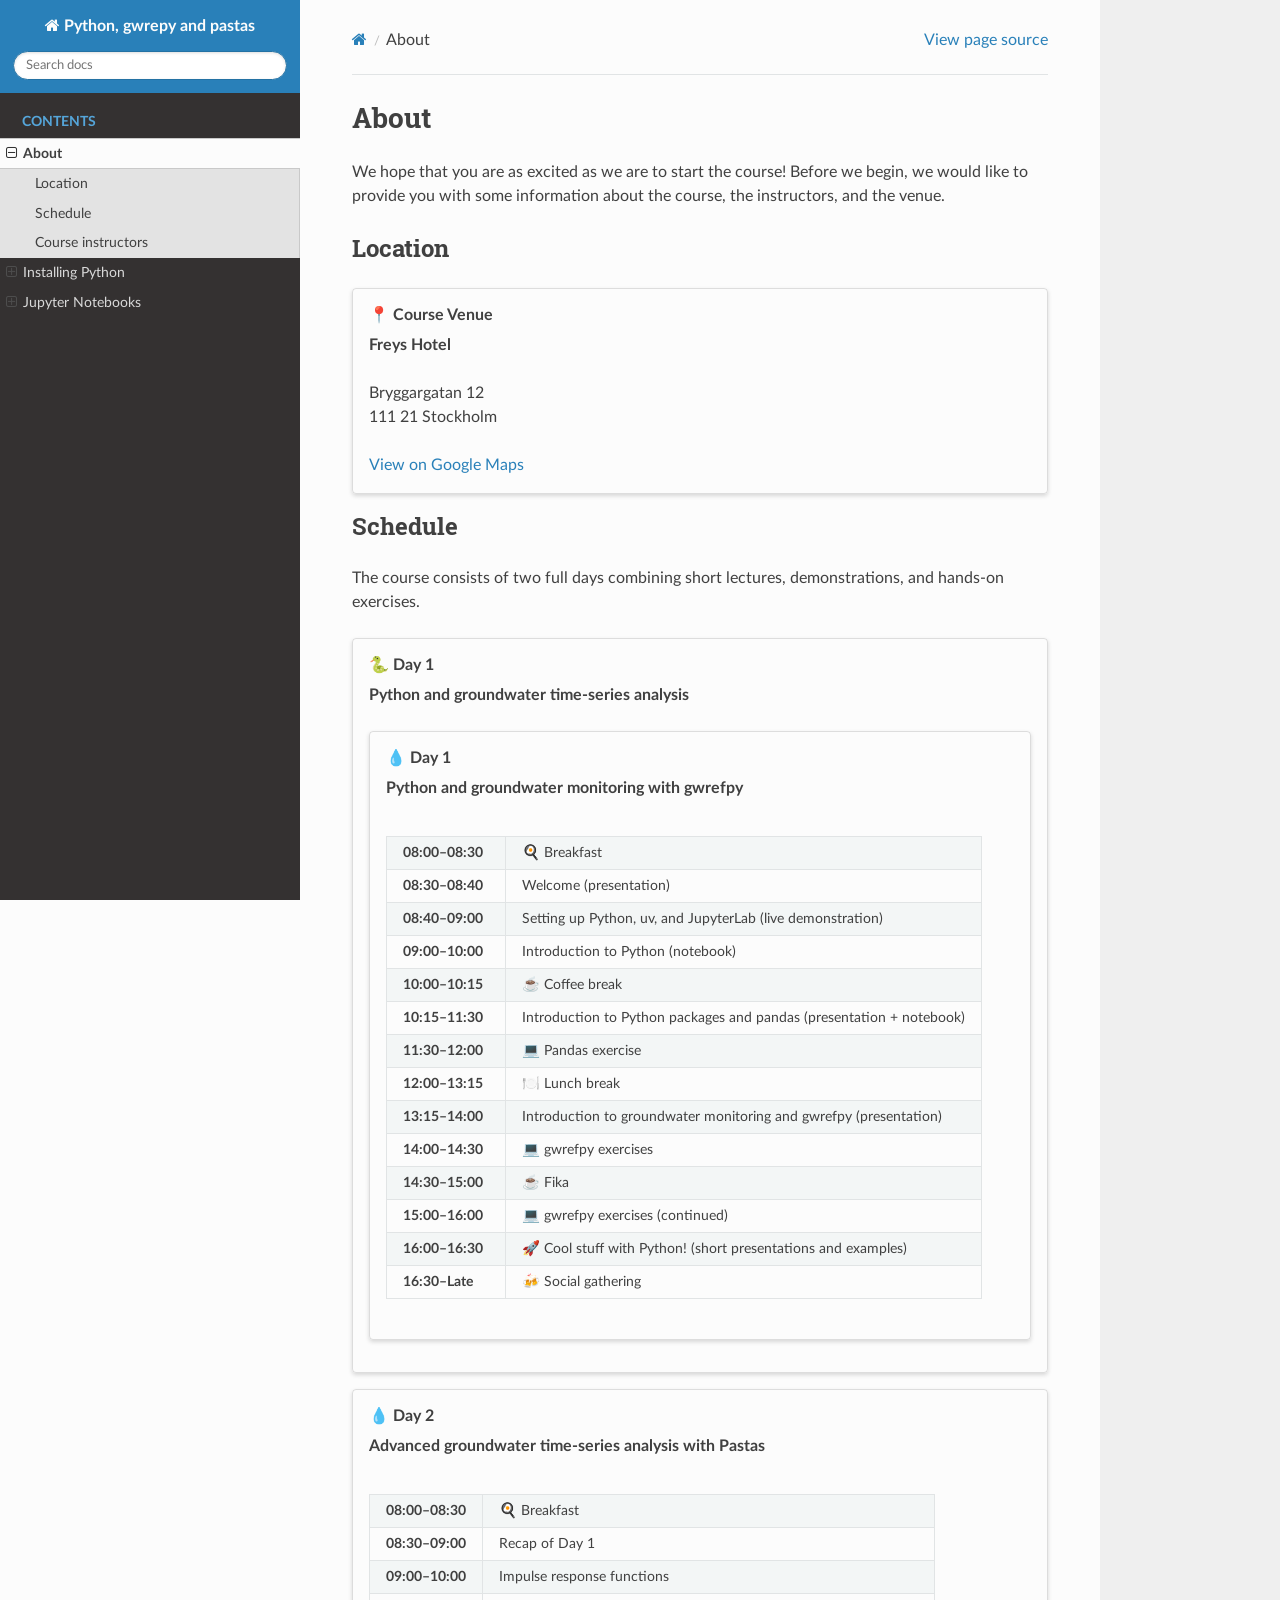
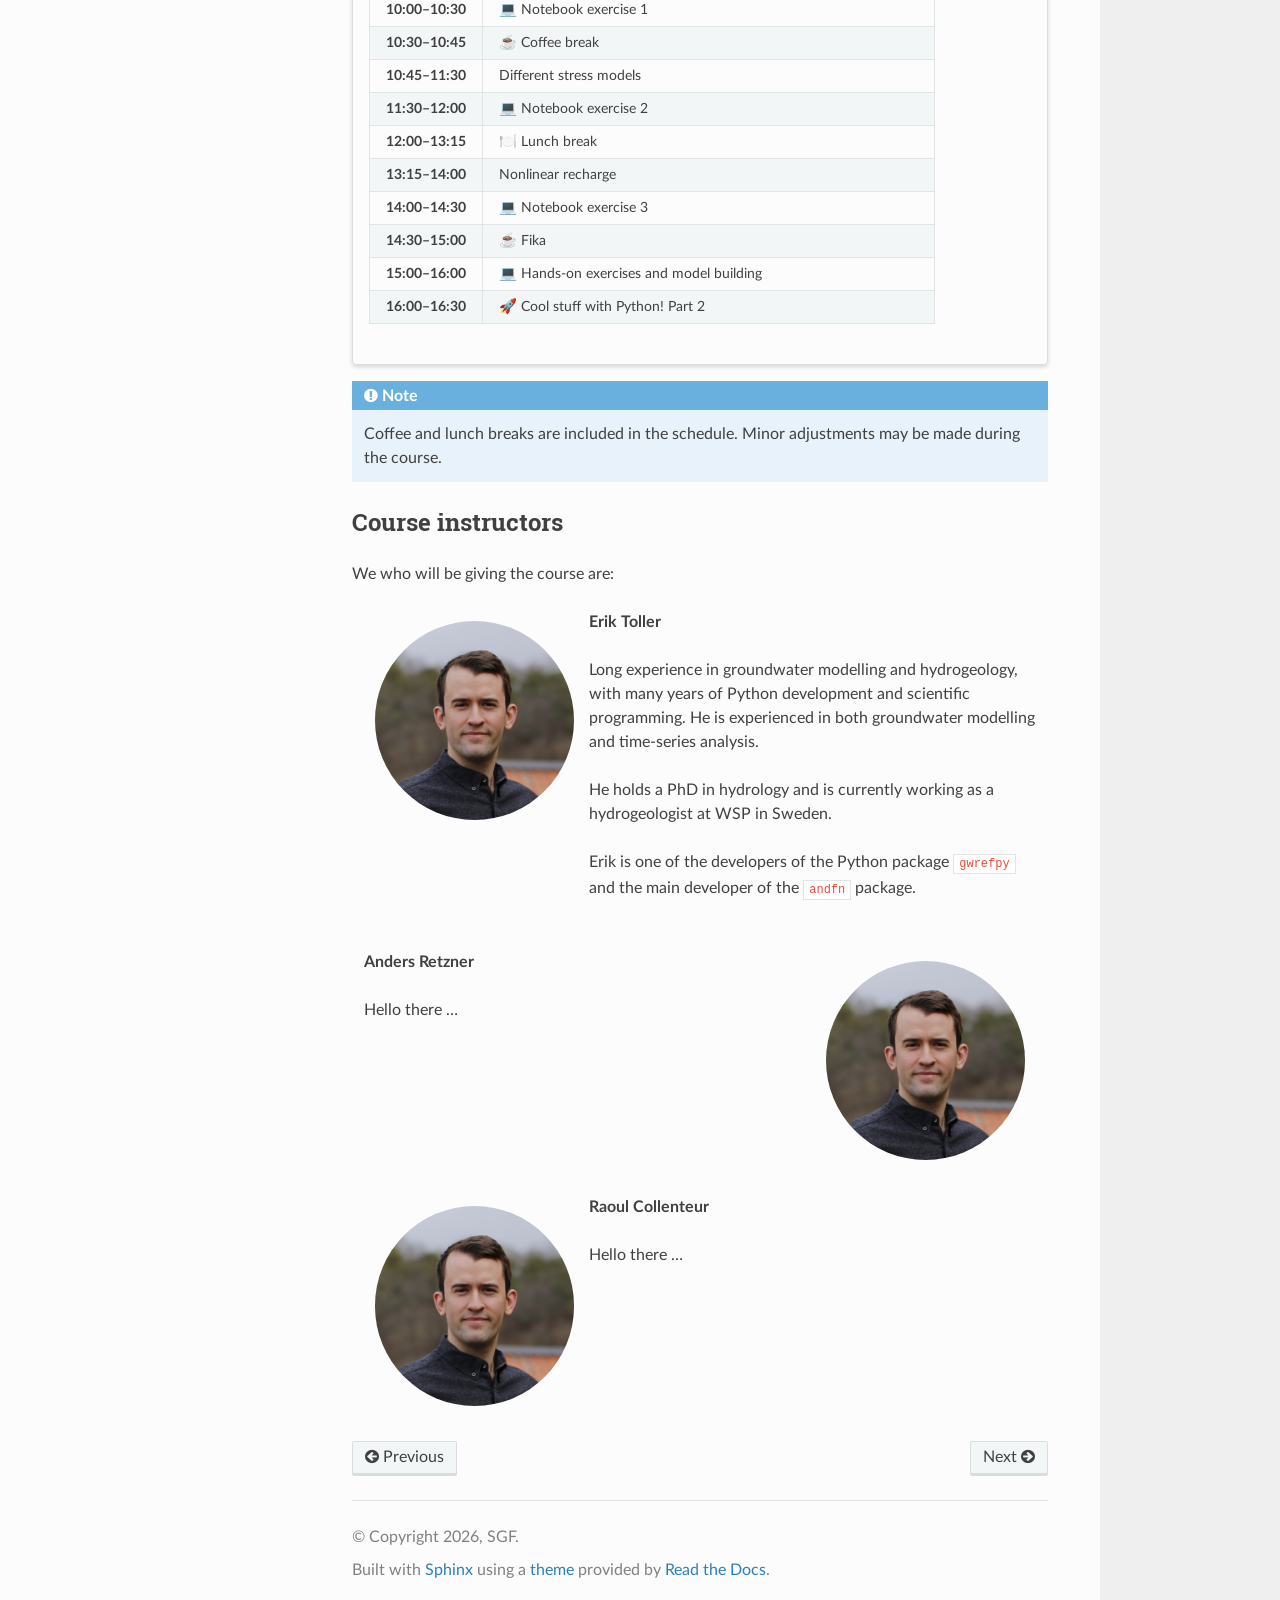
==== about.html @ d0400361 "deploy: 9533c49bb64abe604982e005518e7e77bf46f10b" ====
<!DOCTYPE html>
<html class="writer-html5" lang="en" data-content_root="./">
<head>
  <meta charset="utf-8" /><meta name="viewport" content="width=device-width, initial-scale=1" />

  <meta name="viewport" content="width=device-width, initial-scale=1.0" />
  <title>About &mdash; Python, gwrepy and pastas  documentation</title>
      <link rel="stylesheet" type="text/css" href="_static/pygments.css?v=b86133f3" />
      <link rel="stylesheet" type="text/css" href="_static/css/theme.css?v=9edc463e" />
      <link rel="stylesheet" type="text/css" href="_static/copybutton.css?v=76b2166b" />
      <link rel="stylesheet" type="text/css" href="_static/mystnb.11b39860a7a0cbfd473a3ad8a317855267ff0bd372690045ca344a6b62be495e.css" />
      <link rel="stylesheet" type="text/css" href="_static/sphinx-design.min.css?v=95c83b7e" />
      <link rel="stylesheet" type="text/css" href="_static/custom.css?v=8319aa82" />

  
      <script src="_static/jquery.js?v=5d32c60e"></script>
      <script src="_static/_sphinx_javascript_frameworks_compat.js?v=2cd50e6c"></script>
      <script src="_static/documentation_options.js?v=5929fcd5"></script>
      <script src="_static/doctools.js?v=fd6eb6e6"></script>
      <script src="_static/sphinx_highlight.js?v=6ffebe34"></script>
      <script src="_static/clipboard.min.js?v=a7894cd8"></script>
      <script src="_static/copybutton.js?v=f281be69"></script>
      <script src="_static/design-tabs.js?v=f930bc37"></script>
    <script src="_static/js/theme.js"></script>
    <link rel="author" title="About these documents" href="#" />
    <link rel="index" title="Index" href="genindex.html" />
    <link rel="search" title="Search" href="search.html" />
    <link rel="next" title="Installing Python" href="installation.html" />
    <link rel="prev" title="Introduktion till Python och analys och modellering av grundvattentidsserier" href="index.html" /> 
</head>

<body class="wy-body-for-nav"> 
  <div class="wy-grid-for-nav">
    <nav data-toggle="wy-nav-shift" class="wy-nav-side">
      <div class="wy-side-scroll">
        <div class="wy-side-nav-search" >

          
          
          <a href="index.html" class="icon icon-home">
            Python, gwrepy and pastas
          </a>
<div role="search">
  <form id="rtd-search-form" class="wy-form" action="search.html" method="get">
    <input type="text" name="q" placeholder="Search docs" aria-label="Search docs" />
    <input type="hidden" name="check_keywords" value="yes" />
    <input type="hidden" name="area" value="default" />
  </form>
</div>
        </div><div class="wy-menu wy-menu-vertical" data-spy="affix" role="navigation" aria-label="Navigation menu">
              <p class="caption" role="heading"><span class="caption-text">Contents</span></p>
<ul class="current">
<li class="toctree-l1 current"><a class="current reference internal" href="#">About</a><ul>
<li class="toctree-l2"><a class="reference internal" href="#location">Location</a></li>
<li class="toctree-l2"><a class="reference internal" href="#schedule">Schedule</a></li>
<li class="toctree-l2"><a class="reference internal" href="#course-instructors">Course instructors</a></li>
</ul>
</li>
<li class="toctree-l1"><a class="reference internal" href="installation.html">Installing Python</a><ul>
<li class="toctree-l2"><a class="reference internal" href="installation.html#before-installing-python">Before installing Python</a></li>
<li class="toctree-l2"><a class="reference internal" href="installation.html#installing-python-on-windows">Installing Python on Windows</a></li>
</ul>
</li>
<li class="toctree-l1"><a class="reference internal" href="jupyter_notebooks.html">Jupyter Notebooks</a><ul>
<li class="toctree-l2"><a class="reference internal" href="jupyter_notebooks.html#getting-started">Getting Started</a><ul>
<li class="toctree-l3"><a class="reference internal" href="jupyter_notebooks.html#install-uv">Install uv</a></li>
</ul>
</li>
<li class="toctree-l2"><a class="reference internal" href="jupyter_notebooks.html#last-check">Last check</a></li>
</ul>
</li>
</ul>

        </div>
      </div>
    </nav>

    <section data-toggle="wy-nav-shift" class="wy-nav-content-wrap"><nav class="wy-nav-top" aria-label="Mobile navigation menu" >
          <i data-toggle="wy-nav-top" class="fa fa-bars"></i>
          <a href="index.html">Python, gwrepy and pastas</a>
      </nav>

      <div class="wy-nav-content">
        <div class="rst-content">
          <div role="navigation" aria-label="Page navigation">
  <ul class="wy-breadcrumbs">
      <li><a href="index.html" class="icon icon-home" aria-label="Home"></a></li>
      <li class="breadcrumb-item active">About</li>
      <li class="wy-breadcrumbs-aside">
            <a href="_sources/about.rst.txt" rel="nofollow"> View page source</a>
      </li>
  </ul>
  <hr/>
</div>
          <div role="main" class="document" itemscope="itemscope" itemtype="http://schema.org/Article">
           <div itemprop="articleBody">
             
  <section id="about">
<h1>About<a class="headerlink" href="#about" title="Link to this heading"></a></h1>
<p>We hope that you are as excited as we are to start the course! Before we begin, we would like to provide you with some information about the course, the instructors, and the venue.</p>
<section id="location">
<h2>Location<a class="headerlink" href="#location" title="Link to this heading"></a></h2>
<div class="sd-card sd-sphinx-override sd-mb-3 sd-shadow-sm docutils">
<div class="sd-card-body docutils">
<div class="sd-card-title sd-font-weight-bold docutils">
📍 Course Venue</div>
<p class="sd-card-text"><strong>Freys Hotel</strong></p>
<div class="line-block">
<div class="line">Bryggargatan 12</div>
<div class="line">111 21 Stockholm</div>
</div>
<p class="sd-card-text"><a class="reference external" href="https://maps.google.com/?q=Freys+Hotel+Bryggargatan+12+Stockholm">View on Google Maps</a></p>
</div>
</div>
</section>
<section id="schedule">
<h2>Schedule<a class="headerlink" href="#schedule" title="Link to this heading"></a></h2>
<p>The course consists of two full days combining short lectures,
demonstrations, and hands-on exercises.</p>
<div class="sd-card sd-sphinx-override sd-mb-3 sd-shadow-sm docutils">
<div class="sd-card-body docutils">
<div class="sd-card-title sd-font-weight-bold docutils">
🐍 Day 1</div>
<p class="sd-card-text"><strong>Python and groundwater time-series analysis</strong></p>
<div class="sd-card sd-sphinx-override sd-mb-3 sd-shadow-sm docutils">
<div class="sd-card-body docutils">
<div class="sd-card-title sd-font-weight-bold docutils">
💧 Day 1</div>
<p class="sd-card-text"><strong>Python and groundwater monitoring with gwrefpy</strong></p>
<table class="schedule-table docutils align-default">
<colgroup>
<col style="width: 20.0%" />
<col style="width: 80.0%" />
</colgroup>
<tbody>
<tr class="row-odd"><td><p class="sd-card-text"><strong>08:00–08:30</strong></p></td>
<td><p class="sd-card-text">🍳 Breakfast</p></td>
</tr>
<tr class="row-even"><td><p class="sd-card-text"><strong>08:30–08:40</strong></p></td>
<td><p class="sd-card-text">Welcome (presentation)</p></td>
</tr>
<tr class="row-odd"><td><p class="sd-card-text"><strong>08:40–09:00</strong></p></td>
<td><p class="sd-card-text">Setting up Python, uv, and JupyterLab (live demonstration)</p></td>
</tr>
<tr class="row-even"><td><p class="sd-card-text"><strong>09:00–10:00</strong></p></td>
<td><p class="sd-card-text">Introduction to Python (notebook)</p></td>
</tr>
<tr class="row-odd"><td><p class="sd-card-text"><strong>10:00–10:15</strong></p></td>
<td><p class="sd-card-text">☕ Coffee break</p></td>
</tr>
<tr class="row-even"><td><p class="sd-card-text"><strong>10:15–11:30</strong></p></td>
<td><p class="sd-card-text">Introduction to Python packages and pandas (presentation + notebook)</p></td>
</tr>
<tr class="row-odd"><td><p class="sd-card-text"><strong>11:30–12:00</strong></p></td>
<td><p class="sd-card-text">💻 Pandas exercise</p></td>
</tr>
<tr class="row-even"><td><p class="sd-card-text"><strong>12:00–13:15</strong></p></td>
<td><p class="sd-card-text">🍽️ Lunch break</p></td>
</tr>
<tr class="row-odd"><td><p class="sd-card-text"><strong>13:15–14:00</strong></p></td>
<td><p class="sd-card-text">Introduction to groundwater monitoring and gwrefpy (presentation)</p></td>
</tr>
<tr class="row-even"><td><p class="sd-card-text"><strong>14:00–14:30</strong></p></td>
<td><p class="sd-card-text">💻 gwrefpy exercises</p></td>
</tr>
<tr class="row-odd"><td><p class="sd-card-text"><strong>14:30–15:00</strong></p></td>
<td><p class="sd-card-text">☕ Fika</p></td>
</tr>
<tr class="row-even"><td><p class="sd-card-text"><strong>15:00–16:00</strong></p></td>
<td><p class="sd-card-text">💻 gwrefpy exercises (continued)</p></td>
</tr>
<tr class="row-odd"><td><p class="sd-card-text"><strong>16:00–16:30</strong></p></td>
<td><p class="sd-card-text">🚀 Cool stuff with Python! (short presentations and examples)</p></td>
</tr>
<tr class="row-even"><td><p class="sd-card-text"><strong>16:30–Late</strong></p></td>
<td><p class="sd-card-text">🍻 Social gathering</p></td>
</tr>
</tbody>
</table>
</div>
</div>
</div>
</div>
<div class="sd-card sd-sphinx-override sd-mb-3 sd-shadow-sm docutils">
<div class="sd-card-body docutils">
<div class="sd-card-title sd-font-weight-bold docutils">
💧 Day 2</div>
<p class="sd-card-text"><strong>Advanced groundwater time-series analysis with Pastas</strong></p>
<table class="schedule-table docutils align-default">
<colgroup>
<col style="width: 20.0%" />
<col style="width: 80.0%" />
</colgroup>
<tbody>
<tr class="row-odd"><td><p class="sd-card-text"><strong>08:00–08:30</strong></p></td>
<td><p class="sd-card-text">🍳 Breakfast</p></td>
</tr>
<tr class="row-even"><td><p class="sd-card-text"><strong>08:30–09:00</strong></p></td>
<td><p class="sd-card-text">Recap of Day 1</p></td>
</tr>
<tr class="row-odd"><td><p class="sd-card-text"><strong>09:00–10:00</strong></p></td>
<td><p class="sd-card-text">Impulse response functions</p></td>
</tr>
<tr class="row-even"><td><p class="sd-card-text"><strong>10:00–10:30</strong></p></td>
<td><p class="sd-card-text">💻 Notebook exercise 1</p></td>
</tr>
<tr class="row-odd"><td><p class="sd-card-text"><strong>10:30–10:45</strong></p></td>
<td><p class="sd-card-text">☕ Coffee break</p></td>
</tr>
<tr class="row-even"><td><p class="sd-card-text"><strong>10:45–11:30</strong></p></td>
<td><p class="sd-card-text">Different stress models</p></td>
</tr>
<tr class="row-odd"><td><p class="sd-card-text"><strong>11:30–12:00</strong></p></td>
<td><p class="sd-card-text">💻 Notebook exercise 2</p></td>
</tr>
<tr class="row-even"><td><p class="sd-card-text"><strong>12:00–13:15</strong></p></td>
<td><p class="sd-card-text">🍽️ Lunch break</p></td>
</tr>
<tr class="row-odd"><td><p class="sd-card-text"><strong>13:15–14:00</strong></p></td>
<td><p class="sd-card-text">Nonlinear recharge</p></td>
</tr>
<tr class="row-even"><td><p class="sd-card-text"><strong>14:00–14:30</strong></p></td>
<td><p class="sd-card-text">💻 Notebook exercise 3</p></td>
</tr>
<tr class="row-odd"><td><p class="sd-card-text"><strong>14:30–15:00</strong></p></td>
<td><p class="sd-card-text">☕ Fika</p></td>
</tr>
<tr class="row-even"><td><p class="sd-card-text"><strong>15:00–16:00</strong></p></td>
<td><p class="sd-card-text">💻 Hands-on exercises and model building</p></td>
</tr>
<tr class="row-odd"><td><p class="sd-card-text"><strong>16:00–16:30</strong></p></td>
<td><p class="sd-card-text">🚀 Cool stuff with Python! Part 2</p></td>
</tr>
</tbody>
</table>
</div>
</div>
<div class="admonition note">
<p class="admonition-title">Note</p>
<p>Coffee and lunch breaks are included in the schedule. Minor adjustments
may be made during the course.</p>
</div>
</section>
<section id="course-instructors">
<h2>Course instructors<a class="headerlink" href="#course-instructors" title="Link to this heading"></a></h2>
<p>We who will be giving the course are:</p>
<div class="sd-container-fluid sd-sphinx-override sd-mb-4 docutils">
<div class="sd-row sd-row-cols-12 sd-row-cols-xs-12 sd-row-cols-sm-12 sd-row-cols-md-12 sd-row-cols-lg-12 sd-g-1 sd-g-xs-1 sd-g-sm-1 sd-g-md-1 sd-g-lg-1 docutils">
<div class="sd-col sd-d-flex-column sd-col-4 sd-col-xs-4 sd-col-sm-4 sd-col-md-4 sd-col-lg-4 docutils">
<img alt="_images/erik_toller.jpg" class="profile-photo" src="_images/erik_toller.jpg" />
</div>
<div class="sd-col sd-d-flex-column sd-col-8 sd-col-xs-8 sd-col-sm-8 sd-col-md-8 sd-col-lg-8 docutils">
<p><strong>Erik Toller</strong></p>
<p>Long experience in groundwater modelling and hydrogeology, with many
years of Python development and scientific programming. He is experienced
in both groundwater modelling and time-series analysis.</p>
<p>He holds a PhD in hydrology and is currently working as a hydrogeologist
at WSP in Sweden.</p>
<p>Erik is one of the developers of the Python package <code class="docutils literal notranslate"><span class="pre">gwrefpy</span></code> and the
main developer of the <code class="docutils literal notranslate"><span class="pre">andfn</span></code> package.</p>
</div>
</div>
</div>
<div class="sd-container-fluid sd-sphinx-override sd-mb-4 docutils">
<div class="sd-row sd-row-cols-12 sd-row-cols-xs-12 sd-row-cols-sm-12 sd-row-cols-md-12 sd-row-cols-lg-12 sd-g-1 sd-g-xs-1 sd-g-sm-1 sd-g-md-1 sd-g-lg-1 sd-flex-row-reverse docutils">
<div class="sd-col sd-d-flex-column sd-col-4 sd-col-xs-4 sd-col-sm-4 sd-col-md-4 sd-col-lg-4 docutils">
<img alt="_images/erik_toller.jpg" class="profile-photo" src="_images/erik_toller.jpg" />
</div>
<div class="sd-col sd-d-flex-column sd-col-8 sd-col-xs-8 sd-col-sm-8 sd-col-md-8 sd-col-lg-8 docutils">
<p><strong>Anders Retzner</strong></p>
<p>Hello there …</p>
</div>
</div>
</div>
<div class="sd-container-fluid sd-sphinx-override sd-mb-4 docutils">
<div class="sd-row sd-row-cols-12 sd-row-cols-xs-12 sd-row-cols-sm-12 sd-row-cols-md-12 sd-row-cols-lg-12 sd-g-1 sd-g-xs-1 sd-g-sm-1 sd-g-md-1 sd-g-lg-1 docutils">
<div class="sd-col sd-d-flex-column sd-col-4 sd-col-xs-4 sd-col-sm-4 sd-col-md-4 sd-col-lg-4 docutils">
<img alt="_images/erik_toller.jpg" class="profile-photo" src="_images/erik_toller.jpg" />
</div>
<div class="sd-col sd-d-flex-column sd-col-8 sd-col-xs-8 sd-col-sm-8 sd-col-md-8 sd-col-lg-8 docutils">
<p><strong>Raoul Collenteur</strong></p>
<p>Hello there …</p>
</div>
</div>
</div>
</section>
</section>


           </div>
          </div>
          <footer><div class="rst-footer-buttons" role="navigation" aria-label="Footer">
        <a href="index.html" class="btn btn-neutral float-left" title="Introduktion till Python och analys och modellering av grundvattentidsserier" accesskey="p" rel="prev"><span class="fa fa-arrow-circle-left" aria-hidden="true"></span> Previous</a>
        <a href="installation.html" class="btn btn-neutral float-right" title="Installing Python" accesskey="n" rel="next">Next <span class="fa fa-arrow-circle-right" aria-hidden="true"></span></a>
    </div>

  <hr/>

  <div role="contentinfo">
    <p>&#169; Copyright 2026, SGF.</p>
  </div>

  Built with <a href="https://www.sphinx-doc.org/">Sphinx</a> using a
    <a href="https://github.com/readthedocs/sphinx_rtd_theme">theme</a>
    provided by <a href="https://readthedocs.org">Read the Docs</a>.
   

</footer>
        </div>
      </div>
    </section>
  </div>
  <script>
      jQuery(function () {
          SphinxRtdTheme.Navigation.enable(true);
      });
  </script> 

</body>
</html>
---- _static/pygments.css ----
pre { line-height: 125%; }
td.linenos .normal { color: inherit; background-color: transparent; padding-left: 5px; padding-right: 5px; }
span.linenos { color: inherit; background-color: transparent; padding-left: 5px; padding-right: 5px; }
td.linenos .special { color: #000000; background-color: #ffffc0; padding-left: 5px; padding-right: 5px; }
span.linenos.special { color: #000000; background-color: #ffffc0; padding-left: 5px; padding-right: 5px; }
.highlight .hll { background-color: #ffffcc }
.highlight { background: #f8f8f8; }
.highlight .c { color: #3D7B7B; font-style: italic } /* Comment */
.highlight .err { border: 1px solid #F00 } /* Error */
.highlight .k { color: #008000; font-weight: bold } /* Keyword */
.highlight .o { color: #666 } /* Operator */
.highlight .ch { color: #3D7B7B; font-style: italic } /* Comment.Hashbang */
.highlight .cm { color: #3D7B7B; font-style: italic } /* Comment.Multiline */
.highlight .cp { color: #9C6500 } /* Comment.Preproc */
.highlight .cpf { color: #3D7B7B; font-style: italic } /* Comment.PreprocFile */
.highlight .c1 { color: #3D7B7B; font-style: italic } /* Comment.Single */
.highlight .cs { color: #3D7B7B; font-style: italic } /* Comment.Special */
.highlight .gd { color: #A00000 } /* Generic.Deleted */
.highlight .ge { font-style: italic } /* Generic.Emph */
.highlight .ges { font-weight: bold; font-style: italic } /* Generic.EmphStrong */
.highlight .gr { color: #E40000 } /* Generic.Error */
.highlight .gh { color: #000080; font-weight: bold } /* Generic.Heading */
.highlight .gi { color: #008400 } /* Generic.Inserted */
.highlight .go { color: #717171 } /* Generic.Output */
.highlight .gp { color: #000080; font-weight: bold } /* Generic.Prompt */
.highlight .gs { font-weight: bold } /* Generic.Strong */
.highlight .gu { color: #800080; font-weight: bold } /* Generic.Subheading */
.highlight .gt { color: #04D } /* Generic.Traceback */
.highlight .kc { color: #008000; font-weight: bold } /* Keyword.Constant */
.highlight .kd { color: #008000; font-weight: bold } /* Keyword.Declaration */
.highlight .kn { color: #008000; font-weight: bold } /* Keyword.Namespace */
.highlight .kp { color: #008000 } /* Keyword.Pseudo */
.highlight .kr { color: #008000; font-weight: bold } /* Keyword.Reserved */
.highlight .kt { color: #B00040 } /* Keyword.Type */
.highlight .m { color: #666 } /* Literal.Number */
.highlight .s { color: #BA2121 } /* Literal.String */
.highlight .na { color: #687822 } /* Name.Attribute */
.highlight .nb { color: #008000 } /* Name.Builtin */
.highlight .nc { color: #00F; font-weight: bold } /* Name.Class */
.highlight .no { color: #800 } /* Name.Constant */
.highlight .nd { color: #A2F } /* Name.Decorator */
.highlight .ni { color: #717171; font-weight: bold } /* Name.Entity */
.highlight .ne { color: #CB3F38; font-weight: bold } /* Name.Exception */
.highlight .nf { color: #00F } /* Name.Function */
.highlight .nl { color: #767600 } /* Name.Label */
.highlight .nn { color: #00F; font-weight: bold } /* Name.Namespace */
.highlight .nt { color: #008000; font-weight: bold } /* Name.Tag */
.highlight .nv { color: #19177C } /* Name.Variable */
.highlight .ow { color: #A2F; font-weight: bold } /* Operator.Word */
.highlight .w { color: #BBB } /* Text.Whitespace */
.highlight .mb { color: #666 } /* Literal.Number.Bin */
.highlight .mf { color: #666 } /* Literal.Number.Float */
.highlight .mh { color: #666 } /* Literal.Number.Hex */
.highlight .mi { color: #666 } /* Literal.Number.Integer */
.highlight .mo { color: #666 } /* Literal.Number.Oct */
.highlight .sa { color: #BA2121 } /* Literal.String.Affix */
.highlight .sb { color: #BA2121 } /* Literal.String.Backtick */
.highlight .sc { color: #BA2121 } /* Literal.String.Char */
.highlight .dl { color: #BA2121 } /* Literal.String.Delimiter */
.highlight .sd { color: #BA2121; font-style: italic } /* Literal.String.Doc */
.highlight .s2 { color: #BA2121 } /* Literal.String.Double */
.highlight .se { color: #AA5D1F; font-weight: bold } /* Literal.String.Escape */
.highlight .sh { color: #BA2121 } /* Literal.String.Heredoc */
.highlight .si { color: #A45A77; font-weight: bold } /* Literal.String.Interpol */
.highlight .sx { color: #008000 } /* Literal.String.Other */
.highlight .sr { color: #A45A77 } /* Literal.String.Regex */
.highlight .s1 { color: #BA2121 } /* Literal.String.Single */
.highlight .ss { color: #19177C } /* Literal.String.Symbol */
.highlight .bp { color: #008000 } /* Name.Builtin.Pseudo */
.highlight .fm { color: #00F } /* Name.Function.Magic */
.highlight .vc { color: #19177C } /* Name.Variable.Class */
.highlight .vg { color: #19177C } /* Name.Variable.Global */
.highlight .vi { color: #19177C } /* Name.Variable.Instance */
.highlight .vm { color: #19177C } /* Name.Variable.Magic */
.highlight .il { color: #666 } /* Literal.Number.Integer.Long */
---- _static/css/theme.css ----
html{box-sizing:border-box}*,:after,:before{box-sizing:inherit}article,aside,details,figcaption,figure,footer,header,hgroup,nav,section{display:block}audio,canvas,video{display:inline-block;*display:inline;*zoom:1}[hidden],audio:not([controls]){display:none}*{-webkit-box-sizing:border-box;-moz-box-sizing:border-box;box-sizing:border-box}html{font-size:100%;-webkit-text-size-adjust:100%;-ms-text-size-adjust:100%}body{margin:0}a:active,a:hover{outline:0}abbr[title]{border-bottom:1px dotted}b,strong{font-weight:700}blockquote{margin:0}dfn{font-style:italic}ins{background:#ff9;text-decoration:none}ins,mark{color:#000}mark{background:#ff0;font-style:italic;font-weight:700}.rst-content code,.rst-content tt,code,kbd,pre,samp{font-family:monospace,serif;_font-family:courier new,monospace;font-size:1em}pre{white-space:pre}q{quotes:none}q:after,q:before{content:"";content:none}small{font-size:85%}sub,sup{font-size:75%;line-height:0;position:relative;vertical-align:baseline}sup{top:-.5em}sub{bottom:-.25em}dl,ol,ul{margin:0;padding:0;list-style:none;list-style-image:none}li{list-style:none}dd{margin:0}img{border:0;-ms-interpolation-mode:bicubic;vertical-align:middle;max-width:100%}svg:not(:root){overflow:hidden}figure,form{margin:0}label{cursor:pointer}button,input,select,textarea{font-size:100%;margin:0;vertical-align:baseline;*vertical-align:middle}button,input{line-height:normal}button,input[type=button],input[type=reset],input[type=submit]{cursor:pointer;-webkit-appearance:button;*overflow:visible}button[disabled],input[disabled]{cursor:default}input[type=search]{-webkit-appearance:textfield;-moz-box-sizing:content-box;-webkit-box-sizing:content-box;box-sizing:content-box}textarea{resize:vertical}table{border-collapse:collapse;border-spacing:0}td{vertical-align:top}.chromeframe{margin:.2em 0;background:#ccc;color:#000;padding:.2em 0}.ir{display:block;border:0;text-indent:-999em;overflow:hidden;background-color:transparent;background-repeat:no-repeat;text-align:left;direction:ltr;*line-height:0}.ir br{display:none}.hidden{display:none!important;visibility:hidden}.visuallyhidden{border:0;clip:rect(0 0 0 0);height:1px;margin:-1px;overflow:hidden;padding:0;position:absolute;width:1px}.visuallyhidden.focusable:active,.visuallyhidden.focusable:focus{clip:auto;height:auto;margin:0;overflow:visible;position:static;width:auto}.invisible{visibility:hidden}.relative{position:relative}big,small{font-size:100%}@media print{body,html,section{background:none!important}*{box-shadow:none!important;text-shadow:none!important;filter:none!important;-ms-filter:none!important}a,a:visited{text-decoration:underline}.ir a:after,a[href^="#"]:after,a[href^="javascript:"]:after{content:""}blockquote,pre{page-break-inside:avoid}thead{display:table-header-group}img,tr{page-break-inside:avoid}img{max-width:100%!important}@page{margin:.5cm}.rst-content .toctree-wrapper>p.caption,h2,h3,p{orphans:3;widows:3}.rst-content .toctree-wrapper>p.caption,h2,h3{page-break-after:avoid}}.btn,.fa:before,.icon:before,.rst-content .admonition,.rst-content .admonition-title:before,.rst-content .admonition-todo,.rst-content .attention,.rst-content .caution,.rst-content .code-block-caption .headerlink:before,.rst-content .danger,.rst-content .eqno .headerlink:before,.rst-content .error,.rst-content .hint,.rst-content .important,.rst-content .note,.rst-content .seealso,.rst-content .tip,.rst-content .warning,.rst-content code.download span:first-child:before,.rst-content dl dt .headerlink:before,.rst-content h1 .headerlink:before,.rst-content h2 .headerlink:before,.rst-content h3 .headerlink:before,.rst-content h4 .headerlink:before,.rst-content h5 .headerlink:before,.rst-content h6 .headerlink:before,.rst-content p.caption .headerlink:before,.rst-content p .headerlink:before,.rst-content table>caption .headerlink:before,.rst-content tt.download span:first-child:before,.wy-alert,.wy-dropdown .caret:before,.wy-inline-validate.wy-inline-validate-danger .wy-input-context:before,.wy-inline-validate.wy-inline-validate-info .wy-input-context:before,.wy-inline-validate.wy-inline-validate-success .wy-input-context:before,.wy-inline-validate.wy-inline-validate-warning .wy-input-context:before,.wy-menu-vertical li.current>a button.toctree-expand:before,.wy-menu-vertical li.on a button.toctree-expand:before,.wy-menu-vertical li button.toctree-expand:before,input[type=color],input[type=date],input[type=datetime-local],input[type=datetime],input[type=email],input[type=month],input[type=number],input[type=password],input[type=search],input[type=tel],input[type=text],input[type=time],input[type=url],input[type=week],select,textarea{-webkit-font-smoothing:antialiased}.clearfix{*zoom:1}.clearfix:after,.clearfix:before{display:table;content:""}.clearfix:after{clear:both}/*!
 *  Font Awesome 4.7.0 by @davegandy - http://fontawesome.io - @fontawesome
 *  License - http://fontawesome.io/license (Font: SIL OFL 1.1, CSS: MIT License)
 */@font-face{font-family:FontAwesome;src:url(fonts/fontawesome-webfont.eot?674f50d287a8c48dc19ba404d20fe713);src:url(fonts/fontawesome-webfont.eot?674f50d287a8c48dc19ba404d20fe713?#iefix&v=4.7.0) format("embedded-opentype"),url(fonts/fontawesome-webfont.woff2?af7ae505a9eed503f8b8e6982036873e) format("woff2"),url(fonts/fontawesome-webfont.woff?fee66e712a8a08eef5805a46892932ad) format("woff"),url(fonts/fontawesome-webfont.ttf?b06871f281fee6b241d60582ae9369b9) format("truetype"),url(fonts/fontawesome-webfont.svg?912ec66d7572ff821749319396470bde#fontawesomeregular) format("svg");font-weight:400;font-style:normal}.fa,.icon,.rst-content .admonition-title,.rst-content .code-block-caption .headerlink,.rst-content .eqno .headerlink,.rst-content code.download span:first-child,.rst-content dl dt .headerlink,.rst-content h1 .headerlink,.rst-content h2 .headerlink,.rst-content h3 .headerlink,.rst-content h4 .headerlink,.rst-content h5 .headerlink,.rst-content h6 .headerlink,.rst-content p.caption .headerlink,.rst-content p .headerlink,.rst-content table>caption .headerlink,.rst-content tt.download span:first-child,.wy-menu-vertical li.current>a button.toctree-expand,.wy-menu-vertical li.on a button.toctree-expand,.wy-menu-vertical li button.toctree-expand{display:inline-block;font:normal normal normal 14px/1 FontAwesome;font-size:inherit;text-rendering:auto;-webkit-font-smoothing:antialiased;-moz-osx-font-smoothing:grayscale}.fa-lg{font-size:1.33333em;line-height:.75em;vertical-align:-15%}.fa-2x{font-size:2em}.fa-3x{font-size:3em}.fa-4x{font-size:4em}.fa-5x{font-size:5em}.fa-fw{width:1.28571em;text-align:center}.fa-ul{padding-left:0;margin-left:2.14286em;list-style-type:none}.fa-ul>li{position:relative}.fa-li{position:absolute;left:-2.14286em;width:2.14286em;top:.14286em;text-align:center}.fa-li.fa-lg{left:-1.85714em}.fa-border{padding:.2em .25em .15em;border:.08em solid #eee;border-radius:.1em}.fa-pull-left{float:left}.fa-pull-right{float:right}.fa-pull-left.icon,.fa.fa-pull-left,.rst-content .code-block-caption .fa-pull-left.headerlink,.rst-content .eqno .fa-pull-left.headerlink,.rst-content .fa-pull-left.admonition-title,.rst-content code.download span.fa-pull-left:first-child,.rst-content dl dt .fa-pull-left.headerlink,.rst-content h1 .fa-pull-left.headerlink,.rst-content h2 .fa-pull-left.headerlink,.rst-content h3 .fa-pull-left.headerlink,.rst-content h4 .fa-pull-left.headerlink,.rst-content h5 .fa-pull-left.headerlink,.rst-content h6 .fa-pull-left.headerlink,.rst-content p .fa-pull-left.headerlink,.rst-content table>caption .fa-pull-left.headerlink,.rst-content tt.download span.fa-pull-left:first-child,.wy-menu-vertical li.current>a button.fa-pull-left.toctree-expand,.wy-menu-vertical li.on a button.fa-pull-left.toctree-expand,.wy-menu-vertical li button.fa-pull-left.toctree-expand{margin-right:.3em}.fa-pull-right.icon,.fa.fa-pull-right,.rst-content .code-block-caption .fa-pull-right.headerlink,.rst-content .eqno .fa-pull-right.headerlink,.rst-content .fa-pull-right.admonition-title,.rst-content code.download span.fa-pull-right:first-child,.rst-content dl dt .fa-pull-right.headerlink,.rst-content h1 .fa-pull-right.headerlink,.rst-content h2 .fa-pull-right.headerlink,.rst-content h3 .fa-pull-right.headerlink,.rst-content h4 .fa-pull-right.headerlink,.rst-content h5 .fa-pull-right.headerlink,.rst-content h6 .fa-pull-right.headerlink,.rst-content p .fa-pull-right.headerlink,.rst-content table>caption .fa-pull-right.headerlink,.rst-content tt.download span.fa-pull-right:first-child,.wy-menu-vertical li.current>a button.fa-pull-right.toctree-expand,.wy-menu-vertical li.on a button.fa-pull-right.toctree-expand,.wy-menu-vertical li button.fa-pull-right.toctree-expand{margin-left:.3em}.pull-right{float:right}.pull-left{float:left}.fa.pull-left,.pull-left.icon,.rst-content .code-block-caption .pull-left.headerlink,.rst-content .eqno .pull-left.headerlink,.rst-content .pull-left.admonition-title,.rst-content code.download span.pull-left:first-child,.rst-content dl dt .pull-left.headerlink,.rst-content h1 .pull-left.headerlink,.rst-content h2 .pull-left.headerlink,.rst-content h3 .pull-left.headerlink,.rst-content h4 .pull-left.headerlink,.rst-content h5 .pull-left.headerlink,.rst-content h6 .pull-left.headerlink,.rst-content p .pull-left.headerlink,.rst-content table>caption .pull-left.headerlink,.rst-content tt.download span.pull-left:first-child,.wy-menu-vertical li.current>a button.pull-left.toctree-expand,.wy-menu-vertical li.on a button.pull-left.toctree-expand,.wy-menu-vertical li button.pull-left.toctree-expand{margin-right:.3em}.fa.pull-right,.pull-right.icon,.rst-content .code-block-caption .pull-right.headerlink,.rst-content .eqno .pull-right.headerlink,.rst-content .pull-right.admonition-title,.rst-content code.download span.pull-right:first-child,.rst-content dl dt .pull-right.headerlink,.rst-content h1 .pull-right.headerlink,.rst-content h2 .pull-right.headerlink,.rst-content h3 .pull-right.headerlink,.rst-content h4 .pull-right.headerlink,.rst-content h5 .pull-right.headerlink,.rst-content h6 .pull-right.headerlink,.rst-content p .pull-right.headerlink,.rst-content table>caption .pull-right.headerlink,.rst-content tt.download span.pull-right:first-child,.wy-menu-vertical li.current>a button.pull-right.toctree-expand,.wy-menu-vertical li.on a button.pull-right.toctree-expand,.wy-menu-vertical li button.pull-right.toctree-expand{margin-left:.3em}.fa-spin{-webkit-animation:fa-spin 2s linear infinite;animation:fa-spin 2s linear infinite}.fa-pulse{-webkit-animation:fa-spin 1s steps(8) infinite;animation:fa-spin 1s steps(8) infinite}@-webkit-keyframes fa-spin{0%{-webkit-transform:rotate(0deg);transform:rotate(0deg)}to{-webkit-transform:rotate(359deg);transform:rotate(359deg)}}@keyframes fa-spin{0%{-webkit-transform:rotate(0deg);transform:rotate(0deg)}to{-webkit-transform:rotate(359deg);transform:rotate(359deg)}}.fa-rotate-90{-ms-filter:"progid:DXImageTransform.Microsoft.BasicImage(rotation=1)";-webkit-transform:rotate(90deg);-ms-transform:rotate(90deg);transform:rotate(90deg)}.fa-rotate-180{-ms-filter:"progid:DXImageTransform.Microsoft.BasicImage(rotation=2)";-webkit-transform:rotate(180deg);-ms-transform:rotate(180deg);transform:rotate(180deg)}.fa-rotate-270{-ms-filter:"progid:DXImageTransform.Microsoft.BasicImage(rotation=3)";-webkit-transform:rotate(270deg);-ms-transform:rotate(270deg);transform:rotate(270deg)}.fa-flip-horizontal{-ms-filter:"progid:DXImageTransform.Microsoft.BasicImage(rotation=0, mirror=1)";-webkit-transform:scaleX(-1);-ms-transform:scaleX(-1);transform:scaleX(-1)}.fa-flip-vertical{-ms-filter:"progid:DXImageTransform.Microsoft.BasicImage(rotation=2, mirror=1)";-webkit-transform:scaleY(-1);-ms-transform:scaleY(-1);transform:scaleY(-1)}:root .fa-flip-horizontal,:root .fa-flip-vertical,:root .fa-rotate-90,:root .fa-rotate-180,:root .fa-rotate-270{filter:none}.fa-stack{position:relative;display:inline-block;width:2em;height:2em;line-height:2em;vertical-align:middle}.fa-stack-1x,.fa-stack-2x{position:absolute;left:0;width:100%;text-align:center}.fa-stack-1x{line-height:inherit}.fa-stack-2x{font-size:2em}.fa-inverse{color:#fff}.fa-glass:before{content:""}.fa-music:before{content:""}.fa-search:before,.icon-search:before{content:""}.fa-envelope-o:before{content:""}.fa-heart:before{content:""}.fa-star:before{content:""}.fa-star-o:before{content:""}.fa-user:before{content:""}.fa-film:before{content:""}.fa-th-large:before{content:""}.fa-th:before{content:""}.fa-th-list:before{content:""}.fa-check:before{content:""}.fa-close:before,.fa-remove:before,.fa-times:before{content:""}.fa-search-plus:before{content:""}.fa-search-minus:before{content:""}.fa-power-off:before{content:""}.fa-signal:before{content:""}.fa-cog:before,.fa-gear:before{content:""}.fa-trash-o:before{content:""}.fa-home:before,.icon-home:before{content:""}.fa-file-o:before{content:""}.fa-clock-o:before{content:""}.fa-road:before{content:""}.fa-download:before,.rst-content code.download span:first-child:before,.rst-content tt.download span:first-child:before{content:""}.fa-arrow-circle-o-down:before{content:""}.fa-arrow-circle-o-up:before{content:""}.fa-inbox:before{content:""}.fa-play-circle-o:before{content:""}.fa-repeat:before,.fa-rotate-right:before{content:""}.fa-refresh:before{content:""}.fa-list-alt:before{content:""}.fa-lock:before{content:""}.fa-flag:before{content:""}.fa-headphones:before{content:""}.fa-volume-off:before{content:""}.fa-volume-down:before{content:""}.fa-volume-up:before{content:""}.fa-qrcode:before{content:""}.fa-barcode:before{content:""}.fa-tag:before{content:""}.fa-tags:before{content:""}.fa-book:before,.icon-book:before{content:""}.fa-bookmark:before{content:""}.fa-print:before{content:""}.fa-camera:before{content:""}.fa-font:before{content:""}.fa-bold:before{content:""}.fa-italic:before{content:""}.fa-text-height:before{content:""}.fa-text-width:before{content:""}.fa-align-left:before{content:""}.fa-align-center:before{content:""}.fa-align-right:before{content:""}.fa-align-justify:before{content:""}.fa-list:before{content:""}.fa-dedent:before,.fa-outdent:before{content:""}.fa-indent:before{content:""}.fa-video-camera:before{content:""}.fa-image:before,.fa-photo:before,.fa-picture-o:before{content:""}.fa-pencil:before{content:""}.fa-map-marker:before{content:""}.fa-adjust:before{content:""}.fa-tint:before{content:""}.fa-edit:before,.fa-pencil-square-o:before{content:""}.fa-share-square-o:before{content:""}.fa-check-square-o:before{content:""}.fa-arrows:before{content:""}.fa-step-backward:before{content:""}.fa-fast-backward:before{content:""}.fa-backward:before{content:""}.fa-play:before{content:""}.fa-pause:before{content:""}.fa-stop:before{content:""}.fa-forward:before{content:""}.fa-fast-forward:before{content:""}.fa-step-forward:before{content:""}.fa-eject:before{content:""}.fa-chevron-left:before{content:""}.fa-chevron-right:before{content:""}.fa-plus-circle:before{content:""}.fa-minus-circle:before{content:""}.fa-times-circle:before,.wy-inline-validate.wy-inline-validate-danger .wy-input-context:before{content:""}.fa-check-circle:before,.wy-inline-validate.wy-inline-validate-success .wy-input-context:before{content:""}.fa-question-circle:before{content:""}.fa-info-circle:before{content:""}.fa-crosshairs:before{content:""}.fa-times-circle-o:before{content:""}.fa-check-circle-o:before{content:""}.fa-ban:before{content:""}.fa-arrow-left:before{content:""}.fa-arrow-right:before{content:""}.fa-arrow-up:before{content:""}.fa-arrow-down:before{content:""}.fa-mail-forward:before,.fa-share:before{content:""}.fa-expand:before{content:""}.fa-compress:before{content:""}.fa-plus:before{content:""}.fa-minus:before{content:""}.fa-asterisk:before{content:""}.fa-exclamation-circle:before,.rst-content .admonition-title:before,.wy-inline-validate.wy-inline-validate-info .wy-input-context:before,.wy-inline-validate.wy-inline-validate-warning .wy-input-context:before{content:""}.fa-gift:before{content:""}.fa-leaf:before{content:""}.fa-fire:before,.icon-fire:before{content:""}.fa-eye:before{content:""}.fa-eye-slash:before{content:""}.fa-exclamation-triangle:before,.fa-warning:before{content:""}.fa-plane:before{content:""}.fa-calendar:before{content:""}.fa-random:before{content:""}.fa-comment:before{content:""}.fa-magnet:before{content:""}.fa-chevron-up:before{content:""}.fa-chevron-down:before{content:""}.fa-retweet:before{content:""}.fa-shopping-cart:before{content:""}.fa-folder:before{content:""}.fa-folder-open:before{content:""}.fa-arrows-v:before{content:""}.fa-arrows-h:before{content:""}.fa-bar-chart-o:before,.fa-bar-chart:before{content:""}.fa-twitter-square:before{content:""}.fa-facebook-square:before{content:""}.fa-camera-retro:before{content:""}.fa-key:before{content:""}.fa-cogs:before,.fa-gears:before{content:""}.fa-comments:before{content:""}.fa-thumbs-o-up:before{content:""}.fa-thumbs-o-down:before{content:""}.fa-star-half:before{content:""}.fa-heart-o:before{content:""}.fa-sign-out:before{content:""}.fa-linkedin-square:before{content:""}.fa-thumb-tack:before{content:""}.fa-external-link:before{content:""}.fa-sign-in:before{content:""}.fa-trophy:before{content:""}.fa-github-square:before{content:""}.fa-upload:before{content:""}.fa-lemon-o:before{content:""}.fa-phone:before{content:""}.fa-square-o:before{content:""}.fa-bookmark-o:before{content:""}.fa-phone-square:before{content:""}.fa-twitter:before{content:""}.fa-facebook-f:before,.fa-facebook:before{content:""}.fa-github:before,.icon-github:before{content:""}.fa-unlock:before{content:""}.fa-credit-card:before{content:""}.fa-feed:before,.fa-rss:before{content:""}.fa-hdd-o:before{content:""}.fa-bullhorn:before{content:""}.fa-bell:before{content:""}.fa-certificate:before{content:""}.fa-hand-o-right:before{content:""}.fa-hand-o-left:before{content:""}.fa-hand-o-up:before{content:""}.fa-hand-o-down:before{content:""}.fa-arrow-circle-left:before,.icon-circle-arrow-left:before{content:""}.fa-arrow-circle-right:before,.icon-circle-arrow-right:before{content:""}.fa-arrow-circle-up:before{content:""}.fa-arrow-circle-down:before{content:""}.fa-globe:before{content:""}.fa-wrench:before{content:""}.fa-tasks:before{content:""}.fa-filter:before{content:""}.fa-briefcase:before{content:""}.fa-arrows-alt:before{content:""}.fa-group:before,.fa-users:before{content:""}.fa-chain:before,.fa-link:before,.icon-link:before{content:""}.fa-cloud:before{content:""}.fa-flask:before{content:""}.fa-cut:before,.fa-scissors:before{content:""}.fa-copy:before,.fa-files-o:before{content:""}.fa-paperclip:before{content:""}.fa-floppy-o:before,.fa-save:before{content:""}.fa-square:before{content:""}.fa-bars:before,.fa-navicon:before,.fa-reorder:before{content:""}.fa-list-ul:before{content:""}.fa-list-ol:before{content:""}.fa-strikethrough:before{content:""}.fa-underline:before{content:""}.fa-table:before{content:""}.fa-magic:before{content:""}.fa-truck:before{content:""}.fa-pinterest:before{content:""}.fa-pinterest-square:before{content:""}.fa-google-plus-square:before{content:""}.fa-google-plus:before{content:""}.fa-money:before{content:""}.fa-caret-down:before,.icon-caret-down:before,.wy-dropdown .caret:before{content:""}.fa-caret-up:before{content:""}.fa-caret-left:before{content:""}.fa-caret-right:before{content:""}.fa-columns:before{content:""}.fa-sort:before,.fa-unsorted:before{content:""}.fa-sort-desc:before,.fa-sort-down:before{content:""}.fa-sort-asc:before,.fa-sort-up:before{content:""}.fa-envelope:before{content:""}.fa-linkedin:before{content:""}.fa-rotate-left:before,.fa-undo:before{content:""}.fa-gavel:before,.fa-legal:before{content:""}.fa-dashboard:before,.fa-tachometer:before{content:""}.fa-comment-o:before{content:""}.fa-comments-o:before{content:""}.fa-bolt:before,.fa-flash:before{content:""}.fa-sitemap:before{content:""}.fa-umbrella:before{content:""}.fa-clipboard:before,.fa-paste:before{content:""}.fa-lightbulb-o:before{content:""}.fa-exchange:before{content:""}.fa-cloud-download:before{content:""}.fa-cloud-upload:before{content:""}.fa-user-md:before{content:""}.fa-stethoscope:before{content:""}.fa-suitcase:before{content:""}.fa-bell-o:before{content:""}.fa-coffee:before{content:""}.fa-cutlery:before{content:""}.fa-file-text-o:before{content:""}.fa-building-o:before{content:""}.fa-hospital-o:before{content:""}.fa-ambulance:before{content:""}.fa-medkit:before{content:""}.fa-fighter-jet:before{content:""}.fa-beer:before{content:""}.fa-h-square:before{content:""}.fa-plus-square:before{content:""}.fa-angle-double-left:before{content:""}.fa-angle-double-right:before{content:""}.fa-angle-double-up:before{content:""}.fa-angle-double-down:before{content:""}.fa-angle-left:before{content:""}.fa-angle-right:before{content:""}.fa-angle-up:before{content:""}.fa-angle-down:before{content:""}.fa-desktop:before{content:""}.fa-laptop:before{content:""}.fa-tablet:before{content:""}.fa-mobile-phone:before,.fa-mobile:before{content:""}.fa-circle-o:before{content:""}.fa-quote-left:before{content:""}.fa-quote-right:before{content:""}.fa-spinner:before{content:""}.fa-circle:before{content:""}.fa-mail-reply:before,.fa-reply:before{content:""}.fa-github-alt:before{content:""}.fa-folder-o:before{content:""}.fa-folder-open-o:before{content:""}.fa-smile-o:before{content:""}.fa-frown-o:before{content:""}.fa-meh-o:before{content:""}.fa-gamepad:before{content:""}.fa-keyboard-o:before{content:""}.fa-flag-o:before{content:""}.fa-flag-checkered:before{content:""}.fa-terminal:before{content:""}.fa-code:before{content:""}.fa-mail-reply-all:before,.fa-reply-all:before{content:""}.fa-star-half-empty:before,.fa-star-half-full:before,.fa-star-half-o:before{content:""}.fa-location-arrow:before{content:""}.fa-crop:before{content:""}.fa-code-fork:before{content:""}.fa-chain-broken:before,.fa-unlink:before{content:""}.fa-question:before{content:""}.fa-info:before{content:""}.fa-exclamation:before{content:""}.fa-superscript:before{content:""}.fa-subscript:before{content:""}.fa-eraser:before{content:""}.fa-puzzle-piece:before{content:""}.fa-microphone:before{content:""}.fa-microphone-slash:before{content:""}.fa-shield:before{content:""}.fa-calendar-o:before{content:""}.fa-fire-extinguisher:before{content:""}.fa-rocket:before{content:""}.fa-maxcdn:before{content:""}.fa-chevron-circle-left:before{content:""}.fa-chevron-circle-right:before{content:""}.fa-chevron-circle-up:before{content:""}.fa-chevron-circle-down:before{content:""}.fa-html5:before{content:""}.fa-css3:before{content:""}.fa-anchor:before{content:""}.fa-unlock-alt:before{content:""}.fa-bullseye:before{content:""}.fa-ellipsis-h:before{content:""}.fa-ellipsis-v:before{content:""}.fa-rss-square:before{content:""}.fa-play-circle:before{content:""}.fa-ticket:before{content:""}.fa-minus-square:before{content:""}.fa-minus-square-o:before,.wy-menu-vertical li.current>a button.toctree-expand:before,.wy-menu-vertical li.on a button.toctree-expand:before{content:""}.fa-level-up:before{content:""}.fa-level-down:before{content:""}.fa-check-square:before{content:""}.fa-pencil-square:before{content:""}.fa-external-link-square:before{content:""}.fa-share-square:before{content:""}.fa-compass:before{content:""}.fa-caret-square-o-down:before,.fa-toggle-down:before{content:""}.fa-caret-square-o-up:before,.fa-toggle-up:before{content:""}.fa-caret-square-o-right:before,.fa-toggle-right:before{content:""}.fa-eur:before,.fa-euro:before{content:""}.fa-gbp:before{content:""}.fa-dollar:before,.fa-usd:before{content:""}.fa-inr:before,.fa-rupee:before{content:""}.fa-cny:before,.fa-jpy:before,.fa-rmb:before,.fa-yen:before{content:""}.fa-rouble:before,.fa-rub:before,.fa-ruble:before{content:""}.fa-krw:before,.fa-won:before{content:""}.fa-bitcoin:before,.fa-btc:before{content:""}.fa-file:before{content:""}.fa-file-text:before{content:""}.fa-sort-alpha-asc:before{content:""}.fa-sort-alpha-desc:before{content:""}.fa-sort-amount-asc:before{content:""}.fa-sort-amount-desc:before{content:""}.fa-sort-numeric-asc:before{content:""}.fa-sort-numeric-desc:before{content:""}.fa-thumbs-up:before{content:""}.fa-thumbs-down:before{content:""}.fa-youtube-square:before{content:""}.fa-youtube:before{content:""}.fa-xing:before{content:""}.fa-xing-square:before{content:""}.fa-youtube-play:before{content:""}.fa-dropbox:before{content:""}.fa-stack-overflow:before{content:""}.fa-instagram:before{content:""}.fa-flickr:before{content:""}.fa-adn:before{content:""}.fa-bitbucket:before,.icon-bitbucket:before{content:""}.fa-bitbucket-square:before{content:""}.fa-tumblr:before{content:""}.fa-tumblr-square:before{content:""}.fa-long-arrow-down:before{content:""}.fa-long-arrow-up:before{content:""}.fa-long-arrow-left:before{content:""}.fa-long-arrow-right:before{content:""}.fa-apple:before{content:""}.fa-windows:before{content:""}.fa-android:before{content:""}.fa-linux:before{content:""}.fa-dribbble:before{content:""}.fa-skype:before{content:""}.fa-foursquare:before{content:""}.fa-trello:before{content:""}.fa-female:before{content:""}.fa-male:before{content:""}.fa-gittip:before,.fa-gratipay:before{content:""}.fa-sun-o:before{content:""}.fa-moon-o:before{content:""}.fa-archive:before{content:""}.fa-bug:before{content:""}.fa-vk:before{content:""}.fa-weibo:before{content:""}.fa-renren:before{content:""}.fa-pagelines:before{content:""}.fa-stack-exchange:before{content:""}.fa-arrow-circle-o-right:before{content:""}.fa-arrow-circle-o-left:before{content:""}.fa-caret-square-o-left:before,.fa-toggle-left:before{content:""}.fa-dot-circle-o:before{content:""}.fa-wheelchair:before{content:""}.fa-vimeo-square:before{content:""}.fa-try:before,.fa-turkish-lira:before{content:""}.fa-plus-square-o:before,.wy-menu-vertical li button.toctree-expand:before{content:""}.fa-space-shuttle:before{content:""}.fa-slack:before{content:""}.fa-envelope-square:before{content:""}.fa-wordpress:before{content:""}.fa-openid:before{content:""}.fa-bank:before,.fa-institution:before,.fa-university:before{content:""}.fa-graduation-cap:before,.fa-mortar-board:before{content:""}.fa-yahoo:before{content:""}.fa-google:before{content:""}.fa-reddit:before{content:""}.fa-reddit-square:before{content:""}.fa-stumbleupon-circle:before{content:""}.fa-stumbleupon:before{content:""}.fa-delicious:before{content:""}.fa-digg:before{content:""}.fa-pied-piper-pp:before{content:""}.fa-pied-piper-alt:before{content:""}.fa-drupal:before{content:""}.fa-joomla:before{content:""}.fa-language:before{content:""}.fa-fax:before{content:""}.fa-building:before{content:""}.fa-child:before{content:""}.fa-paw:before{content:""}.fa-spoon:before{content:""}.fa-cube:before{content:""}.fa-cubes:before{content:""}.fa-behance:before{content:""}.fa-behance-square:before{content:""}.fa-steam:before{content:""}.fa-steam-square:before{content:""}.fa-recycle:before{content:""}.fa-automobile:before,.fa-car:before{content:""}.fa-cab:before,.fa-taxi:before{content:""}.fa-tree:before{content:""}.fa-spotify:before{content:""}.fa-deviantart:before{content:""}.fa-soundcloud:before{content:""}.fa-database:before{content:""}.fa-file-pdf-o:before{content:""}.fa-file-word-o:before{content:""}.fa-file-excel-o:before{content:""}.fa-file-powerpoint-o:before{content:""}.fa-file-image-o:before,.fa-file-photo-o:before,.fa-file-picture-o:before{content:""}.fa-file-archive-o:before,.fa-file-zip-o:before{content:""}.fa-file-audio-o:before,.fa-file-sound-o:before{content:""}.fa-file-movie-o:before,.fa-file-video-o:before{content:""}.fa-file-code-o:before{content:""}.fa-vine:before{content:""}.fa-codepen:before{content:""}.fa-jsfiddle:before{content:""}.fa-life-bouy:before,.fa-life-buoy:before,.fa-life-ring:before,.fa-life-saver:before,.fa-support:before{content:""}.fa-circle-o-notch:before{content:""}.fa-ra:before,.fa-rebel:before,.fa-resistance:before{content:""}.fa-empire:before,.fa-ge:before{content:""}.fa-git-square:before{content:""}.fa-git:before{content:""}.fa-hacker-news:before,.fa-y-combinator-square:before,.fa-yc-square:before{content:""}.fa-tencent-weibo:before{content:""}.fa-qq:before{content:""}.fa-wechat:before,.fa-weixin:before{content:""}.fa-paper-plane:before,.fa-send:before{content:""}.fa-paper-plane-o:before,.fa-send-o:before{content:""}.fa-history:before{content:""}.fa-circle-thin:before{content:""}.fa-header:before{content:""}.fa-paragraph:before{content:""}.fa-sliders:before{content:""}.fa-share-alt:before{content:""}.fa-share-alt-square:before{content:""}.fa-bomb:before{content:""}.fa-futbol-o:before,.fa-soccer-ball-o:before{content:""}.fa-tty:before{content:""}.fa-binoculars:before{content:""}.fa-plug:before{content:""}.fa-slideshare:before{content:""}.fa-twitch:before{content:""}.fa-yelp:before{content:""}.fa-newspaper-o:before{content:""}.fa-wifi:before{content:""}.fa-calculator:before{content:""}.fa-paypal:before{content:""}.fa-google-wallet:before{content:""}.fa-cc-visa:before{content:""}.fa-cc-mastercard:before{content:""}.fa-cc-discover:before{content:""}.fa-cc-amex:before{content:""}.fa-cc-paypal:before{content:""}.fa-cc-stripe:before{content:""}.fa-bell-slash:before{content:""}.fa-bell-slash-o:before{content:""}.fa-trash:before{content:""}.fa-copyright:before{content:""}.fa-at:before{content:""}.fa-eyedropper:before{content:""}.fa-paint-brush:before{content:""}.fa-birthday-cake:before{content:""}.fa-area-chart:before{content:""}.fa-pie-chart:before{content:""}.fa-line-chart:before{content:""}.fa-lastfm:before{content:""}.fa-lastfm-square:before{content:""}.fa-toggle-off:before{content:""}.fa-toggle-on:before{content:""}.fa-bicycle:before{content:""}.fa-bus:before{content:""}.fa-ioxhost:before{content:""}.fa-angellist:before{content:""}.fa-cc:before{content:""}.fa-ils:before,.fa-shekel:before,.fa-sheqel:before{content:""}.fa-meanpath:before{content:""}.fa-buysellads:before{content:""}.fa-connectdevelop:before{content:""}.fa-dashcube:before{content:""}.fa-forumbee:before{content:""}.fa-leanpub:before{content:""}.fa-sellsy:before{content:""}.fa-shirtsinbulk:before{content:""}.fa-simplybuilt:before{content:""}.fa-skyatlas:before{content:""}.fa-cart-plus:before{content:""}.fa-cart-arrow-down:before{content:""}.fa-diamond:before{content:""}.fa-ship:before{content:""}.fa-user-secret:before{content:""}.fa-motorcycle:before{content:""}.fa-street-view:before{content:""}.fa-heartbeat:before{content:""}.fa-venus:before{content:""}.fa-mars:before{content:""}.fa-mercury:before{content:""}.fa-intersex:before,.fa-transgender:before{content:""}.fa-transgender-alt:before{content:""}.fa-venus-double:before{content:""}.fa-mars-double:before{content:""}.fa-venus-mars:before{content:""}.fa-mars-stroke:before{content:""}.fa-mars-stroke-v:before{content:""}.fa-mars-stroke-h:before{content:""}.fa-neuter:before{content:""}.fa-genderless:before{content:""}.fa-facebook-official:before{content:""}.fa-pinterest-p:before{content:""}.fa-whatsapp:before{content:""}.fa-server:before{content:""}.fa-user-plus:before{content:""}.fa-user-times:before{content:""}.fa-bed:before,.fa-hotel:before{content:""}.fa-viacoin:before{content:""}.fa-train:before{content:""}.fa-subway:before{content:""}.fa-medium:before{content:""}.fa-y-combinator:before,.fa-yc:before{content:""}.fa-optin-monster:before{content:""}.fa-opencart:before{content:""}.fa-expeditedssl:before{content:""}.fa-battery-4:before,.fa-battery-full:before,.fa-battery:before{content:""}.fa-battery-3:before,.fa-battery-three-quarters:before{content:""}.fa-battery-2:before,.fa-battery-half:before{content:""}.fa-battery-1:before,.fa-battery-quarter:before{content:""}.fa-battery-0:before,.fa-battery-empty:before{content:""}.fa-mouse-pointer:before{content:""}.fa-i-cursor:before{content:""}.fa-object-group:before{content:""}.fa-object-ungroup:before{content:""}.fa-sticky-note:before{content:""}.fa-sticky-note-o:before{content:""}.fa-cc-jcb:before{content:""}.fa-cc-diners-club:before{content:""}.fa-clone:before{content:""}.fa-balance-scale:before{content:""}.fa-hourglass-o:before{content:""}.fa-hourglass-1:before,.fa-hourglass-start:before{content:""}.fa-hourglass-2:before,.fa-hourglass-half:before{content:""}.fa-hourglass-3:before,.fa-hourglass-end:before{content:""}.fa-hourglass:before{content:""}.fa-hand-grab-o:before,.fa-hand-rock-o:before{content:""}.fa-hand-paper-o:before,.fa-hand-stop-o:before{content:""}.fa-hand-scissors-o:before{content:""}.fa-hand-lizard-o:before{content:""}.fa-hand-spock-o:before{content:""}.fa-hand-pointer-o:before{content:""}.fa-hand-peace-o:before{content:""}.fa-trademark:before{content:""}.fa-registered:before{content:""}.fa-creative-commons:before{content:""}.fa-gg:before{content:""}.fa-gg-circle:before{content:""}.fa-tripadvisor:before{content:""}.fa-odnoklassniki:before{content:""}.fa-odnoklassniki-square:before{content:""}.fa-get-pocket:before{content:""}.fa-wikipedia-w:before{content:""}.fa-safari:before{content:""}.fa-chrome:before{content:""}.fa-firefox:before{content:""}.fa-opera:before{content:""}.fa-internet-explorer:before{content:""}.fa-television:before,.fa-tv:before{content:""}.fa-contao:before{content:""}.fa-500px:before{content:""}.fa-amazon:before{content:""}.fa-calendar-plus-o:before{content:""}.fa-calendar-minus-o:before{content:""}.fa-calendar-times-o:before{content:""}.fa-calendar-check-o:before{content:""}.fa-industry:before{content:""}.fa-map-pin:before{content:""}.fa-map-signs:before{content:""}.fa-map-o:before{content:""}.fa-map:before{content:""}.fa-commenting:before{content:""}.fa-commenting-o:before{content:""}.fa-houzz:before{content:""}.fa-vimeo:before{content:""}.fa-black-tie:before{content:""}.fa-fonticons:before{content:""}.fa-reddit-alien:before{content:""}.fa-edge:before{content:""}.fa-credit-card-alt:before{content:""}.fa-codiepie:before{content:""}.fa-modx:before{content:""}.fa-fort-awesome:before{content:""}.fa-usb:before{content:""}.fa-product-hunt:before{content:""}.fa-mixcloud:before{content:""}.fa-scribd:before{content:""}.fa-pause-circle:before{content:""}.fa-pause-circle-o:before{content:""}.fa-stop-circle:before{content:""}.fa-stop-circle-o:before{content:""}.fa-shopping-bag:before{content:""}.fa-shopping-basket:before{content:""}.fa-hashtag:before{content:""}.fa-bluetooth:before{content:""}.fa-bluetooth-b:before{content:""}.fa-percent:before{content:""}.fa-gitlab:before,.icon-gitlab:before{content:""}.fa-wpbeginner:before{content:""}.fa-wpforms:before{content:""}.fa-envira:before{content:""}.fa-universal-access:before{content:""}.fa-wheelchair-alt:before{content:""}.fa-question-circle-o:before{content:""}.fa-blind:before{content:""}.fa-audio-description:before{content:""}.fa-volume-control-phone:before{content:""}.fa-braille:before{content:""}.fa-assistive-listening-systems:before{content:""}.fa-american-sign-language-interpreting:before,.fa-asl-interpreting:before{content:""}.fa-deaf:before,.fa-deafness:before,.fa-hard-of-hearing:before{content:""}.fa-glide:before{content:""}.fa-glide-g:before{content:""}.fa-sign-language:before,.fa-signing:before{content:""}.fa-low-vision:before{content:""}.fa-viadeo:before{content:""}.fa-viadeo-square:before{content:""}.fa-snapchat:before{content:""}.fa-snapchat-ghost:before{content:""}.fa-snapchat-square:before{content:""}.fa-pied-piper:before{content:""}.fa-first-order:before{content:""}.fa-yoast:before{content:""}.fa-themeisle:before{content:""}.fa-google-plus-circle:before,.fa-google-plus-official:before{content:""}.fa-fa:before,.fa-font-awesome:before{content:""}.fa-handshake-o:before{content:""}.fa-envelope-open:before{content:""}.fa-envelope-open-o:before{content:""}.fa-linode:before{content:""}.fa-address-book:before{content:""}.fa-address-book-o:before{content:""}.fa-address-card:before,.fa-vcard:before{content:""}.fa-address-card-o:before,.fa-vcard-o:before{content:""}.fa-user-circle:before{content:""}.fa-user-circle-o:before{content:""}.fa-user-o:before{content:""}.fa-id-badge:before{content:""}.fa-drivers-license:before,.fa-id-card:before{content:""}.fa-drivers-license-o:before,.fa-id-card-o:before{content:""}.fa-quora:before{content:""}.fa-free-code-camp:before{content:""}.fa-telegram:before{content:""}.fa-thermometer-4:before,.fa-thermometer-full:before,.fa-thermometer:before{content:""}.fa-thermometer-3:before,.fa-thermometer-three-quarters:before{content:""}.fa-thermometer-2:before,.fa-thermometer-half:before{content:""}.fa-thermometer-1:before,.fa-thermometer-quarter:before{content:""}.fa-thermometer-0:before,.fa-thermometer-empty:before{content:""}.fa-shower:before{content:""}.fa-bath:before,.fa-bathtub:before,.fa-s15:before{content:""}.fa-podcast:before{content:""}.fa-window-maximize:before{content:""}.fa-window-minimize:before{content:""}.fa-window-restore:before{content:""}.fa-times-rectangle:before,.fa-window-close:before{content:""}.fa-times-rectangle-o:before,.fa-window-close-o:before{content:""}.fa-bandcamp:before{content:""}.fa-grav:before{content:""}.fa-etsy:before{content:""}.fa-imdb:before{content:""}.fa-ravelry:before{content:""}.fa-eercast:before{content:""}.fa-microchip:before{content:""}.fa-snowflake-o:before{content:""}.fa-superpowers:before{content:""}.fa-wpexplorer:before{content:""}.fa-meetup:before{content:""}.sr-only{position:absolute;width:1px;height:1px;padding:0;margin:-1px;overflow:hidden;clip:rect(0,0,0,0);border:0}.sr-only-focusable:active,.sr-only-focusable:focus{position:static;width:auto;height:auto;margin:0;overflow:visible;clip:auto}.fa,.icon,.rst-content .admonition-title,.rst-content .code-block-caption .headerlink,.rst-content .eqno .headerlink,.rst-content code.download span:first-child,.rst-content dl dt .headerlink,.rst-content h1 .headerlink,.rst-content h2 .headerlink,.rst-content h3 .headerlink,.rst-content h4 .headerlink,.rst-content h5 .headerlink,.rst-content h6 .headerlink,.rst-content p.caption .headerlink,.rst-content p .headerlink,.rst-content table>caption .headerlink,.rst-content tt.download span:first-child,.wy-dropdown .caret,.wy-inline-validate.wy-inline-validate-danger .wy-input-context,.wy-inline-validate.wy-inline-validate-info .wy-input-context,.wy-inline-validate.wy-inline-validate-success .wy-input-context,.wy-inline-validate.wy-inline-validate-warning .wy-input-context,.wy-menu-vertical li.current>a button.toctree-expand,.wy-menu-vertical li.on a button.toctree-expand,.wy-menu-vertical li button.toctree-expand{font-family:inherit}.fa:before,.icon:before,.rst-content .admonition-title:before,.rst-content .code-block-caption .headerlink:before,.rst-content .eqno .headerlink:before,.rst-content code.download span:first-child:before,.rst-content dl dt .headerlink:before,.rst-content h1 .headerlink:before,.rst-content h2 .headerlink:before,.rst-content h3 .headerlink:before,.rst-content h4 .headerlink:before,.rst-content h5 .headerlink:before,.rst-content h6 .headerlink:before,.rst-content p.caption .headerlink:before,.rst-content p .headerlink:before,.rst-content table>caption .headerlink:before,.rst-content tt.download span:first-child:before,.wy-dropdown .caret:before,.wy-inline-validate.wy-inline-validate-danger .wy-input-context:before,.wy-inline-validate.wy-inline-validate-info .wy-input-context:before,.wy-inline-validate.wy-inline-validate-success .wy-input-context:before,.wy-inline-validate.wy-inline-validate-warning .wy-input-context:before,.wy-menu-vertical li.current>a button.toctree-expand:before,.wy-menu-vertical li.on a button.toctree-expand:before,.wy-menu-vertical li button.toctree-expand:before{font-family:FontAwesome;display:inline-block;font-style:normal;font-weight:400;line-height:1;text-decoration:inherit}.rst-content .code-block-caption a .headerlink,.rst-content .eqno a .headerlink,.rst-content a .admonition-title,.rst-content code.download a span:first-child,.rst-content dl dt a .headerlink,.rst-content h1 a .headerlink,.rst-content h2 a .headerlink,.rst-content h3 a .headerlink,.rst-content h4 a .headerlink,.rst-content h5 a .headerlink,.rst-content h6 a .headerlink,.rst-content p.caption a .headerlink,.rst-content p a .headerlink,.rst-content table>caption a .headerlink,.rst-content tt.download a span:first-child,.wy-menu-vertical li.current>a button.toctree-expand,.wy-menu-vertical li.on a button.toctree-expand,.wy-menu-vertical li a button.toctree-expand,a .fa,a .icon,a .rst-content .admonition-title,a .rst-content .code-block-caption .headerlink,a .rst-content .eqno .headerlink,a .rst-content code.download span:first-child,a .rst-content dl dt .headerlink,a .rst-content h1 .headerlink,a .rst-content h2 .headerlink,a .rst-content h3 .headerlink,a .rst-content h4 .headerlink,a .rst-content h5 .headerlink,a .rst-content h6 .headerlink,a .rst-content p.caption .headerlink,a .rst-content p .headerlink,a .rst-content table>caption .headerlink,a .rst-content tt.download span:first-child,a .wy-menu-vertical li button.toctree-expand{display:inline-block;text-decoration:inherit}.btn .fa,.btn .icon,.btn .rst-content .admonition-title,.btn .rst-content .code-block-caption .headerlink,.btn .rst-content .eqno .headerlink,.btn .rst-content code.download span:first-child,.btn .rst-content dl dt .headerlink,.btn .rst-content h1 .headerlink,.btn .rst-content h2 .headerlink,.btn .rst-content h3 .headerlink,.btn .rst-content h4 .headerlink,.btn .rst-content h5 .headerlink,.btn .rst-content h6 .headerlink,.btn .rst-content p .headerlink,.btn .rst-content table>caption .headerlink,.btn .rst-content tt.download span:first-child,.btn .wy-menu-vertical li.current>a button.toctree-expand,.btn .wy-menu-vertical li.on a button.toctree-expand,.btn .wy-menu-vertical li button.toctree-expand,.nav .fa,.nav .icon,.nav .rst-content .admonition-title,.nav .rst-content .code-block-caption .headerlink,.nav .rst-content .eqno .headerlink,.nav .rst-content code.download span:first-child,.nav .rst-content dl dt .headerlink,.nav .rst-content h1 .headerlink,.nav .rst-content h2 .headerlink,.nav .rst-content h3 .headerlink,.nav .rst-content h4 .headerlink,.nav .rst-content h5 .headerlink,.nav .rst-content h6 .headerlink,.nav .rst-content p .headerlink,.nav .rst-content table>caption .headerlink,.nav .rst-content tt.download span:first-child,.nav .wy-menu-vertical li.current>a button.toctree-expand,.nav .wy-menu-vertical li.on a button.toctree-expand,.nav .wy-menu-vertical li button.toctree-expand,.rst-content .btn .admonition-title,.rst-content .code-block-caption .btn .headerlink,.rst-content .code-block-caption .nav .headerlink,.rst-content .eqno .btn .headerlink,.rst-content .eqno .nav .headerlink,.rst-content .nav .admonition-title,.rst-content code.download .btn span:first-child,.rst-content code.download .nav span:first-child,.rst-content dl dt .btn .headerlink,.rst-content dl dt .nav .headerlink,.rst-content h1 .btn .headerlink,.rst-content h1 .nav .headerlink,.rst-content h2 .btn .headerlink,.rst-content h2 .nav .headerlink,.rst-content h3 .btn .headerlink,.rst-content h3 .nav .headerlink,.rst-content h4 .btn .headerlink,.rst-content h4 .nav .headerlink,.rst-content h5 .btn .headerlink,.rst-content h5 .nav .headerlink,.rst-content h6 .btn .headerlink,.rst-content h6 .nav .headerlink,.rst-content p .btn .headerlink,.rst-content p .nav .headerlink,.rst-content table>caption .btn .headerlink,.rst-content table>caption .nav .headerlink,.rst-content tt.download .btn span:first-child,.rst-content tt.download .nav span:first-child,.wy-menu-vertical li .btn button.toctree-expand,.wy-menu-vertical li.current>a .btn button.toctree-expand,.wy-menu-vertical li.current>a .nav button.toctree-expand,.wy-menu-vertical li .nav button.toctree-expand,.wy-menu-vertical li.on a .btn button.toctree-expand,.wy-menu-vertical li.on a .nav button.toctree-expand{display:inline}.btn .fa-large.icon,.btn .fa.fa-large,.btn .rst-content .code-block-caption .fa-large.headerlink,.btn .rst-content .eqno .fa-large.headerlink,.btn .rst-content .fa-large.admonition-title,.btn .rst-content code.download span.fa-large:first-child,.btn .rst-content dl dt .fa-large.headerlink,.btn .rst-content h1 .fa-large.headerlink,.btn .rst-content h2 .fa-large.headerlink,.btn .rst-content h3 .fa-large.headerlink,.btn .rst-content h4 .fa-large.headerlink,.btn .rst-content h5 .fa-large.headerlink,.btn .rst-content h6 .fa-large.headerlink,.btn .rst-content p .fa-large.headerlink,.btn .rst-content table>caption .fa-large.headerlink,.btn .rst-content tt.download span.fa-large:first-child,.btn .wy-menu-vertical li button.fa-large.toctree-expand,.nav .fa-large.icon,.nav .fa.fa-large,.nav .rst-content .code-block-caption .fa-large.headerlink,.nav .rst-content .eqno .fa-large.headerlink,.nav .rst-content .fa-large.admonition-title,.nav .rst-content code.download span.fa-large:first-child,.nav .rst-content dl dt .fa-large.headerlink,.nav .rst-content h1 .fa-large.headerlink,.nav .rst-content h2 .fa-large.headerlink,.nav .rst-content h3 .fa-large.headerlink,.nav .rst-content h4 .fa-large.headerlink,.nav .rst-content h5 .fa-large.headerlink,.nav .rst-content h6 .fa-large.headerlink,.nav .rst-content p .fa-large.headerlink,.nav .rst-content table>caption .fa-large.headerlink,.nav .rst-content tt.download span.fa-large:first-child,.nav .wy-menu-vertical li button.fa-large.toctree-expand,.rst-content .btn .fa-large.admonition-title,.rst-content .code-block-caption .btn .fa-large.headerlink,.rst-content .code-block-caption .nav .fa-large.headerlink,.rst-content .eqno .btn .fa-large.headerlink,.rst-content .eqno .nav .fa-large.headerlink,.rst-content .nav .fa-large.admonition-title,.rst-content code.download .btn span.fa-large:first-child,.rst-content code.download .nav span.fa-large:first-child,.rst-content dl dt .btn .fa-large.headerlink,.rst-content dl dt .nav .fa-large.headerlink,.rst-content h1 .btn .fa-large.headerlink,.rst-content h1 .nav .fa-large.headerlink,.rst-content h2 .btn .fa-large.headerlink,.rst-content h2 .nav .fa-large.headerlink,.rst-content h3 .btn .fa-large.headerlink,.rst-content h3 .nav .fa-large.headerlink,.rst-content h4 .btn .fa-large.headerlink,.rst-content h4 .nav .fa-large.headerlink,.rst-content h5 .btn .fa-large.headerlink,.rst-content h5 .nav .fa-large.headerlink,.rst-content h6 .btn .fa-large.headerlink,.rst-content h6 .nav .fa-large.headerlink,.rst-content p .btn .fa-large.headerlink,.rst-content p .nav .fa-large.headerlink,.rst-content table>caption .btn .fa-large.headerlink,.rst-content table>caption .nav .fa-large.headerlink,.rst-content tt.download .btn span.fa-large:first-child,.rst-content tt.download .nav span.fa-large:first-child,.wy-menu-vertical li .btn button.fa-large.toctree-expand,.wy-menu-vertical li .nav button.fa-large.toctree-expand{line-height:.9em}.btn .fa-spin.icon,.btn .fa.fa-spin,.btn .rst-content .code-block-caption .fa-spin.headerlink,.btn .rst-content .eqno .fa-spin.headerlink,.btn .rst-content .fa-spin.admonition-title,.btn .rst-content code.download span.fa-spin:first-child,.btn .rst-content dl dt .fa-spin.headerlink,.btn .rst-content h1 .fa-spin.headerlink,.btn .rst-content h2 .fa-spin.headerlink,.btn .rst-content h3 .fa-spin.headerlink,.btn .rst-content h4 .fa-spin.headerlink,.btn .rst-content h5 .fa-spin.headerlink,.btn .rst-content h6 .fa-spin.headerlink,.btn .rst-content p .fa-spin.headerlink,.btn .rst-content table>caption .fa-spin.headerlink,.btn .rst-content tt.download span.fa-spin:first-child,.btn .wy-menu-vertical li button.fa-spin.toctree-expand,.nav .fa-spin.icon,.nav .fa.fa-spin,.nav .rst-content .code-block-caption .fa-spin.headerlink,.nav .rst-content .eqno .fa-spin.headerlink,.nav .rst-content .fa-spin.admonition-title,.nav .rst-content code.download span.fa-spin:first-child,.nav .rst-content dl dt .fa-spin.headerlink,.nav .rst-content h1 .fa-spin.headerlink,.nav .rst-content h2 .fa-spin.headerlink,.nav .rst-content h3 .fa-spin.headerlink,.nav .rst-content h4 .fa-spin.headerlink,.nav .rst-content h5 .fa-spin.headerlink,.nav .rst-content h6 .fa-spin.headerlink,.nav .rst-content p .fa-spin.headerlink,.nav .rst-content table>caption .fa-spin.headerlink,.nav .rst-content tt.download span.fa-spin:first-child,.nav .wy-menu-vertical li button.fa-spin.toctree-expand,.rst-content .btn .fa-spin.admonition-title,.rst-content .code-block-caption .btn .fa-spin.headerlink,.rst-content .code-block-caption .nav .fa-spin.headerlink,.rst-content .eqno .btn .fa-spin.headerlink,.rst-content .eqno .nav .fa-spin.headerlink,.rst-content .nav .fa-spin.admonition-title,.rst-content code.download .btn span.fa-spin:first-child,.rst-content code.download .nav span.fa-spin:first-child,.rst-content dl dt .btn .fa-spin.headerlink,.rst-content dl dt .nav .fa-spin.headerlink,.rst-content h1 .btn .fa-spin.headerlink,.rst-content h1 .nav .fa-spin.headerlink,.rst-content h2 .btn .fa-spin.headerlink,.rst-content h2 .nav .fa-spin.headerlink,.rst-content h3 .btn .fa-spin.headerlink,.rst-content h3 .nav .fa-spin.headerlink,.rst-content h4 .btn .fa-spin.headerlink,.rst-content h4 .nav .fa-spin.headerlink,.rst-content h5 .btn .fa-spin.headerlink,.rst-content h5 .nav .fa-spin.headerlink,.rst-content h6 .btn .fa-spin.headerlink,.rst-content h6 .nav .fa-spin.headerlink,.rst-content p .btn .fa-spin.headerlink,.rst-content p .nav .fa-spin.headerlink,.rst-content table>caption .btn .fa-spin.headerlink,.rst-content table>caption .nav .fa-spin.headerlink,.rst-content tt.download .btn span.fa-spin:first-child,.rst-content tt.download .nav span.fa-spin:first-child,.wy-menu-vertical li .btn button.fa-spin.toctree-expand,.wy-menu-vertical li .nav button.fa-spin.toctree-expand{display:inline-block}.btn.fa:before,.btn.icon:before,.rst-content .btn.admonition-title:before,.rst-content .code-block-caption .btn.headerlink:before,.rst-content .eqno .btn.headerlink:before,.rst-content code.download span.btn:first-child:before,.rst-content dl dt .btn.headerlink:before,.rst-content h1 .btn.headerlink:before,.rst-content h2 .btn.headerlink:before,.rst-content h3 .btn.headerlink:before,.rst-content h4 .btn.headerlink:before,.rst-content h5 .btn.headerlink:before,.rst-content h6 .btn.headerlink:before,.rst-content p .btn.headerlink:before,.rst-content table>caption .btn.headerlink:before,.rst-content tt.download span.btn:first-child:before,.wy-menu-vertical li button.btn.toctree-expand:before{opacity:.5;-webkit-transition:opacity .05s ease-in;-moz-transition:opacity .05s ease-in;transition:opacity .05s ease-in}.btn.fa:hover:before,.btn.icon:hover:before,.rst-content .btn.admonition-title:hover:before,.rst-content .code-block-caption .btn.headerlink:hover:before,.rst-content .eqno .btn.headerlink:hover:before,.rst-content code.download span.btn:first-child:hover:before,.rst-content dl dt .btn.headerlink:hover:before,.rst-content h1 .btn.headerlink:hover:before,.rst-content h2 .btn.headerlink:hover:before,.rst-content h3 .btn.headerlink:hover:before,.rst-content h4 .btn.headerlink:hover:before,.rst-content h5 .btn.headerlink:hover:before,.rst-content h6 .btn.headerlink:hover:before,.rst-content p .btn.headerlink:hover:before,.rst-content table>caption .btn.headerlink:hover:before,.rst-content tt.download span.btn:first-child:hover:before,.wy-menu-vertical li button.btn.toctree-expand:hover:before{opacity:1}.btn-mini .fa:before,.btn-mini .icon:before,.btn-mini .rst-content .admonition-title:before,.btn-mini .rst-content .code-block-caption .headerlink:before,.btn-mini .rst-content .eqno .headerlink:before,.btn-mini .rst-content code.download span:first-child:before,.btn-mini .rst-content dl dt .headerlink:before,.btn-mini .rst-content h1 .headerlink:before,.btn-mini .rst-content h2 .headerlink:before,.btn-mini .rst-content h3 .headerlink:before,.btn-mini .rst-content h4 .headerlink:before,.btn-mini .rst-content h5 .headerlink:before,.btn-mini .rst-content h6 .headerlink:before,.btn-mini .rst-content p .headerlink:before,.btn-mini .rst-content table>caption .headerlink:before,.btn-mini .rst-content tt.download span:first-child:before,.btn-mini .wy-menu-vertical li button.toctree-expand:before,.rst-content .btn-mini .admonition-title:before,.rst-content .code-block-caption .btn-mini .headerlink:before,.rst-content .eqno .btn-mini .headerlink:before,.rst-content code.download .btn-mini span:first-child:before,.rst-content dl dt .btn-mini .headerlink:before,.rst-content h1 .btn-mini .headerlink:before,.rst-content h2 .btn-mini .headerlink:before,.rst-content h3 .btn-mini .headerlink:before,.rst-content h4 .btn-mini .headerlink:before,.rst-content h5 .btn-mini .headerlink:before,.rst-content h6 .btn-mini .headerlink:before,.rst-content p .btn-mini .headerlink:before,.rst-content table>caption .btn-mini .headerlink:before,.rst-content tt.download .btn-mini span:first-child:before,.wy-menu-vertical li .btn-mini button.toctree-expand:before{font-size:14px;vertical-align:-15%}.rst-content .admonition,.rst-content .admonition-todo,.rst-content .attention,.rst-content .caution,.rst-content .danger,.rst-content .error,.rst-content .hint,.rst-content .important,.rst-content .note,.rst-content .seealso,.rst-content .tip,.rst-content .warning,.wy-alert{padding:12px;line-height:24px;margin-bottom:24px;background:#e7f2fa}.rst-content .admonition-title,.wy-alert-title{font-weight:700;display:block;color:#fff;background:#6ab0de;padding:6px 12px;margin:-12px -12px 12px}.rst-content .danger,.rst-content .error,.rst-content .wy-alert-danger.admonition,.rst-content .wy-alert-danger.admonition-todo,.rst-content .wy-alert-danger.attention,.rst-content .wy-alert-danger.caution,.rst-content .wy-alert-danger.hint,.rst-content .wy-alert-danger.important,.rst-content .wy-alert-danger.note,.rst-content .wy-alert-danger.seealso,.rst-content .wy-alert-danger.tip,.rst-content .wy-alert-danger.warning,.wy-alert.wy-alert-danger{background:#fdf3f2}.rst-content .danger .admonition-title,.rst-content .danger .wy-alert-title,.rst-content .error .admonition-title,.rst-content .error .wy-alert-title,.rst-content .wy-alert-danger.admonition-todo .admonition-title,.rst-content .wy-alert-danger.admonition-todo .wy-alert-title,.rst-content .wy-alert-danger.admonition .admonition-title,.rst-content .wy-alert-danger.admonition .wy-alert-title,.rst-content .wy-alert-danger.attention .admonition-title,.rst-content .wy-alert-danger.attention .wy-alert-title,.rst-content .wy-alert-danger.caution .admonition-title,.rst-content .wy-alert-danger.caution .wy-alert-title,.rst-content .wy-alert-danger.hint .admonition-title,.rst-content .wy-alert-danger.hint .wy-alert-title,.rst-content .wy-alert-danger.important .admonition-title,.rst-content .wy-alert-danger.important .wy-alert-title,.rst-content .wy-alert-danger.note .admonition-title,.rst-content .wy-alert-danger.note .wy-alert-title,.rst-content .wy-alert-danger.seealso .admonition-title,.rst-content .wy-alert-danger.seealso .wy-alert-title,.rst-content .wy-alert-danger.tip .admonition-title,.rst-content .wy-alert-danger.tip .wy-alert-title,.rst-content .wy-alert-danger.warning .admonition-title,.rst-content .wy-alert-danger.warning .wy-alert-title,.rst-content .wy-alert.wy-alert-danger .admonition-title,.wy-alert.wy-alert-danger .rst-content .admonition-title,.wy-alert.wy-alert-danger .wy-alert-title{background:#f29f97}.rst-content .admonition-todo,.rst-content .attention,.rst-content .caution,.rst-content .warning,.rst-content .wy-alert-warning.admonition,.rst-content .wy-alert-warning.danger,.rst-content .wy-alert-warning.error,.rst-content .wy-alert-warning.hint,.rst-content .wy-alert-warning.important,.rst-content .wy-alert-warning.note,.rst-content .wy-alert-warning.seealso,.rst-content .wy-alert-warning.tip,.wy-alert.wy-alert-warning{background:#ffedcc}.rst-content .admonition-todo .admonition-title,.rst-content .admonition-todo .wy-alert-title,.rst-content .attention .admonition-title,.rst-content .attention .wy-alert-title,.rst-content .caution .admonition-title,.rst-content .caution .wy-alert-title,.rst-content .warning .admonition-title,.rst-content .warning .wy-alert-title,.rst-content .wy-alert-warning.admonition .admonition-title,.rst-content .wy-alert-warning.admonition .wy-alert-title,.rst-content .wy-alert-warning.danger .admonition-title,.rst-content .wy-alert-warning.danger .wy-alert-title,.rst-content .wy-alert-warning.error .admonition-title,.rst-content .wy-alert-warning.error .wy-alert-title,.rst-content .wy-alert-warning.hint .admonition-title,.rst-content .wy-alert-warning.hint .wy-alert-title,.rst-content .wy-alert-warning.important .admonition-title,.rst-content .wy-alert-warning.important .wy-alert-title,.rst-content .wy-alert-warning.note .admonition-title,.rst-content .wy-alert-warning.note .wy-alert-title,.rst-content .wy-alert-warning.seealso .admonition-title,.rst-content .wy-alert-warning.seealso .wy-alert-title,.rst-content .wy-alert-warning.tip .admonition-title,.rst-content .wy-alert-warning.tip .wy-alert-title,.rst-content .wy-alert.wy-alert-warning .admonition-title,.wy-alert.wy-alert-warning .rst-content .admonition-title,.wy-alert.wy-alert-warning .wy-alert-title{background:#f0b37e}.rst-content .note,.rst-content .seealso,.rst-content .wy-alert-info.admonition,.rst-content .wy-alert-info.admonition-todo,.rst-content .wy-alert-info.attention,.rst-content .wy-alert-info.caution,.rst-content .wy-alert-info.danger,.rst-content .wy-alert-info.error,.rst-content .wy-alert-info.hint,.rst-content .wy-alert-info.important,.rst-content .wy-alert-info.tip,.rst-content .wy-alert-info.warning,.wy-alert.wy-alert-info{background:#e7f2fa}.rst-content .note .admonition-title,.rst-content .note .wy-alert-title,.rst-content .seealso .admonition-title,.rst-content .seealso .wy-alert-title,.rst-content .wy-alert-info.admonition-todo .admonition-title,.rst-content .wy-alert-info.admonition-todo .wy-alert-title,.rst-content .wy-alert-info.admonition .admonition-title,.rst-content .wy-alert-info.admonition .wy-alert-title,.rst-content .wy-alert-info.attention .admonition-title,.rst-content .wy-alert-info.attention .wy-alert-title,.rst-content .wy-alert-info.caution .admonition-title,.rst-content .wy-alert-info.caution .wy-alert-title,.rst-content .wy-alert-info.danger .admonition-title,.rst-content .wy-alert-info.danger .wy-alert-title,.rst-content .wy-alert-info.error .admonition-title,.rst-content .wy-alert-info.error .wy-alert-title,.rst-content .wy-alert-info.hint .admonition-title,.rst-content .wy-alert-info.hint .wy-alert-title,.rst-content .wy-alert-info.important .admonition-title,.rst-content .wy-alert-info.important .wy-alert-title,.rst-content .wy-alert-info.tip .admonition-title,.rst-content .wy-alert-info.tip .wy-alert-title,.rst-content .wy-alert-info.warning .admonition-title,.rst-content .wy-alert-info.warning .wy-alert-title,.rst-content .wy-alert.wy-alert-info .admonition-title,.wy-alert.wy-alert-info .rst-content .admonition-title,.wy-alert.wy-alert-info .wy-alert-title{background:#6ab0de}.rst-content .hint,.rst-content .important,.rst-content .tip,.rst-content .wy-alert-success.admonition,.rst-content .wy-alert-success.admonition-todo,.rst-content .wy-alert-success.attention,.rst-content .wy-alert-success.caution,.rst-content .wy-alert-success.danger,.rst-content .wy-alert-success.error,.rst-content .wy-alert-success.note,.rst-content .wy-alert-success.seealso,.rst-content .wy-alert-success.warning,.wy-alert.wy-alert-success{background:#dbfaf4}.rst-content .hint .admonition-title,.rst-content .hint .wy-alert-title,.rst-content .important .admonition-title,.rst-content .important .wy-alert-title,.rst-content .tip .admonition-title,.rst-content .tip .wy-alert-title,.rst-content .wy-alert-success.admonition-todo .admonition-title,.rst-content .wy-alert-success.admonition-todo .wy-alert-title,.rst-content .wy-alert-success.admonition .admonition-title,.rst-content .wy-alert-success.admonition .wy-alert-title,.rst-content .wy-alert-success.attention .admonition-title,.rst-content .wy-alert-success.attention .wy-alert-title,.rst-content .wy-alert-success.caution .admonition-title,.rst-content .wy-alert-success.caution .wy-alert-title,.rst-content .wy-alert-success.danger .admonition-title,.rst-content .wy-alert-success.danger .wy-alert-title,.rst-content .wy-alert-success.error .admonition-title,.rst-content .wy-alert-success.error .wy-alert-title,.rst-content .wy-alert-success.note .admonition-title,.rst-content .wy-alert-success.note .wy-alert-title,.rst-content .wy-alert-success.seealso .admonition-title,.rst-content .wy-alert-success.seealso .wy-alert-title,.rst-content .wy-alert-success.warning .admonition-title,.rst-content .wy-alert-success.warning .wy-alert-title,.rst-content .wy-alert.wy-alert-success .admonition-title,.wy-alert.wy-alert-success .rst-content .admonition-title,.wy-alert.wy-alert-success .wy-alert-title{background:#1abc9c}.rst-content .wy-alert-neutral.admonition,.rst-content .wy-alert-neutral.admonition-todo,.rst-content .wy-alert-neutral.attention,.rst-content .wy-alert-neutral.caution,.rst-content .wy-alert-neutral.danger,.rst-content .wy-alert-neutral.error,.rst-content .wy-alert-neutral.hint,.rst-content .wy-alert-neutral.important,.rst-content .wy-alert-neutral.note,.rst-content .wy-alert-neutral.seealso,.rst-content .wy-alert-neutral.tip,.rst-content .wy-alert-neutral.warning,.wy-alert.wy-alert-neutral{background:#f3f6f6}.rst-content .wy-alert-neutral.admonition-todo .admonition-title,.rst-content .wy-alert-neutral.admonition-todo .wy-alert-title,.rst-content .wy-alert-neutral.admonition .admonition-title,.rst-content .wy-alert-neutral.admonition .wy-alert-title,.rst-content .wy-alert-neutral.attention .admonition-title,.rst-content .wy-alert-neutral.attention .wy-alert-title,.rst-content .wy-alert-neutral.caution .admonition-title,.rst-content .wy-alert-neutral.caution .wy-alert-title,.rst-content .wy-alert-neutral.danger .admonition-title,.rst-content .wy-alert-neutral.danger .wy-alert-title,.rst-content .wy-alert-neutral.error .admonition-title,.rst-content .wy-alert-neutral.error .wy-alert-title,.rst-content .wy-alert-neutral.hint .admonition-title,.rst-content .wy-alert-neutral.hint .wy-alert-title,.rst-content .wy-alert-neutral.important .admonition-title,.rst-content .wy-alert-neutral.important .wy-alert-title,.rst-content .wy-alert-neutral.note .admonition-title,.rst-content .wy-alert-neutral.note .wy-alert-title,.rst-content .wy-alert-neutral.seealso .admonition-title,.rst-content .wy-alert-neutral.seealso .wy-alert-title,.rst-content .wy-alert-neutral.tip .admonition-title,.rst-content .wy-alert-neutral.tip .wy-alert-title,.rst-content .wy-alert-neutral.warning .admonition-title,.rst-content .wy-alert-neutral.warning .wy-alert-title,.rst-content .wy-alert.wy-alert-neutral .admonition-title,.wy-alert.wy-alert-neutral .rst-content .admonition-title,.wy-alert.wy-alert-neutral .wy-alert-title{color:#404040;background:#e1e4e5}.rst-content .wy-alert-neutral.admonition-todo a,.rst-content .wy-alert-neutral.admonition a,.rst-content .wy-alert-neutral.attention a,.rst-content .wy-alert-neutral.caution a,.rst-content .wy-alert-neutral.danger a,.rst-content .wy-alert-neutral.error a,.rst-content .wy-alert-neutral.hint a,.rst-content .wy-alert-neutral.important a,.rst-content .wy-alert-neutral.note a,.rst-content .wy-alert-neutral.seealso a,.rst-content .wy-alert-neutral.tip a,.rst-content .wy-alert-neutral.warning a,.wy-alert.wy-alert-neutral a{color:#2980b9}.rst-content .admonition-todo p:last-child,.rst-content .admonition p:last-child,.rst-content .attention p:last-child,.rst-content .caution p:last-child,.rst-content .danger p:last-child,.rst-content .error p:last-child,.rst-content .hint p:last-child,.rst-content .important p:last-child,.rst-content .note p:last-child,.rst-content .seealso p:last-child,.rst-content .tip p:last-child,.rst-content .warning p:last-child,.wy-alert p:last-child{margin-bottom:0}.wy-tray-container{position:fixed;bottom:0;left:0;z-index:600}.wy-tray-container li{display:block;width:300px;background:transparent;color:#fff;text-align:center;box-shadow:0 5px 5px 0 rgba(0,0,0,.1);padding:0 24px;min-width:20%;opacity:0;height:0;line-height:56px;overflow:hidden;-webkit-transition:all .3s ease-in;-moz-transition:all .3s ease-in;transition:all .3s ease-in}.wy-tray-container li.wy-tray-item-success{background:#27ae60}.wy-tray-container li.wy-tray-item-info{background:#2980b9}.wy-tray-container li.wy-tray-item-warning{background:#e67e22}.wy-tray-container li.wy-tray-item-danger{background:#e74c3c}.wy-tray-container li.on{opacity:1;height:56px}@media screen and (max-width:768px){.wy-tray-container{bottom:auto;top:0;width:100%}.wy-tray-container li{width:100%}}button{font-size:100%;margin:0;vertical-align:baseline;*vertical-align:middle;cursor:pointer;line-height:normal;-webkit-appearance:button;*overflow:visible}button::-moz-focus-inner,input::-moz-focus-inner{border:0;padding:0}button[disabled]{cursor:default}.btn{display:inline-block;border-radius:2px;line-height:normal;white-space:nowrap;text-align:center;cursor:pointer;font-size:100%;padding:6px 12px 8px;color:#fff;border:1px solid rgba(0,0,0,.1);background-color:#27ae60;text-decoration:none;font-weight:400;font-family:Lato,proxima-nova,Helvetica Neue,Arial,sans-serif;box-shadow:inset 0 1px 2px -1px hsla(0,0%,100%,.5),inset 0 -2px 0 0 rgba(0,0,0,.1);outline-none:false;vertical-align:middle;*display:inline;zoom:1;-webkit-user-drag:none;-webkit-user-select:none;-moz-user-select:none;-ms-user-select:none;user-select:none;-webkit-transition:all .1s linear;-moz-transition:all .1s linear;transition:all .1s linear}.btn-hover{background:#2e8ece;color:#fff}.btn:hover{background:#2cc36b;color:#fff}.btn:focus{background:#2cc36b;outline:0}.btn:active{box-shadow:inset 0 -1px 0 0 rgba(0,0,0,.05),inset 0 2px 0 0 rgba(0,0,0,.1);padding:8px 12px 6px}.btn:visited{color:#fff}.btn-disabled,.btn-disabled:active,.btn-disabled:focus,.btn-disabled:hover,.btn:disabled{background-image:none;filter:progid:DXImageTransform.Microsoft.gradient(enabled = false);filter:alpha(opacity=40);opacity:.4;cursor:not-allowed;box-shadow:none}.btn::-moz-focus-inner{padding:0;border:0}.btn-small{font-size:80%}.btn-info{background-color:#2980b9!important}.btn-info:hover{background-color:#2e8ece!important}.btn-neutral{background-color:#f3f6f6!important;color:#404040!important}.btn-neutral:hover{background-color:#e5ebeb!important;color:#404040}.btn-neutral:visited{color:#404040!important}.btn-success{background-color:#27ae60!important}.btn-success:hover{background-color:#295!important}.btn-danger{background-color:#e74c3c!important}.btn-danger:hover{background-color:#ea6153!important}.btn-warning{background-color:#e67e22!important}.btn-warning:hover{background-color:#e98b39!important}.btn-invert{background-color:#222}.btn-invert:hover{background-color:#2f2f2f!important}.btn-link{background-color:transparent!important;color:#2980b9;box-shadow:none;border-color:transparent!important}.btn-link:active,.btn-link:hover{background-color:transparent!important;color:#409ad5!important;box-shadow:none}.btn-link:visited{color:#9b59b6}.wy-btn-group .btn,.wy-control .btn{vertical-align:middle}.wy-btn-group{margin-bottom:24px;*zoom:1}.wy-btn-group:after,.wy-btn-group:before{display:table;content:""}.wy-btn-group:after{clear:both}.wy-dropdown{position:relative;display:inline-block}.wy-dropdown-active .wy-dropdown-menu{display:block}.wy-dropdown-menu{position:absolute;left:0;display:none;float:left;top:100%;min-width:100%;background:#fcfcfc;z-index:100;border:1px solid #cfd7dd;box-shadow:0 2px 2px 0 rgba(0,0,0,.1);padding:12px}.wy-dropdown-menu>dd>a{display:block;clear:both;color:#404040;white-space:nowrap;font-size:90%;padding:0 12px;cursor:pointer}.wy-dropdown-menu>dd>a:hover{background:#2980b9;color:#fff}.wy-dropdown-menu>dd.divider{border-top:1px solid #cfd7dd;margin:6px 0}.wy-dropdown-menu>dd.search{padding-bottom:12px}.wy-dropdown-menu>dd.search input[type=search]{width:100%}.wy-dropdown-menu>dd.call-to-action{background:#e3e3e3;text-transform:uppercase;font-weight:500;font-size:80%}.wy-dropdown-menu>dd.call-to-action:hover{background:#e3e3e3}.wy-dropdown-menu>dd.call-to-action .btn{color:#fff}.wy-dropdown.wy-dropdown-up .wy-dropdown-menu{bottom:100%;top:auto;left:auto;right:0}.wy-dropdown.wy-dropdown-bubble .wy-dropdown-menu{background:#fcfcfc;margin-top:2px}.wy-dropdown.wy-dropdown-bubble .wy-dropdown-menu a{padding:6px 12px}.wy-dropdown.wy-dropdown-bubble .wy-dropdown-menu a:hover{background:#2980b9;color:#fff}.wy-dropdown.wy-dropdown-left .wy-dropdown-menu{right:0;left:auto;text-align:right}.wy-dropdown-arrow:before{content:" ";border-bottom:5px solid #f5f5f5;border-left:5px solid transparent;border-right:5px solid transparent;position:absolute;display:block;top:-4px;left:50%;margin-left:-3px}.wy-dropdown-arrow.wy-dropdown-arrow-left:before{left:11px}.wy-form-stacked select{display:block}.wy-form-aligned .wy-help-inline,.wy-form-aligned input,.wy-form-aligned label,.wy-form-aligned select,.wy-form-aligned textarea{display:inline-block;*display:inline;*zoom:1;vertical-align:middle}.wy-form-aligned .wy-control-group>label{display:inline-block;vertical-align:middle;width:10em;margin:6px 12px 0 0;float:left}.wy-form-aligned .wy-control{float:left}.wy-form-aligned .wy-control label{display:block}.wy-form-aligned .wy-control select{margin-top:6px}fieldset{margin:0}fieldset,legend{border:0;padding:0}legend{width:100%;white-space:normal;margin-bottom:24px;font-size:150%;*margin-left:-7px}label,legend{display:block}label{margin:0 0 .3125em;color:#333;font-size:90%}input,select,textarea{font-size:100%;margin:0;vertical-align:baseline;*vertical-align:middle}.wy-control-group{margin-bottom:24px;max-width:1200px;margin-left:auto;margin-right:auto;*zoom:1}.wy-control-group:after,.wy-control-group:before{display:table;content:""}.wy-control-group:after{clear:both}.wy-control-group.wy-control-group-required>label:after{content:" *";color:#e74c3c}.wy-control-group .wy-form-full,.wy-control-group .wy-form-halves,.wy-control-group .wy-form-thirds{padding-bottom:12px}.wy-control-group .wy-form-full input[type=color],.wy-control-group .wy-form-full input[type=date],.wy-control-group .wy-form-full input[type=datetime-local],.wy-control-group .wy-form-full input[type=datetime],.wy-control-group .wy-form-full input[type=email],.wy-control-group .wy-form-full input[type=month],.wy-control-group .wy-form-full input[type=number],.wy-control-group .wy-form-full input[type=password],.wy-control-group .wy-form-full input[type=search],.wy-control-group .wy-form-full input[type=tel],.wy-control-group .wy-form-full input[type=text],.wy-control-group .wy-form-full input[type=time],.wy-control-group .wy-form-full input[type=url],.wy-control-group .wy-form-full input[type=week],.wy-control-group .wy-form-full select,.wy-control-group .wy-form-halves input[type=color],.wy-control-group .wy-form-halves input[type=date],.wy-control-group .wy-form-halves input[type=datetime-local],.wy-control-group .wy-form-halves input[type=datetime],.wy-control-group .wy-form-halves input[type=email],.wy-control-group .wy-form-halves input[type=month],.wy-control-group .wy-form-halves input[type=number],.wy-control-group .wy-form-halves input[type=password],.wy-control-group .wy-form-halves input[type=search],.wy-control-group .wy-form-halves input[type=tel],.wy-control-group .wy-form-halves input[type=text],.wy-control-group .wy-form-halves input[type=time],.wy-control-group .wy-form-halves input[type=url],.wy-control-group .wy-form-halves input[type=week],.wy-control-group .wy-form-halves select,.wy-control-group .wy-form-thirds input[type=color],.wy-control-group .wy-form-thirds input[type=date],.wy-control-group .wy-form-thirds input[type=datetime-local],.wy-control-group .wy-form-thirds input[type=datetime],.wy-control-group .wy-form-thirds input[type=email],.wy-control-group .wy-form-thirds input[type=month],.wy-control-group .wy-form-thirds input[type=number],.wy-control-group .wy-form-thirds input[type=password],.wy-control-group .wy-form-thirds input[type=search],.wy-control-group .wy-form-thirds input[type=tel],.wy-control-group .wy-form-thirds input[type=text],.wy-control-group .wy-form-thirds input[type=time],.wy-control-group .wy-form-thirds input[type=url],.wy-control-group .wy-form-thirds input[type=week],.wy-control-group .wy-form-thirds select{width:100%}.wy-control-group .wy-form-full{float:left;display:block;width:100%;margin-right:0}.wy-control-group .wy-form-full:last-child{margin-right:0}.wy-control-group .wy-form-halves{float:left;display:block;margin-right:2.35765%;width:48.82117%}.wy-control-group .wy-form-halves:last-child,.wy-control-group .wy-form-halves:nth-of-type(2n){margin-right:0}.wy-control-group .wy-form-halves:nth-of-type(odd){clear:left}.wy-control-group .wy-form-thirds{float:left;display:block;margin-right:2.35765%;width:31.76157%}.wy-control-group .wy-form-thirds:last-child,.wy-control-group .wy-form-thirds:nth-of-type(3n){margin-right:0}.wy-control-group .wy-form-thirds:nth-of-type(3n+1){clear:left}.wy-control-group.wy-control-group-no-input .wy-control,.wy-control-no-input{margin:6px 0 0;font-size:90%}.wy-control-no-input{display:inline-block}.wy-control-group.fluid-input input[type=color],.wy-control-group.fluid-input input[type=date],.wy-control-group.fluid-input input[type=datetime-local],.wy-control-group.fluid-input input[type=datetime],.wy-control-group.fluid-input input[type=email],.wy-control-group.fluid-input input[type=month],.wy-control-group.fluid-input input[type=number],.wy-control-group.fluid-input input[type=password],.wy-control-group.fluid-input input[type=search],.wy-control-group.fluid-input input[type=tel],.wy-control-group.fluid-input input[type=text],.wy-control-group.fluid-input input[type=time],.wy-control-group.fluid-input input[type=url],.wy-control-group.fluid-input input[type=week]{width:100%}.wy-form-message-inline{padding-left:.3em;color:#666;font-size:90%}.wy-form-message{display:block;color:#999;font-size:70%;margin-top:.3125em;font-style:italic}.wy-form-message p{font-size:inherit;font-style:italic;margin-bottom:6px}.wy-form-message p:last-child{margin-bottom:0}input{line-height:normal}input[type=button],input[type=reset],input[type=submit]{-webkit-appearance:button;cursor:pointer;font-family:Lato,proxima-nova,Helvetica Neue,Arial,sans-serif;*overflow:visible}input[type=color],input[type=date],input[type=datetime-local],input[type=datetime],input[type=email],input[type=month],input[type=number],input[type=password],input[type=search],input[type=tel],input[type=text],input[type=time],input[type=url],input[type=week]{-webkit-appearance:none;padding:6px;display:inline-block;border:1px solid #ccc;font-size:80%;font-family:Lato,proxima-nova,Helvetica Neue,Arial,sans-serif;box-shadow:inset 0 1px 3px #ddd;border-radius:0;-webkit-transition:border .3s linear;-moz-transition:border .3s linear;transition:border .3s linear}input[type=datetime-local]{padding:.34375em .625em}input[disabled]{cursor:default}input[type=checkbox],input[type=radio]{padding:0;margin-right:.3125em;*height:13px;*width:13px}input[type=checkbox],input[type=radio],input[type=search]{-webkit-box-sizing:border-box;-moz-box-sizing:border-box;box-sizing:border-box}input[type=search]::-webkit-search-cancel-button,input[type=search]::-webkit-search-decoration{-webkit-appearance:none}input[type=color]:focus,input[type=date]:focus,input[type=datetime-local]:focus,input[type=datetime]:focus,input[type=email]:focus,input[type=month]:focus,input[type=number]:focus,input[type=password]:focus,input[type=search]:focus,input[type=tel]:focus,input[type=text]:focus,input[type=time]:focus,input[type=url]:focus,input[type=week]:focus{outline:0;outline:thin dotted\9;border-color:#333}input.no-focus:focus{border-color:#ccc!important}input[type=checkbox]:focus,input[type=file]:focus,input[type=radio]:focus{outline:thin dotted #333;outline:1px auto #129fea}input[type=color][disabled],input[type=date][disabled],input[type=datetime-local][disabled],input[type=datetime][disabled],input[type=email][disabled],input[type=month][disabled],input[type=number][disabled],input[type=password][disabled],input[type=search][disabled],input[type=tel][disabled],input[type=text][disabled],input[type=time][disabled],input[type=url][disabled],input[type=week][disabled]{cursor:not-allowed;background-color:#fafafa}input:focus:invalid,select:focus:invalid,textarea:focus:invalid{color:#e74c3c;border:1px solid #e74c3c}input:focus:invalid:focus,select:focus:invalid:focus,textarea:focus:invalid:focus{border-color:#e74c3c}input[type=checkbox]:focus:invalid:focus,input[type=file]:focus:invalid:focus,input[type=radio]:focus:invalid:focus{outline-color:#e74c3c}input.wy-input-large{padding:12px;font-size:100%}textarea{overflow:auto;vertical-align:top;width:100%;font-family:Lato,proxima-nova,Helvetica Neue,Arial,sans-serif}select,textarea{padding:.5em .625em;display:inline-block;border:1px solid #ccc;font-size:80%;box-shadow:inset 0 1px 3px #ddd;-webkit-transition:border .3s linear;-moz-transition:border .3s linear;transition:border .3s linear}select{border:1px solid #ccc;background-color:#fff}select[multiple]{height:auto}select:focus,textarea:focus{outline:0}input[readonly],select[disabled],select[readonly],textarea[disabled],textarea[readonly]{cursor:not-allowed;background-color:#fafafa}input[type=checkbox][disabled],input[type=radio][disabled]{cursor:not-allowed}.wy-checkbox,.wy-radio{margin:6px 0;color:#404040;display:block}.wy-checkbox input,.wy-radio input{vertical-align:baseline}.wy-form-message-inline{display:inline-block;*display:inline;*zoom:1;vertical-align:middle}.wy-input-prefix,.wy-input-suffix{white-space:nowrap;padding:6px}.wy-input-prefix .wy-input-context,.wy-input-suffix .wy-input-context{line-height:27px;padding:0 8px;display:inline-block;font-size:80%;background-color:#f3f6f6;border:1px solid #ccc;color:#999}.wy-input-suffix .wy-input-context{border-left:0}.wy-input-prefix .wy-input-context{border-right:0}.wy-switch{position:relative;display:block;height:24px;margin-top:12px;cursor:pointer}.wy-switch:before{left:0;top:0;width:36px;height:12px;background:#ccc}.wy-switch:after,.wy-switch:before{position:absolute;content:"";display:block;border-radius:4px;-webkit-transition:all .2s ease-in-out;-moz-transition:all .2s ease-in-out;transition:all .2s ease-in-out}.wy-switch:after{width:18px;height:18px;background:#999;left:-3px;top:-3px}.wy-switch span{position:absolute;left:48px;display:block;font-size:12px;color:#ccc;line-height:1}.wy-switch.active:before{background:#1e8449}.wy-switch.active:after{left:24px;background:#27ae60}.wy-switch.disabled{cursor:not-allowed;opacity:.8}.wy-control-group.wy-control-group-error .wy-form-message,.wy-control-group.wy-control-group-error>label{color:#e74c3c}.wy-control-group.wy-control-group-error input[type=color],.wy-control-group.wy-control-group-error input[type=date],.wy-control-group.wy-control-group-error input[type=datetime-local],.wy-control-group.wy-control-group-error input[type=datetime],.wy-control-group.wy-control-group-error input[type=email],.wy-control-group.wy-control-group-error input[type=month],.wy-control-group.wy-control-group-error input[type=number],.wy-control-group.wy-control-group-error input[type=password],.wy-control-group.wy-control-group-error input[type=search],.wy-control-group.wy-control-group-error input[type=tel],.wy-control-group.wy-control-group-error input[type=text],.wy-control-group.wy-control-group-error input[type=time],.wy-control-group.wy-control-group-error input[type=url],.wy-control-group.wy-control-group-error input[type=week],.wy-control-group.wy-control-group-error textarea{border:1px solid #e74c3c}.wy-inline-validate{white-space:nowrap}.wy-inline-validate .wy-input-context{padding:.5em .625em;display:inline-block;font-size:80%}.wy-inline-validate.wy-inline-validate-success .wy-input-context{color:#27ae60}.wy-inline-validate.wy-inline-validate-danger .wy-input-context{color:#e74c3c}.wy-inline-validate.wy-inline-validate-warning .wy-input-context{color:#e67e22}.wy-inline-validate.wy-inline-validate-info .wy-input-context{color:#2980b9}.rotate-90{-webkit-transform:rotate(90deg);-moz-transform:rotate(90deg);-ms-transform:rotate(90deg);-o-transform:rotate(90deg);transform:rotate(90deg)}.rotate-180{-webkit-transform:rotate(180deg);-moz-transform:rotate(180deg);-ms-transform:rotate(180deg);-o-transform:rotate(180deg);transform:rotate(180deg)}.rotate-270{-webkit-transform:rotate(270deg);-moz-transform:rotate(270deg);-ms-transform:rotate(270deg);-o-transform:rotate(270deg);transform:rotate(270deg)}.mirror{-webkit-transform:scaleX(-1);-moz-transform:scaleX(-1);-ms-transform:scaleX(-1);-o-transform:scaleX(-1);transform:scaleX(-1)}.mirror.rotate-90{-webkit-transform:scaleX(-1) rotate(90deg);-moz-transform:scaleX(-1) rotate(90deg);-ms-transform:scaleX(-1) rotate(90deg);-o-transform:scaleX(-1) rotate(90deg);transform:scaleX(-1) rotate(90deg)}.mirror.rotate-180{-webkit-transform:scaleX(-1) rotate(180deg);-moz-transform:scaleX(-1) rotate(180deg);-ms-transform:scaleX(-1) rotate(180deg);-o-transform:scaleX(-1) rotate(180deg);transform:scaleX(-1) rotate(180deg)}.mirror.rotate-270{-webkit-transform:scaleX(-1) rotate(270deg);-moz-transform:scaleX(-1) rotate(270deg);-ms-transform:scaleX(-1) rotate(270deg);-o-transform:scaleX(-1) rotate(270deg);transform:scaleX(-1) rotate(270deg)}@media only screen and (max-width:480px){.wy-form button[type=submit]{margin:.7em 0 0}.wy-form input[type=color],.wy-form input[type=date],.wy-form input[type=datetime-local],.wy-form input[type=datetime],.wy-form input[type=email],.wy-form input[type=month],.wy-form input[type=number],.wy-form input[type=password],.wy-form input[type=search],.wy-form input[type=tel],.wy-form input[type=text],.wy-form input[type=time],.wy-form input[type=url],.wy-form input[type=week],.wy-form label{margin-bottom:.3em;display:block}.wy-form input[type=color],.wy-form input[type=date],.wy-form input[type=datetime-local],.wy-form input[type=datetime],.wy-form input[type=email],.wy-form input[type=month],.wy-form input[type=number],.wy-form input[type=password],.wy-form input[type=search],.wy-form input[type=tel],.wy-form input[type=time],.wy-form input[type=url],.wy-form input[type=week]{margin-bottom:0}.wy-form-aligned .wy-control-group label{margin-bottom:.3em;text-align:left;display:block;width:100%}.wy-form-aligned .wy-control{margin:1.5em 0 0}.wy-form-message,.wy-form-message-inline,.wy-form .wy-help-inline{display:block;font-size:80%;padding:6px 0}}@media screen and (max-width:768px){.tablet-hide{display:none}}@media screen and (max-width:480px){.mobile-hide{display:none}}.float-left{float:left}.float-right{float:right}.full-width{width:100%}.rst-content table.docutils,.rst-content table.field-list,.wy-table{border-collapse:collapse;border-spacing:0;empty-cells:show;margin-bottom:24px}.rst-content table.docutils caption,.rst-content table.field-list caption,.wy-table caption{color:#000;font:italic 85%/1 arial,sans-serif;padding:1em 0;text-align:center}.rst-content table.docutils td,.rst-content table.docutils th,.rst-content table.field-list td,.rst-content table.field-list th,.wy-table td,.wy-table th{font-size:90%;margin:0;overflow:visible;padding:8px 16px}.rst-content table.docutils td:first-child,.rst-content table.docutils th:first-child,.rst-content table.field-list td:first-child,.rst-content table.field-list th:first-child,.wy-table td:first-child,.wy-table th:first-child{border-left-width:0}.rst-content table.docutils thead,.rst-content table.field-list thead,.wy-table thead{color:#000;text-align:left;vertical-align:bottom;white-space:nowrap}.rst-content table.docutils thead th,.rst-content table.field-list thead th,.wy-table thead th{font-weight:700;border-bottom:2px solid #e1e4e5}.rst-content table.docutils td,.rst-content table.field-list td,.wy-table td{background-color:transparent;vertical-align:middle}.rst-content table.docutils td p,.rst-content table.field-list td p,.wy-table td p{line-height:18px}.rst-content table.docutils td p:last-child,.rst-content table.field-list td p:last-child,.wy-table td p:last-child{margin-bottom:0}.rst-content table.docutils .wy-table-cell-min,.rst-content table.field-list .wy-table-cell-min,.wy-table .wy-table-cell-min{width:1%;padding-right:0}.rst-content table.docutils .wy-table-cell-min input[type=checkbox],.rst-content table.field-list .wy-table-cell-min input[type=checkbox],.wy-table .wy-table-cell-min input[type=checkbox]{margin:0}.wy-table-secondary{color:grey;font-size:90%}.wy-table-tertiary{color:grey;font-size:80%}.rst-content table.docutils:not(.field-list) tr:nth-child(2n-1) td,.wy-table-backed,.wy-table-odd td,.wy-table-striped tr:nth-child(2n-1) td{background-color:#f3f6f6}.rst-content table.docutils,.wy-table-bordered-all{border:1px solid #e1e4e5}.rst-content table.docutils td,.wy-table-bordered-all td{border-bottom:1px solid #e1e4e5;border-left:1px solid #e1e4e5}.rst-content table.docutils tbody>tr:last-child td,.wy-table-bordered-all tbody>tr:last-child td{border-bottom-width:0}.wy-table-bordered{border:1px solid #e1e4e5}.wy-table-bordered-rows td{border-bottom:1px solid #e1e4e5}.wy-table-bordered-rows tbody>tr:last-child td{border-bottom-width:0}.wy-table-horizontal td,.wy-table-horizontal th{border-width:0 0 1px;border-bottom:1px solid #e1e4e5}.wy-table-horizontal tbody>tr:last-child td{border-bottom-width:0}.wy-table-responsive{margin-bottom:24px;max-width:100%;overflow:auto}.wy-table-responsive table{margin-bottom:0!important}.wy-table-responsive table td,.wy-table-responsive table th{white-space:nowrap}a{color:#2980b9;text-decoration:none;cursor:pointer}a:hover{color:#3091d1}a:visited{color:#9b59b6}html{height:100%}body,html{overflow-x:hidden}body{font-family:Lato,proxima-nova,Helvetica Neue,Arial,sans-serif;font-weight:400;color:#404040;min-height:100%;background:#edf0f2}.wy-text-left{text-align:left}.wy-text-center{text-align:center}.wy-text-right{text-align:right}.wy-text-large{font-size:120%}.wy-text-normal{font-size:100%}.wy-text-small,small{font-size:80%}.wy-text-strike{text-decoration:line-through}.wy-text-warning{color:#e67e22!important}a.wy-text-warning:hover{color:#eb9950!important}.wy-text-info{color:#2980b9!important}a.wy-text-info:hover{color:#409ad5!important}.wy-text-success{color:#27ae60!important}a.wy-text-success:hover{color:#36d278!important}.wy-text-danger{color:#e74c3c!important}a.wy-text-danger:hover{color:#ed7669!important}.wy-text-neutral{color:#404040!important}a.wy-text-neutral:hover{color:#595959!important}.rst-content .toctree-wrapper>p.caption,h1,h2,h3,h4,h5,h6,legend{margin-top:0;font-weight:700;font-family:Roboto Slab,ff-tisa-web-pro,Georgia,Arial,sans-serif}p{line-height:24px;font-size:16px;margin:0 0 24px}h1{font-size:175%}.rst-content .toctree-wrapper>p.caption,h2{font-size:150%}h3{font-size:125%}h4{font-size:115%}h5{font-size:110%}h6{font-size:100%}hr{display:block;height:1px;border:0;border-top:1px solid #e1e4e5;margin:24px 0;padding:0}.rst-content code,.rst-content tt,code{white-space:nowrap;max-width:100%;background:#fff;border:1px solid #e1e4e5;font-size:75%;padding:0 5px;font-family:SFMono-Regular,Menlo,Monaco,Consolas,Liberation Mono,Courier New,Courier,monospace;color:#e74c3c;overflow-x:auto}.rst-content tt.code-large,code.code-large{font-size:90%}.rst-content .section ul,.rst-content .toctree-wrapper ul,.rst-content section ul,.wy-plain-list-disc,article ul{list-style:disc;line-height:24px;margin-bottom:24px}.rst-content .section ul li,.rst-content .toctree-wrapper ul li,.rst-content section ul li,.wy-plain-list-disc li,article ul li{list-style:disc;margin-left:24px}.rst-content .section ul li p:last-child,.rst-content .section ul li ul,.rst-content .toctree-wrapper ul li p:last-child,.rst-content .toctree-wrapper ul li ul,.rst-content section ul li p:last-child,.rst-content section ul li ul,.wy-plain-list-disc li p:last-child,.wy-plain-list-disc li ul,article ul li p:last-child,article ul li ul{margin-bottom:0}.rst-content .section ul li li,.rst-content .toctree-wrapper ul li li,.rst-content section ul li li,.wy-plain-list-disc li li,article ul li li{list-style:circle}.rst-content .section ul li li li,.rst-content .toctree-wrapper ul li li li,.rst-content section ul li li li,.wy-plain-list-disc li li li,article ul li li li{list-style:square}.rst-content .section ul li ol li,.rst-content .toctree-wrapper ul li ol li,.rst-content section ul li ol li,.wy-plain-list-disc li ol li,article ul li ol li{list-style:decimal}.rst-content .section ol,.rst-content .section ol.arabic,.rst-content .toctree-wrapper ol,.rst-content .toctree-wrapper ol.arabic,.rst-content section ol,.rst-content section ol.arabic,.wy-plain-list-decimal,article ol{list-style:decimal;line-height:24px;margin-bottom:24px}.rst-content .section ol.arabic li,.rst-content .section ol li,.rst-content .toctree-wrapper ol.arabic li,.rst-content .toctree-wrapper ol li,.rst-content section ol.arabic li,.rst-content section ol li,.wy-plain-list-decimal li,article ol li{list-style:decimal;margin-left:24px}.rst-content .section ol.arabic li ul,.rst-content .section ol li p:last-child,.rst-content .section ol li ul,.rst-content .toctree-wrapper ol.arabic li ul,.rst-content .toctree-wrapper ol li p:last-child,.rst-content .toctree-wrapper ol li ul,.rst-content section ol.arabic li ul,.rst-content section ol li p:last-child,.rst-content section ol li ul,.wy-plain-list-decimal li p:last-child,.wy-plain-list-decimal li ul,article ol li p:last-child,article ol li ul{margin-bottom:0}.rst-content .section ol.arabic li ul li,.rst-content .section ol li ul li,.rst-content .toctree-wrapper ol.arabic li ul li,.rst-content .toctree-wrapper ol li ul li,.rst-content section ol.arabic li ul li,.rst-content section ol li ul li,.wy-plain-list-decimal li ul li,article ol li ul li{list-style:disc}.wy-breadcrumbs{*zoom:1}.wy-breadcrumbs:after,.wy-breadcrumbs:before{display:table;content:""}.wy-breadcrumbs:after{clear:both}.wy-breadcrumbs>li{display:inline-block;padding-top:5px}.wy-breadcrumbs>li.wy-breadcrumbs-aside{float:right}.rst-content .wy-breadcrumbs>li code,.rst-content .wy-breadcrumbs>li tt,.wy-breadcrumbs>li .rst-content tt,.wy-breadcrumbs>li code{all:inherit;color:inherit}.breadcrumb-item:before{content:"/";color:#bbb;font-size:13px;padding:0 6px 0 3px}.wy-breadcrumbs-extra{margin-bottom:0;color:#b3b3b3;font-size:80%;display:inline-block}@media screen and (max-width:480px){.wy-breadcrumbs-extra,.wy-breadcrumbs li.wy-breadcrumbs-aside{display:none}}@media print{.wy-breadcrumbs li.wy-breadcrumbs-aside{display:none}}html{font-size:16px}.wy-affix{position:fixed;top:1.618em}.wy-menu a:hover{text-decoration:none}.wy-menu-horiz{*zoom:1}.wy-menu-horiz:after,.wy-menu-horiz:before{display:table;content:""}.wy-menu-horiz:after{clear:both}.wy-menu-horiz li,.wy-menu-horiz ul{display:inline-block}.wy-menu-horiz li:hover{background:hsla(0,0%,100%,.1)}.wy-menu-horiz li.divide-left{border-left:1px solid #404040}.wy-menu-horiz li.divide-right{border-right:1px solid #404040}.wy-menu-horiz a{height:32px;display:inline-block;line-height:32px;padding:0 16px}.wy-menu-vertical{width:300px}.wy-menu-vertical header,.wy-menu-vertical p.caption{color:#55a5d9;height:32px;line-height:32px;padding:0 1.618em;margin:12px 0 0;display:block;font-weight:700;text-transform:uppercase;font-size:85%;white-space:nowrap}.wy-menu-vertical ul{margin-bottom:0}.wy-menu-vertical li.divide-top{border-top:1px solid #404040}.wy-menu-vertical li.divide-bottom{border-bottom:1px solid #404040}.wy-menu-vertical li.current{background:#e3e3e3}.wy-menu-vertical li.current a{color:grey;border-right:1px solid #c9c9c9;padding:.4045em 2.427em}.wy-menu-vertical li.current a:hover{background:#d6d6d6}.rst-content .wy-menu-vertical li tt,.wy-menu-vertical li .rst-content tt,.wy-menu-vertical li code{border:none;background:inherit;color:inherit;padding-left:0;padding-right:0}.wy-menu-vertical li button.toctree-expand{display:block;float:left;margin-left:-1.2em;line-height:18px;color:#4d4d4d;border:none;background:none;padding:0}.wy-menu-vertical li.current>a,.wy-menu-vertical li.on a{color:#404040;font-weight:700;position:relative;background:#fcfcfc;border:none;padding:.4045em 1.618em}.wy-menu-vertical li.current>a:hover,.wy-menu-vertical li.on a:hover{background:#fcfcfc}.wy-menu-vertical li.current>a:hover button.toctree-expand,.wy-menu-vertical li.on a:hover button.toctree-expand{color:grey}.wy-menu-vertical li.current>a button.toctree-expand,.wy-menu-vertical li.on a button.toctree-expand{display:block;line-height:18px;color:#333}.wy-menu-vertical li.toctree-l1.current>a{border-bottom:1px solid #c9c9c9;border-top:1px solid #c9c9c9}.wy-menu-vertical .toctree-l1.current .toctree-l2>ul,.wy-menu-vertical .toctree-l2.current .toctree-l3>ul,.wy-menu-vertical .toctree-l3.current .toctree-l4>ul,.wy-menu-vertical .toctree-l4.current .toctree-l5>ul,.wy-menu-vertical .toctree-l5.current .toctree-l6>ul,.wy-menu-vertical .toctree-l6.current .toctree-l7>ul,.wy-menu-vertical .toctree-l7.current .toctree-l8>ul,.wy-menu-vertical .toctree-l8.current .toctree-l9>ul,.wy-menu-vertical .toctree-l9.current .toctree-l10>ul,.wy-menu-vertical .toctree-l10.current .toctree-l11>ul{display:none}.wy-menu-vertical .toctree-l1.current .current.toctree-l2>ul,.wy-menu-vertical .toctree-l2.current .current.toctree-l3>ul,.wy-menu-vertical .toctree-l3.current .current.toctree-l4>ul,.wy-menu-vertical .toctree-l4.current .current.toctree-l5>ul,.wy-menu-vertical .toctree-l5.current .current.toctree-l6>ul,.wy-menu-vertical .toctree-l6.current .current.toctree-l7>ul,.wy-menu-vertical .toctree-l7.current .current.toctree-l8>ul,.wy-menu-vertical .toctree-l8.current .current.toctree-l9>ul,.wy-menu-vertical .toctree-l9.current .current.toctree-l10>ul,.wy-menu-vertical .toctree-l10.current .current.toctree-l11>ul{display:block}.wy-menu-vertical li.toctree-l3,.wy-menu-vertical li.toctree-l4{font-size:.9em}.wy-menu-vertical li.toctree-l2 a,.wy-menu-vertical li.toctree-l3 a,.wy-menu-vertical li.toctree-l4 a,.wy-menu-vertical li.toctree-l5 a,.wy-menu-vertical li.toctree-l6 a,.wy-menu-vertical li.toctree-l7 a,.wy-menu-vertical li.toctree-l8 a,.wy-menu-vertical li.toctree-l9 a,.wy-menu-vertical li.toctree-l10 a{color:#404040}.wy-menu-vertical li.toctree-l2 a:hover button.toctree-expand,.wy-menu-vertical li.toctree-l3 a:hover button.toctree-expand,.wy-menu-vertical li.toctree-l4 a:hover button.toctree-expand,.wy-menu-vertical li.toctree-l5 a:hover button.toctree-expand,.wy-menu-vertical li.toctree-l6 a:hover button.toctree-expand,.wy-menu-vertical li.toctree-l7 a:hover button.toctree-expand,.wy-menu-vertical li.toctree-l8 a:hover button.toctree-expand,.wy-menu-vertical li.toctree-l9 a:hover button.toctree-expand,.wy-menu-vertical li.toctree-l10 a:hover button.toctree-expand{color:grey}.wy-menu-vertical li.toctree-l2.current li.toctree-l3>a,.wy-menu-vertical li.toctree-l3.current li.toctree-l4>a,.wy-menu-vertical li.toctree-l4.current li.toctree-l5>a,.wy-menu-vertical li.toctree-l5.current li.toctree-l6>a,.wy-menu-vertical li.toctree-l6.current li.toctree-l7>a,.wy-menu-vertical li.toctree-l7.current li.toctree-l8>a,.wy-menu-vertical li.toctree-l8.current li.toctree-l9>a,.wy-menu-vertical li.toctree-l9.current li.toctree-l10>a,.wy-menu-vertical li.toctree-l10.current li.toctree-l11>a{display:block}.wy-menu-vertical li.toctree-l2.current>a{padding:.4045em 2.427em}.wy-menu-vertical li.toctree-l2.current li.toctree-l3>a{padding:.4045em 1.618em .4045em 4.045em}.wy-menu-vertical li.toctree-l3.current>a{padding:.4045em 4.045em}.wy-menu-vertical li.toctree-l3.current li.toctree-l4>a{padding:.4045em 1.618em .4045em 5.663em}.wy-menu-vertical li.toctree-l4.current>a{padding:.4045em 5.663em}.wy-menu-vertical li.toctree-l4.current li.toctree-l5>a{padding:.4045em 1.618em .4045em 7.281em}.wy-menu-vertical li.toctree-l5.current>a{padding:.4045em 7.281em}.wy-menu-vertical li.toctree-l5.current li.toctree-l6>a{padding:.4045em 1.618em .4045em 8.899em}.wy-menu-vertical li.toctree-l6.current>a{padding:.4045em 8.899em}.wy-menu-vertical li.toctree-l6.current li.toctree-l7>a{padding:.4045em 1.618em .4045em 10.517em}.wy-menu-vertical li.toctree-l7.current>a{padding:.4045em 10.517em}.wy-menu-vertical li.toctree-l7.current li.toctree-l8>a{padding:.4045em 1.618em .4045em 12.135em}.wy-menu-vertical li.toctree-l8.current>a{padding:.4045em 12.135em}.wy-menu-vertical li.toctree-l8.current li.toctree-l9>a{padding:.4045em 1.618em .4045em 13.753em}.wy-menu-vertical li.toctree-l9.current>a{padding:.4045em 13.753em}.wy-menu-vertical li.toctree-l9.current li.toctree-l10>a{padding:.4045em 1.618em .4045em 15.371em}.wy-menu-vertical li.toctree-l10.current>a{padding:.4045em 15.371em}.wy-menu-vertical li.toctree-l10.current li.toctree-l11>a{padding:.4045em 1.618em .4045em 16.989em}.wy-menu-vertical li.toctree-l2.current>a,.wy-menu-vertical li.toctree-l2.current li.toctree-l3>a{background:#c9c9c9}.wy-menu-vertical li.toctree-l2 button.toctree-expand{color:#a3a3a3}.wy-menu-vertical li.toctree-l3.current>a,.wy-menu-vertical li.toctree-l3.current li.toctree-l4>a{background:#bdbdbd}.wy-menu-vertical li.toctree-l3 button.toctree-expand{color:#969696}.wy-menu-vertical li.current ul{display:block}.wy-menu-vertical li ul{margin-bottom:0;display:none}.wy-menu-vertical li ul li a{margin-bottom:0;color:#d9d9d9;font-weight:400}.wy-menu-vertical a{line-height:18px;padding:.4045em 1.618em;display:block;position:relative;font-size:90%;color:#d9d9d9}.wy-menu-vertical a:hover{background-color:#4e4a4a;cursor:pointer}.wy-menu-vertical a:hover button.toctree-expand{color:#d9d9d9}.wy-menu-vertical a:active{background-color:#2980b9;cursor:pointer;color:#fff}.wy-menu-vertical a:active button.toctree-expand{color:#fff}.wy-side-nav-search{display:block;width:300px;padding:.809em;margin-bottom:.809em;z-index:200;background-color:#2980b9;text-align:center;color:#fcfcfc}.wy-side-nav-search input[type=text]{width:100%;border-radius:50px;padding:6px 12px;border-color:#2472a4}.wy-side-nav-search img{display:block;margin:auto auto .809em;height:45px;width:45px;background-color:#2980b9;padding:5px;border-radius:100%}.wy-side-nav-search .wy-dropdown>a,.wy-side-nav-search>a{color:#fcfcfc;font-size:100%;font-weight:700;display:inline-block;padding:4px 6px;margin-bottom:.809em;max-width:100%}.wy-side-nav-search .wy-dropdown>a:hover,.wy-side-nav-search .wy-dropdown>aactive,.wy-side-nav-search .wy-dropdown>afocus,.wy-side-nav-search>a:hover,.wy-side-nav-search>aactive,.wy-side-nav-search>afocus{background:hsla(0,0%,100%,.1)}.wy-side-nav-search .wy-dropdown>a img.logo,.wy-side-nav-search>a img.logo{display:block;margin:0 auto;height:auto;width:auto;border-radius:0;max-width:100%;background:transparent}.wy-side-nav-search .wy-dropdown>a.icon,.wy-side-nav-search>a.icon{display:block}.wy-side-nav-search .wy-dropdown>a.icon img.logo,.wy-side-nav-search>a.icon img.logo{margin-top:.85em}.wy-side-nav-search>div.switch-menus{position:relative;display:block;margin-top:-.4045em;margin-bottom:.809em;font-weight:400;color:hsla(0,0%,100%,.3)}.wy-side-nav-search>div.switch-menus>div.language-switch,.wy-side-nav-search>div.switch-menus>div.version-switch{display:inline-block;padding:.2em}.wy-side-nav-search>div.switch-menus>div.language-switch select,.wy-side-nav-search>div.switch-menus>div.version-switch select{display:inline-block;margin-right:-2rem;padding-right:2rem;max-width:240px;text-align-last:center;background:none;border:none;border-radius:0;box-shadow:none;font-family:Lato,proxima-nova,Helvetica Neue,Arial,sans-serif;font-size:1em;font-weight:400;color:hsla(0,0%,100%,.3);cursor:pointer;appearance:none;-webkit-appearance:none;-moz-appearance:none}.wy-side-nav-search>div.switch-menus>div.language-switch select:active,.wy-side-nav-search>div.switch-menus>div.language-switch select:focus,.wy-side-nav-search>div.switch-menus>div.language-switch select:hover,.wy-side-nav-search>div.switch-menus>div.version-switch select:active,.wy-side-nav-search>div.switch-menus>div.version-switch select:focus,.wy-side-nav-search>div.switch-menus>div.version-switch select:hover{background:hsla(0,0%,100%,.1);color:hsla(0,0%,100%,.5)}.wy-side-nav-search>div.switch-menus>div.language-switch select option,.wy-side-nav-search>div.switch-menus>div.version-switch select option{color:#000}.wy-side-nav-search>div.switch-menus>div.language-switch:has(>select):after,.wy-side-nav-search>div.switch-menus>div.version-switch:has(>select):after{display:inline-block;width:1.5em;height:100%;padding:.1em;content:"\f0d7";font-size:1em;line-height:1.2em;font-family:FontAwesome;text-align:center;pointer-events:none;box-sizing:border-box}.wy-nav .wy-menu-vertical header{color:#2980b9}.wy-nav .wy-menu-vertical a{color:#b3b3b3}.wy-nav .wy-menu-vertical a:hover{background-color:#2980b9;color:#fff}[data-menu-wrap]{-webkit-transition:all .2s ease-in;-moz-transition:all .2s ease-in;transition:all .2s ease-in;position:absolute;opacity:1;width:100%;opacity:0}[data-menu-wrap].move-center{left:0;right:auto;opacity:1}[data-menu-wrap].move-left{right:auto;left:-100%;opacity:0}[data-menu-wrap].move-right{right:-100%;left:auto;opacity:0}.wy-body-for-nav{background:#fcfcfc}.wy-grid-for-nav{position:absolute;width:100%;height:100%}.wy-nav-side{position:fixed;top:0;bottom:0;left:0;padding-bottom:2em;width:300px;overflow-x:hidden;overflow-y:hidden;min-height:100%;color:#9b9b9b;background:#343131;z-index:200}.wy-side-scroll{width:320px;position:relative;overflow-x:hidden;overflow-y:scroll;height:100%}.wy-nav-top{display:none;background:#2980b9;color:#fff;padding:.4045em .809em;position:relative;line-height:50px;text-align:center;font-size:100%;*zoom:1}.wy-nav-top:after,.wy-nav-top:before{display:table;content:""}.wy-nav-top:after{clear:both}.wy-nav-top a{color:#fff;font-weight:700}.wy-nav-top img{margin-right:12px;height:45px;width:45px;background-color:#2980b9;padding:5px;border-radius:100%}.wy-nav-top i{font-size:30px;float:left;cursor:pointer;padding-top:inherit}.wy-nav-content-wrap{margin-left:300px;background:#fcfcfc;min-height:100%}.wy-nav-content{padding:1.618em 3.236em;height:100%;max-width:800px;margin:auto}.wy-body-mask{position:fixed;width:100%;height:100%;background:rgba(0,0,0,.2);display:none;z-index:499}.wy-body-mask.on{display:block}footer{color:grey}footer p{margin-bottom:12px}.rst-content footer span.commit tt,footer span.commit .rst-content tt,footer span.commit code{padding:0;font-family:SFMono-Regular,Menlo,Monaco,Consolas,Liberation Mono,Courier New,Courier,monospace;font-size:1em;background:none;border:none;color:grey}.rst-footer-buttons{*zoom:1}.rst-footer-buttons:after,.rst-footer-buttons:before{width:100%;display:table;content:""}.rst-footer-buttons:after{clear:both}.rst-breadcrumbs-buttons{margin-top:12px;*zoom:1}.rst-breadcrumbs-buttons:after,.rst-breadcrumbs-buttons:before{display:table;content:""}.rst-breadcrumbs-buttons:after{clear:both}#search-results .search li{margin-bottom:24px;border-bottom:1px solid #e1e4e5;padding-bottom:24px}#search-results .search li:first-child{border-top:1px solid #e1e4e5;padding-top:24px}#search-results .search li a{font-size:120%;margin-bottom:12px;display:inline-block}#search-results .context{color:grey;font-size:90%}.genindextable li>ul{margin-left:24px}@media screen and (max-width:768px){.wy-body-for-nav{background:#fcfcfc}.wy-nav-top{display:block}.wy-nav-side{left:-300px}.wy-nav-side.shift{width:85%;left:0}.wy-menu.wy-menu-vertical,.wy-side-nav-search,.wy-side-scroll{width:auto}.wy-nav-content-wrap{margin-left:0}.wy-nav-content-wrap .wy-nav-content{padding:1.618em}.wy-nav-content-wrap.shift{position:fixed;min-width:100%;left:85%;top:0;height:100%;overflow:hidden}}@media screen and (min-width:1100px){.wy-nav-content-wrap{background:rgba(0,0,0,.05)}.wy-nav-content{margin:0;background:#fcfcfc}}@media print{.rst-versions,.wy-nav-side,footer{display:none}.wy-nav-content-wrap{margin-left:0}}.rst-versions{position:fixed;bottom:0;left:0;width:300px;color:#fcfcfc;background:#1f1d1d;font-family:Lato,proxima-nova,Helvetica Neue,Arial,sans-serif;z-index:400}.rst-versions a{color:#2980b9;text-decoration:none}.rst-versions .rst-badge-small{display:none}.rst-versions .rst-current-version{padding:12px;background-color:#272525;display:block;text-align:right;font-size:90%;cursor:pointer;color:#27ae60;*zoom:1}.rst-versions .rst-current-version:after,.rst-versions .rst-current-version:before{display:table;content:""}.rst-versions .rst-current-version:after{clear:both}.rst-content .code-block-caption .rst-versions .rst-current-version .headerlink,.rst-content .eqno .rst-versions .rst-current-version .headerlink,.rst-content .rst-versions .rst-current-version .admonition-title,.rst-content code.download .rst-versions .rst-current-version span:first-child,.rst-content dl dt .rst-versions .rst-current-version .headerlink,.rst-content h1 .rst-versions .rst-current-version .headerlink,.rst-content h2 .rst-versions .rst-current-version .headerlink,.rst-content h3 .rst-versions .rst-current-version .headerlink,.rst-content h4 .rst-versions .rst-current-version .headerlink,.rst-content h5 .rst-versions .rst-current-version .headerlink,.rst-content h6 .rst-versions .rst-current-version .headerlink,.rst-content p .rst-versions .rst-current-version .headerlink,.rst-content table>caption .rst-versions .rst-current-version .headerlink,.rst-content tt.download .rst-versions .rst-current-version span:first-child,.rst-versions .rst-current-version .fa,.rst-versions .rst-current-version .icon,.rst-versions .rst-current-version .rst-content .admonition-title,.rst-versions .rst-current-version .rst-content .code-block-caption .headerlink,.rst-versions .rst-current-version .rst-content .eqno .headerlink,.rst-versions .rst-current-version .rst-content code.download span:first-child,.rst-versions .rst-current-version .rst-content dl dt .headerlink,.rst-versions .rst-current-version .rst-content h1 .headerlink,.rst-versions .rst-current-version .rst-content h2 .headerlink,.rst-versions .rst-current-version .rst-content h3 .headerlink,.rst-versions .rst-current-version .rst-content h4 .headerlink,.rst-versions .rst-current-version .rst-content h5 .headerlink,.rst-versions .rst-current-version .rst-content h6 .headerlink,.rst-versions .rst-current-version .rst-content p .headerlink,.rst-versions .rst-current-version .rst-content table>caption .headerlink,.rst-versions .rst-current-version .rst-content tt.download span:first-child,.rst-versions .rst-current-version .wy-menu-vertical li button.toctree-expand,.wy-menu-vertical li .rst-versions .rst-current-version button.toctree-expand{color:#fcfcfc}.rst-versions .rst-current-version .fa-book,.rst-versions .rst-current-version .icon-book{float:left}.rst-versions .rst-current-version.rst-out-of-date{background-color:#e74c3c;color:#fff}.rst-versions .rst-current-version.rst-active-old-version{background-color:#f1c40f;color:#000}.rst-versions.shift-up{height:auto;max-height:100%;overflow-y:scroll}.rst-versions.shift-up .rst-other-versions{display:block}.rst-versions .rst-other-versions{font-size:90%;padding:12px;color:grey;display:none}.rst-versions .rst-other-versions hr{display:block;height:1px;border:0;margin:20px 0;padding:0;border-top:1px solid #413d3d}.rst-versions .rst-other-versions dd{display:inline-block;margin:0}.rst-versions .rst-other-versions dd a{display:inline-block;padding:6px;color:#fcfcfc}.rst-versions .rst-other-versions .rtd-current-item{font-weight:700}.rst-versions.rst-badge{width:auto;bottom:20px;right:20px;left:auto;border:none;max-width:300px;max-height:90%}.rst-versions.rst-badge .fa-book,.rst-versions.rst-badge .icon-book{float:none;line-height:30px}.rst-versions.rst-badge.shift-up .rst-current-version{text-align:right}.rst-versions.rst-badge.shift-up .rst-current-version .fa-book,.rst-versions.rst-badge.shift-up .rst-current-version .icon-book{float:left}.rst-versions.rst-badge>.rst-current-version{width:auto;height:30px;line-height:30px;padding:0 6px;display:block;text-align:center}@media screen and (max-width:768px){.rst-versions{width:85%;display:none}.rst-versions.shift{display:block}}#flyout-search-form{padding:6px}.rst-content .toctree-wrapper>p.caption,.rst-content h1,.rst-content h2,.rst-content h3,.rst-content h4,.rst-content h5,.rst-content h6{margin-bottom:24px}.rst-content img{max-width:100%;height:auto}.rst-content div.figure,.rst-content figure{margin-bottom:24px}.rst-content div.figure .caption-text,.rst-content figure .caption-text{font-style:italic}.rst-content div.figure p:last-child.caption,.rst-content figure p:last-child.caption{margin-bottom:0}.rst-content div.figure.align-center,.rst-content figure.align-center{text-align:center}.rst-content .section>a>img,.rst-content .section>img,.rst-content section>a>img,.rst-content section>img{margin-bottom:24px}.rst-content abbr[title]{text-decoration:none}.rst-content.style-external-links a.reference.external:after{font-family:FontAwesome;content:"\f08e";color:#b3b3b3;vertical-align:super;font-size:60%;margin:0 .2em}.rst-content blockquote{margin-left:24px;line-height:24px;margin-bottom:24px}.rst-content pre.literal-block{white-space:pre;margin:0;padding:12px;font-family:SFMono-Regular,Menlo,Monaco,Consolas,Liberation Mono,Courier New,Courier,monospace;display:block;overflow:auto}.rst-content div[class^=highlight],.rst-content pre.literal-block{border:1px solid #e1e4e5;overflow-x:auto;margin:1px 0 24px}.rst-content div[class^=highlight] div[class^=highlight],.rst-content pre.literal-block div[class^=highlight]{padding:0;border:none;margin:0}.rst-content div[class^=highlight] td.code{width:100%}.rst-content .linenodiv pre{border-right:1px solid #e6e9ea;margin:0;padding:12px;font-family:SFMono-Regular,Menlo,Monaco,Consolas,Liberation Mono,Courier New,Courier,monospace;user-select:none;pointer-events:none}.rst-content div[class^=highlight] pre{white-space:pre;margin:0;padding:12px;display:block;overflow:auto}.rst-content div[class^=highlight] pre .hll{display:block;margin:0 -12px;padding:0 12px}.rst-content .linenodiv pre,.rst-content div[class^=highlight] pre,.rst-content pre.literal-block{font-family:SFMono-Regular,Menlo,Monaco,Consolas,Liberation Mono,Courier New,Courier,monospace;font-size:12px;line-height:1.4}.rst-content div.highlight .gp,.rst-content div.highlight span.linenos{user-select:none;pointer-events:none}.rst-content div.highlight span.linenos{display:inline-block;padding-left:0;padding-right:12px;margin-right:12px;border-right:1px solid #e6e9ea}.rst-content .code-block-caption{font-style:italic;font-size:85%;line-height:1;padding:1em 0;text-align:center}@media print{.rst-content .codeblock,.rst-content div[class^=highlight],.rst-content div[class^=highlight] pre{white-space:pre-wrap}}.rst-content .admonition,.rst-content .admonition-todo,.rst-content .attention,.rst-content .caution,.rst-content .danger,.rst-content .error,.rst-content .hint,.rst-content .important,.rst-content .note,.rst-content .seealso,.rst-content .tip,.rst-content .warning{clear:both}.rst-content .admonition-todo .last,.rst-content .admonition-todo>:last-child,.rst-content .admonition .last,.rst-content .admonition>:last-child,.rst-content .attention .last,.rst-content .attention>:last-child,.rst-content .caution .last,.rst-content .caution>:last-child,.rst-content .danger .last,.rst-content .danger>:last-child,.rst-content .error .last,.rst-content .error>:last-child,.rst-content .hint .last,.rst-content .hint>:last-child,.rst-content .important .last,.rst-content .important>:last-child,.rst-content .note .last,.rst-content .note>:last-child,.rst-content .seealso .last,.rst-content .seealso>:last-child,.rst-content .tip .last,.rst-content .tip>:last-child,.rst-content .warning .last,.rst-content .warning>:last-child{margin-bottom:0}.rst-content .admonition-title:before{margin-right:4px}.rst-content .admonition table{border-color:rgba(0,0,0,.1)}.rst-content .admonition table td,.rst-content .admonition table th{background:transparent!important;border-color:rgba(0,0,0,.1)!important}.rst-content .section ol.loweralpha,.rst-content .section ol.loweralpha>li,.rst-content .toctree-wrapper ol.loweralpha,.rst-content .toctree-wrapper ol.loweralpha>li,.rst-content section ol.loweralpha,.rst-content section ol.loweralpha>li{list-style:lower-alpha}.rst-content .section ol.upperalpha,.rst-content .section ol.upperalpha>li,.rst-content .toctree-wrapper ol.upperalpha,.rst-content .toctree-wrapper ol.upperalpha>li,.rst-content section ol.upperalpha,.rst-content section ol.upperalpha>li{list-style:upper-alpha}.rst-content .section ol li>*,.rst-content .section ul li>*,.rst-content .toctree-wrapper ol li>*,.rst-content .toctree-wrapper ul li>*,.rst-content section ol li>*,.rst-content section ul li>*{margin-top:12px;margin-bottom:12px}.rst-content .section ol li>:first-child,.rst-content .section ul li>:first-child,.rst-content .toctree-wrapper ol li>:first-child,.rst-content .toctree-wrapper ul li>:first-child,.rst-content section ol li>:first-child,.rst-content section ul li>:first-child{margin-top:0}.rst-content .section ol li>p,.rst-content .section ol li>p:last-child,.rst-content .section ul li>p,.rst-content .section ul li>p:last-child,.rst-content .toctree-wrapper ol li>p,.rst-content .toctree-wrapper ol li>p:last-child,.rst-content .toctree-wrapper ul li>p,.rst-content .toctree-wrapper ul li>p:last-child,.rst-content section ol li>p,.rst-content section ol li>p:last-child,.rst-content section ul li>p,.rst-content section ul li>p:last-child{margin-bottom:12px}.rst-content .section ol li>p:only-child,.rst-content .section ol li>p:only-child:last-child,.rst-content .section ul li>p:only-child,.rst-content .section ul li>p:only-child:last-child,.rst-content .toctree-wrapper ol li>p:only-child,.rst-content .toctree-wrapper ol li>p:only-child:last-child,.rst-content .toctree-wrapper ul li>p:only-child,.rst-content .toctree-wrapper ul li>p:only-child:last-child,.rst-content section ol li>p:only-child,.rst-content section ol li>p:only-child:last-child,.rst-content section ul li>p:only-child,.rst-content section ul li>p:only-child:last-child{margin-bottom:0}.rst-content .section ol li>ol,.rst-content .section ol li>ul,.rst-content .section ul li>ol,.rst-content .section ul li>ul,.rst-content .toctree-wrapper ol li>ol,.rst-content .toctree-wrapper ol li>ul,.rst-content .toctree-wrapper ul li>ol,.rst-content .toctree-wrapper ul li>ul,.rst-content section ol li>ol,.rst-content section ol li>ul,.rst-content section ul li>ol,.rst-content section ul li>ul{margin-bottom:12px}.rst-content .section ol.simple li>*,.rst-content .section ol.simple li ol,.rst-content .section ol.simple li ul,.rst-content .section ul.simple li>*,.rst-content .section ul.simple li ol,.rst-content .section ul.simple li ul,.rst-content .toctree-wrapper ol.simple li>*,.rst-content .toctree-wrapper ol.simple li ol,.rst-content .toctree-wrapper ol.simple li ul,.rst-content .toctree-wrapper ul.simple li>*,.rst-content .toctree-wrapper ul.simple li ol,.rst-content .toctree-wrapper ul.simple li ul,.rst-content section ol.simple li>*,.rst-content section ol.simple li ol,.rst-content section ol.simple li ul,.rst-content section ul.simple li>*,.rst-content section ul.simple li ol,.rst-content section ul.simple li ul{margin-top:0;margin-bottom:0}.rst-content .line-block{margin-left:0;margin-bottom:24px;line-height:24px}.rst-content .line-block .line-block{margin-left:24px;margin-bottom:0}.rst-content .topic-title{font-weight:700;margin-bottom:12px}.rst-content .toc-backref{color:#404040}.rst-content .align-right{float:right;margin:0 0 24px 24px}.rst-content .align-left{float:left;margin:0 24px 24px 0}.rst-content .align-center{margin:auto}.rst-content .align-center:not(table){display:block}.rst-content .code-block-caption .headerlink,.rst-content .eqno .headerlink,.rst-content .toctree-wrapper>p.caption .headerlink,.rst-content dl dt .headerlink,.rst-content h1 .headerlink,.rst-content h2 .headerlink,.rst-content h3 .headerlink,.rst-content h4 .headerlink,.rst-content h5 .headerlink,.rst-content h6 .headerlink,.rst-content p.caption .headerlink,.rst-content p .headerlink,.rst-content table>caption .headerlink{opacity:0;font-size:14px;font-family:FontAwesome;margin-left:.5em}.rst-content .code-block-caption .headerlink:focus,.rst-content .code-block-caption:hover .headerlink,.rst-content .eqno .headerlink:focus,.rst-content .eqno:hover .headerlink,.rst-content .toctree-wrapper>p.caption .headerlink:focus,.rst-content .toctree-wrapper>p.caption:hover .headerlink,.rst-content dl dt .headerlink:focus,.rst-content dl dt:hover .headerlink,.rst-content h1 .headerlink:focus,.rst-content h1:hover .headerlink,.rst-content h2 .headerlink:focus,.rst-content h2:hover .headerlink,.rst-content h3 .headerlink:focus,.rst-content h3:hover .headerlink,.rst-content h4 .headerlink:focus,.rst-content h4:hover .headerlink,.rst-content h5 .headerlink:focus,.rst-content h5:hover .headerlink,.rst-content h6 .headerlink:focus,.rst-content h6:hover .headerlink,.rst-content p.caption .headerlink:focus,.rst-content p.caption:hover .headerlink,.rst-content p .headerlink:focus,.rst-content p:hover .headerlink,.rst-content table>caption .headerlink:focus,.rst-content table>caption:hover .headerlink{opacity:1}.rst-content p a{overflow-wrap:anywhere}.rst-content .wy-table td p,.rst-content .wy-table td ul,.rst-content .wy-table th p,.rst-content .wy-table th ul,.rst-content table.docutils td p,.rst-content table.docutils td ul,.rst-content table.docutils th p,.rst-content table.docutils th ul,.rst-content table.field-list td p,.rst-content table.field-list td ul,.rst-content table.field-list th p,.rst-content table.field-list th ul{font-size:inherit}.rst-content .btn:focus{outline:2px solid}.rst-content table>caption .headerlink:after{font-size:12px}.rst-content .centered{text-align:center}.rst-content .sidebar{float:right;width:40%;display:block;margin:0 0 24px 24px;padding:24px;background:#f3f6f6;border:1px solid #e1e4e5}.rst-content .sidebar dl,.rst-content .sidebar p,.rst-content .sidebar ul{font-size:90%}.rst-content .sidebar .last,.rst-content .sidebar>:last-child{margin-bottom:0}.rst-content .sidebar .sidebar-title{display:block;font-family:Roboto Slab,ff-tisa-web-pro,Georgia,Arial,sans-serif;font-weight:700;background:#e1e4e5;padding:6px 12px;margin:-24px -24px 24px;font-size:100%}.rst-content .highlighted{background:#f1c40f;box-shadow:0 0 0 2px #f1c40f;display:inline;font-weight:700}.rst-content .citation-reference,.rst-content .footnote-reference{vertical-align:baseline;position:relative;top:-.4em;line-height:0;font-size:90%}.rst-content .citation-reference>span.fn-bracket,.rst-content .footnote-reference>span.fn-bracket{display:none}.rst-content .hlist{width:100%}.rst-content dl dt span.classifier:before{content:" : "}.rst-content dl dt span.classifier-delimiter{display:none!important}html.writer-html4 .rst-content table.docutils.citation,html.writer-html4 .rst-content table.docutils.footnote{background:none;border:none}html.writer-html4 .rst-content table.docutils.citation td,html.writer-html4 .rst-content table.docutils.citation tr,html.writer-html4 .rst-content table.docutils.footnote td,html.writer-html4 .rst-content table.docutils.footnote tr{border:none;background-color:transparent!important;white-space:normal}html.writer-html4 .rst-content table.docutils.citation td.label,html.writer-html4 .rst-content table.docutils.footnote td.label{padding-left:0;padding-right:0;vertical-align:top}html.writer-html5 .rst-content dl.citation,html.writer-html5 .rst-content dl.field-list,html.writer-html5 .rst-content dl.footnote{display:grid;grid-template-columns:auto minmax(80%,95%)}html.writer-html5 .rst-content dl.citation>dt,html.writer-html5 .rst-content dl.field-list>dt,html.writer-html5 .rst-content dl.footnote>dt{display:inline-grid;grid-template-columns:max-content auto}html.writer-html5 .rst-content aside.citation,html.writer-html5 .rst-content aside.footnote,html.writer-html5 .rst-content div.citation{display:grid;grid-template-columns:auto auto minmax(.65rem,auto) minmax(40%,95%)}html.writer-html5 .rst-content aside.citation>span.label,html.writer-html5 .rst-content aside.footnote>span.label,html.writer-html5 .rst-content div.citation>span.label{grid-column-start:1;grid-column-end:2}html.writer-html5 .rst-content aside.citation>span.backrefs,html.writer-html5 .rst-content aside.footnote>span.backrefs,html.writer-html5 .rst-content div.citation>span.backrefs{grid-column-start:2;grid-column-end:3;grid-row-start:1;grid-row-end:3}html.writer-html5 .rst-content aside.citation>p,html.writer-html5 .rst-content aside.footnote>p,html.writer-html5 .rst-content div.citation>p{grid-column-start:4;grid-column-end:5}html.writer-html5 .rst-content dl.citation,html.writer-html5 .rst-content dl.field-list,html.writer-html5 .rst-content dl.footnote{margin-bottom:24px}html.writer-html5 .rst-content dl.citation>dt,html.writer-html5 .rst-content dl.field-list>dt,html.writer-html5 .rst-content dl.footnote>dt{padding-left:1rem}html.writer-html5 .rst-content dl.citation>dd,html.writer-html5 .rst-content dl.citation>dt,html.writer-html5 .rst-content dl.field-list>dd,html.writer-html5 .rst-content dl.field-list>dt,html.writer-html5 .rst-content dl.footnote>dd,html.writer-html5 .rst-content dl.footnote>dt{margin-bottom:0}html.writer-html5 .rst-content dl.citation,html.writer-html5 .rst-content dl.footnote{font-size:.9rem}html.writer-html5 .rst-content dl.citation>dt,html.writer-html5 .rst-content dl.footnote>dt{margin:0 .5rem .5rem 0;line-height:1.2rem;word-break:break-all;font-weight:400}html.writer-html5 .rst-content dl.citation>dt>span.brackets:before,html.writer-html5 .rst-content dl.footnote>dt>span.brackets:before{content:"["}html.writer-html5 .rst-content dl.citation>dt>span.brackets:after,html.writer-html5 .rst-content dl.footnote>dt>span.brackets:after{content:"]"}html.writer-html5 .rst-content dl.citation>dt>span.fn-backref,html.writer-html5 .rst-content dl.footnote>dt>span.fn-backref{text-align:left;font-style:italic;margin-left:.65rem;word-break:break-word;word-spacing:-.1rem;max-width:5rem}html.writer-html5 .rst-content dl.citation>dt>span.fn-backref>a,html.writer-html5 .rst-content dl.footnote>dt>span.fn-backref>a{word-break:keep-all}html.writer-html5 .rst-content dl.citation>dt>span.fn-backref>a:not(:first-child):before,html.writer-html5 .rst-content dl.footnote>dt>span.fn-backref>a:not(:first-child):before{content:" "}html.writer-html5 .rst-content dl.citation>dd,html.writer-html5 .rst-content dl.footnote>dd{margin:0 0 .5rem;line-height:1.2rem}html.writer-html5 .rst-content dl.citation>dd p,html.writer-html5 .rst-content dl.footnote>dd p{font-size:.9rem}html.writer-html5 .rst-content aside.citation,html.writer-html5 .rst-content aside.footnote,html.writer-html5 .rst-content div.citation{padding-left:1rem;padding-right:1rem;font-size:.9rem;line-height:1.2rem}html.writer-html5 .rst-content aside.citation p,html.writer-html5 .rst-content aside.footnote p,html.writer-html5 .rst-content div.citation p{font-size:.9rem;line-height:1.2rem;margin-bottom:12px}html.writer-html5 .rst-content aside.citation span.backrefs,html.writer-html5 .rst-content aside.footnote span.backrefs,html.writer-html5 .rst-content div.citation span.backrefs{text-align:left;font-style:italic;margin-left:.65rem;word-break:break-word;word-spacing:-.1rem;max-width:5rem}html.writer-html5 .rst-content aside.citation span.backrefs>a,html.writer-html5 .rst-content aside.footnote span.backrefs>a,html.writer-html5 .rst-content div.citation span.backrefs>a{word-break:keep-all}html.writer-html5 .rst-content aside.citation span.backrefs>a:not(:first-child):before,html.writer-html5 .rst-content aside.footnote span.backrefs>a:not(:first-child):before,html.writer-html5 .rst-content div.citation span.backrefs>a:not(:first-child):before{content:" "}html.writer-html5 .rst-content aside.citation span.label,html.writer-html5 .rst-content aside.footnote span.label,html.writer-html5 .rst-content div.citation span.label{line-height:1.2rem}html.writer-html5 .rst-content aside.citation-list,html.writer-html5 .rst-content aside.footnote-list,html.writer-html5 .rst-content div.citation-list{margin-bottom:24px}html.writer-html5 .rst-content dl.option-list kbd{font-size:.9rem}.rst-content table.docutils.footnote,html.writer-html4 .rst-content table.docutils.citation,html.writer-html5 .rst-content aside.footnote,html.writer-html5 .rst-content aside.footnote-list aside.footnote,html.writer-html5 .rst-content div.citation-list>div.citation,html.writer-html5 .rst-content dl.citation,html.writer-html5 .rst-content dl.footnote{color:grey}.rst-content table.docutils.footnote code,.rst-content table.docutils.footnote tt,html.writer-html4 .rst-content table.docutils.citation code,html.writer-html4 .rst-content table.docutils.citation tt,html.writer-html5 .rst-content aside.footnote-list aside.footnote code,html.writer-html5 .rst-content aside.footnote-list aside.footnote tt,html.writer-html5 .rst-content aside.footnote code,html.writer-html5 .rst-content aside.footnote tt,html.writer-html5 .rst-content div.citation-list>div.citation code,html.writer-html5 .rst-content div.citation-list>div.citation tt,html.writer-html5 .rst-content dl.citation code,html.writer-html5 .rst-content dl.citation tt,html.writer-html5 .rst-content dl.footnote code,html.writer-html5 .rst-content dl.footnote tt{color:#555}.rst-content .wy-table-responsive.citation,.rst-content .wy-table-responsive.footnote{margin-bottom:0}.rst-content .wy-table-responsive.citation+:not(.citation),.rst-content .wy-table-responsive.footnote+:not(.footnote){margin-top:24px}.rst-content .wy-table-responsive.citation:last-child,.rst-content .wy-table-responsive.footnote:last-child{margin-bottom:24px}.rst-content table.docutils th{border-color:#e1e4e5}html.writer-html5 .rst-content table.docutils th{border:1px solid #e1e4e5}html.writer-html5 .rst-content table.docutils td>p,html.writer-html5 .rst-content table.docutils th>p{line-height:1rem;margin-bottom:0;font-size:.9rem}.rst-content table.docutils td .last,.rst-content table.docutils td .last>:last-child{margin-bottom:0}.rst-content table.field-list,.rst-content table.field-list td{border:none}.rst-content table.field-list td p{line-height:inherit}.rst-content table.field-list td>strong{display:inline-block}.rst-content table.field-list .field-name{padding-right:10px;text-align:left;white-space:nowrap}.rst-content table.field-list .field-body{text-align:left}.rst-content code,.rst-content tt{color:#000;font-family:SFMono-Regular,Menlo,Monaco,Consolas,Liberation Mono,Courier New,Courier,monospace;padding:2px 5px}.rst-content code big,.rst-content code em,.rst-content tt big,.rst-content tt em{font-size:100%!important;line-height:normal}.rst-content code.literal,.rst-content tt.literal{color:#e74c3c;white-space:normal}.rst-content code.xref,.rst-content tt.xref,a .rst-content code,a .rst-content tt{font-weight:700;color:#404040;overflow-wrap:normal}.rst-content kbd,.rst-content pre,.rst-content samp{font-family:SFMono-Regular,Menlo,Monaco,Consolas,Liberation Mono,Courier New,Courier,monospace}.rst-content a code,.rst-content a tt{color:#2980b9}.rst-content dl{margin-bottom:24px}.rst-content dl dt{font-weight:700;margin-bottom:12px}.rst-content dl ol,.rst-content dl p,.rst-content dl table,.rst-content dl ul{margin-bottom:12px}.rst-content dl dd{margin:0 0 12px 24px;line-height:24px}.rst-content dl dd>ol:last-child,.rst-content dl dd>p:last-child,.rst-content dl dd>table:last-child,.rst-content dl dd>ul:last-child{margin-bottom:0}html.writer-html4 .rst-content dl:not(.docutils),html.writer-html5 .rst-content dl[class]:not(.option-list):not(.field-list):not(.footnote):not(.citation):not(.glossary):not(.simple){margin-bottom:24px}html.writer-html4 .rst-content dl:not(.docutils)>dt,html.writer-html5 .rst-content dl[class]:not(.option-list):not(.field-list):not(.footnote):not(.citation):not(.glossary):not(.simple)>dt{display:table;margin:6px 0;font-size:90%;line-height:normal;background:#e7f2fa;color:#2980b9;border-top:3px solid #6ab0de;padding:6px;position:relative}html.writer-html4 .rst-content dl:not(.docutils)>dt:before,html.writer-html5 .rst-content dl[class]:not(.option-list):not(.field-list):not(.footnote):not(.citation):not(.glossary):not(.simple)>dt:before{color:#6ab0de}html.writer-html4 .rst-content dl:not(.docutils)>dt .headerlink,html.writer-html5 .rst-content dl[class]:not(.option-list):not(.field-list):not(.footnote):not(.citation):not(.glossary):not(.simple)>dt .headerlink{color:#404040;font-size:100%!important}html.writer-html4 .rst-content dl:not(.docutils) dl:not(.option-list):not(.field-list):not(.footnote):not(.citation):not(.glossary):not(.simple)>dt,html.writer-html5 .rst-content dl[class]:not(.option-list):not(.field-list):not(.footnote):not(.citation):not(.glossary):not(.simple) dl:not(.option-list):not(.field-list):not(.footnote):not(.citation):not(.glossary):not(.simple)>dt{margin-bottom:6px;border:none;border-left:3px solid #ccc;background:#f0f0f0;color:#555}html.writer-html4 .rst-content dl:not(.docutils) dl:not(.option-list):not(.field-list):not(.footnote):not(.citation):not(.glossary):not(.simple)>dt .headerlink,html.writer-html5 .rst-content dl[class]:not(.option-list):not(.field-list):not(.footnote):not(.citation):not(.glossary):not(.simple) dl:not(.option-list):not(.field-list):not(.footnote):not(.citation):not(.glossary):not(.simple)>dt .headerlink{color:#404040;font-size:100%!important}html.writer-html4 .rst-content dl:not(.docutils)>dt:first-child,html.writer-html5 .rst-content dl[class]:not(.option-list):not(.field-list):not(.footnote):not(.citation):not(.glossary):not(.simple)>dt:first-child{margin-top:0}html.writer-html4 .rst-content dl:not(.docutils) code.descclassname,html.writer-html4 .rst-content dl:not(.docutils) code.descname,html.writer-html4 .rst-content dl:not(.docutils) tt.descclassname,html.writer-html4 .rst-content dl:not(.docutils) tt.descname,html.writer-html5 .rst-content dl[class]:not(.option-list):not(.field-list):not(.footnote):not(.citation):not(.glossary):not(.simple) code.descclassname,html.writer-html5 .rst-content dl[class]:not(.option-list):not(.field-list):not(.footnote):not(.citation):not(.glossary):not(.simple) code.descname,html.writer-html5 .rst-content dl[class]:not(.option-list):not(.field-list):not(.footnote):not(.citation):not(.glossary):not(.simple) tt.descclassname,html.writer-html5 .rst-content dl[class]:not(.option-list):not(.field-list):not(.footnote):not(.citation):not(.glossary):not(.simple) tt.descname{background-color:transparent;border:none;padding:0;font-size:100%!important}html.writer-html4 .rst-content dl:not(.docutils) code.descname,html.writer-html4 .rst-content dl:not(.docutils) tt.descname,html.writer-html5 .rst-content dl[class]:not(.option-list):not(.field-list):not(.footnote):not(.citation):not(.glossary):not(.simple) code.descname,html.writer-html5 .rst-content dl[class]:not(.option-list):not(.field-list):not(.footnote):not(.citation):not(.glossary):not(.simple) tt.descname{font-weight:700}html.writer-html4 .rst-content dl:not(.docutils) .optional,html.writer-html5 .rst-content dl[class]:not(.option-list):not(.field-list):not(.footnote):not(.citation):not(.glossary):not(.simple) .optional{display:inline-block;padding:0 4px;color:#000;font-weight:700}html.writer-html4 .rst-content dl:not(.docutils) .property,html.writer-html5 .rst-content dl[class]:not(.option-list):not(.field-list):not(.footnote):not(.citation):not(.glossary):not(.simple) .property{display:inline-block;padding-right:8px;max-width:100%}html.writer-html4 .rst-content dl:not(.docutils) .k,html.writer-html5 .rst-content dl[class]:not(.option-list):not(.field-list):not(.footnote):not(.citation):not(.glossary):not(.simple) .k{font-style:italic}html.writer-html4 .rst-content dl:not(.docutils) .descclassname,html.writer-html4 .rst-content dl:not(.docutils) .descname,html.writer-html4 .rst-content dl:not(.docutils) .sig-name,html.writer-html5 .rst-content dl[class]:not(.option-list):not(.field-list):not(.footnote):not(.citation):not(.glossary):not(.simple) .descclassname,html.writer-html5 .rst-content dl[class]:not(.option-list):not(.field-list):not(.footnote):not(.citation):not(.glossary):not(.simple) .descname,html.writer-html5 .rst-content dl[class]:not(.option-list):not(.field-list):not(.footnote):not(.citation):not(.glossary):not(.simple) .sig-name{font-family:SFMono-Regular,Menlo,Monaco,Consolas,Liberation Mono,Courier New,Courier,monospace;color:#000}.rst-content .viewcode-back,.rst-content .viewcode-link{display:inline-block;color:#27ae60;font-size:80%;padding-left:24px}.rst-content .viewcode-back{display:block;float:right}.rst-content p.rubric{margin-bottom:12px;font-weight:700}.rst-content code.download,.rst-content tt.download{background:inherit;padding:inherit;font-weight:400;font-family:inherit;font-size:inherit;color:inherit;border:inherit;white-space:inherit}.rst-content code.download span:first-child,.rst-content tt.download span:first-child{-webkit-font-smoothing:subpixel-antialiased}.rst-content code.download span:first-child:before,.rst-content tt.download span:first-child:before{margin-right:4px}.rst-content .guilabel,.rst-content .menuselection{font-size:80%;font-weight:700;border-radius:4px;padding:2.4px 6px;margin:auto 2px}.rst-content .guilabel,.rst-content .menuselection{border:1px solid #7fbbe3;background:#e7f2fa}.rst-content :not(dl.option-list)>:not(dt):not(kbd):not(.kbd)>.kbd,.rst-content :not(dl.option-list)>:not(dt):not(kbd):not(.kbd)>kbd{color:inherit;font-size:80%;background-color:#fff;border:1px solid #a6a6a6;border-radius:4px;box-shadow:0 2px grey;padding:2.4px 6px;margin:auto 0}.rst-content .versionmodified{font-style:italic}@media screen and (max-width:480px){.rst-content .sidebar{width:100%;float:none;margin-left:0}}span[id*=MathJax-Span]{color:#404040}.math{text-align:center}@font-face{font-family:Lato;src:url(fonts/lato-normal.woff2?bd03a2cc277bbbc338d464e679fe9942) format("woff2"),url(fonts/lato-normal.woff?27bd77b9162d388cb8d4c4217c7c5e2a) format("woff");font-weight:400;font-style:normal;font-display:block}@font-face{font-family:Lato;src:url(fonts/lato-bold.woff2?cccb897485813c7c256901dbca54ecf2) format("woff2"),url(fonts/lato-bold.woff?d878b6c29b10beca227e9eef4246111b) format("woff");font-weight:700;font-style:normal;font-display:block}@font-face{font-family:Lato;src:url(fonts/lato-bold-italic.woff2?0b6bb6725576b072c5d0b02ecdd1900d) format("woff2"),url(fonts/lato-bold-italic.woff?9c7e4e9eb485b4a121c760e61bc3707c) format("woff");font-weight:700;font-style:italic;font-display:block}@font-face{font-family:Lato;src:url(fonts/lato-normal-italic.woff2?4eb103b4d12be57cb1d040ed5e162e9d) format("woff2"),url(fonts/lato-normal-italic.woff?f28f2d6482446544ef1ea1ccc6dd5892) format("woff");font-weight:400;font-style:italic;font-display:block}@font-face{font-family:Roboto Slab;font-style:normal;font-weight:400;src:url(fonts/Roboto-Slab-Regular.woff2?7abf5b8d04d26a2cafea937019bca958) format("woff2"),url(fonts/Roboto-Slab-Regular.woff?c1be9284088d487c5e3ff0a10a92e58c) format("woff");font-display:block}@font-face{font-family:Roboto Slab;font-style:normal;font-weight:700;src:url(fonts/Roboto-Slab-Bold.woff2?9984f4a9bda09be08e83f2506954adbe) format("woff2"),url(fonts/Roboto-Slab-Bold.woff?bed5564a116b05148e3b3bea6fb1162a) format("woff");font-display:block}
---- _static/copybutton.css ----
/* Copy buttons */
button.copybtn {
    position: absolute;
    display: flex;
    top: .3em;
    right: .3em;
    width: 1.7em;
    height: 1.7em;
	opacity: 0;
    transition: opacity 0.3s, border .3s, background-color .3s;
    user-select: none;
    padding: 0;
    border: none;
    outline: none;
    border-radius: 0.4em;
    /* The colors that GitHub uses */
    border: #1b1f2426 1px solid;
    background-color: #f6f8fa;
    color: #57606a;
}

button.copybtn.success {
    border-color: #22863a;
    color: #22863a;
}

button.copybtn svg {
    stroke: currentColor;
    width: 1.5em;
    height: 1.5em;
    padding: 0.1em;
}

div.highlight  {
    position: relative;
}

/* Show the copybutton */
.highlight:hover button.copybtn, button.copybtn.success {
	opacity: 1;
}

.highlight button.copybtn:hover {
    background-color: rgb(235, 235, 235);
}

.highlight button.copybtn:active {
    background-color: rgb(187, 187, 187);
}

/**
 * A minimal CSS-only tooltip copied from:
 *   https://codepen.io/mildrenben/pen/rVBrpK
 *
 * To use, write HTML like the following:
 *
 * <p class="o-tooltip--left" data-tooltip="Hey">Short</p>
 */
 .o-tooltip--left {
  position: relative;
 }

 .o-tooltip--left:after {
    opacity: 0;
    visibility: hidden;
    position: absolute;
    content: attr(data-tooltip);
    padding: .2em;
    font-size: .8em;
    left: -.2em;
    background: grey;
    color: white;
    white-space: nowrap;
    z-index: 2;
    border-radius: 2px;
    transform: translateX(-102%) translateY(0);
    transition: opacity 0.2s cubic-bezier(0.64, 0.09, 0.08, 1), transform 0.2s cubic-bezier(0.64, 0.09, 0.08, 1);
}

.o-tooltip--left:hover:after {
    display: block;
    opacity: 1;
    visibility: visible;
    transform: translateX(-100%) translateY(0);
    transition: opacity 0.2s cubic-bezier(0.64, 0.09, 0.08, 1), transform 0.2s cubic-bezier(0.64, 0.09, 0.08, 1);
    transition-delay: .5s;
}

/* By default the copy button shouldn't show up when printing a page */
@media print {
    button.copybtn {
        display: none;
    }
}
---- _static/mystnb.11b39860a7a0cbfd473a3ad8a317855267ff0bd372690045ca344a6b62be495e.css ----
/* Dark mode support:
 * if <html> (e.g. Furo theme) or <body> (e.g. PyData theme) has `data-theme` set, respect it.
 * else default to the system color scheme
 */
@media (prefers-color-scheme: dark) {
	:root {
		--light: ;
		--dark: initial;
	}
}

@media (prefers-color-scheme: light) {
	:root {
		--dark: ;
		--light: initial;
	}
}

:is(html, body)[data-theme="dark"] {
	--light: ;
	--dark: initial;
}

:is(html, body)[data-theme="light"] {
	--dark: ;
	--light: initial;
}

/* Variables */
:root {
  /*
  Following palettes are generated by using https://m2.material.io/design/color/the-color-system.html#tools-for-picking-colors
  - neutral palette with #fcfcfc and danger palette with #ffdddd as base colors.
  50 means lightest, 900 means darkest; less used intermediate shades are omitted
  but can be added when needed by accessing full palette from the above link.
  */
  --mystnb-neutral-palette-50: #fcfcfc;
  --mystnb-neutral-palette-100: #f7f7f7;
  --mystnb-neutral-palette-400: #cccccc;
  --mystnb-neutral-palette-500: #afafaf;
  --mystnb-neutral-palette-800: #505050;
  --mystnb-neutral-palette-900: #2d2d2d;

  --mystnb-danger-palette-50: #ffdddd;
  --mystnb-danger-palette-100: #f5acad;
  --mystnb-danger-palette-400: #c42029;
  --mystnb-danger-palette-500: #b40008;
  --mystnb-danger-palette-800: #850010;
  --mystnb-danger-palette-900: #680010;

  /* MyST-NB specific variables; colors should be logically picked from palettes */
  --mystnb-source-bg-color: var(--light, var(--mystnb-neutral-palette-100)) var(--dark, var(--mystnb-neutral-palette-800));
  --mystnb-stdout-bg-color: var(--light, var(--mystnb-neutral-palette-50)) var(--dark, var(--mystnb-neutral-palette-900));
  --mystnb-stderr-bg-color: var(--light, var(--mystnb-danger-palette-50)) var(--dark, var(--mystnb-danger-palette-900));
  --mystnb-traceback-bg-color: var(--light, var(--mystnb-neutral-palette-50)) var(--dark, var(--mystnb-neutral-palette-900));
  --mystnb-source-border-color: var(--light, var(--mystnb-neutral-palette-400)) var(--dark, var(--mystnb-neutral-palette-500));
  --mystnb-source-margin-color: green;
  --mystnb-stdout-border-color: var(--light, var(--mystnb-neutral-palette-100)) var(--dark, var(--mystnb-neutral-palette-800));
  --mystnb-stderr-border-color: var(--light, var(--mystnb-neutral-palette-100)) var(--dark, var(--mystnb-neutral-palette-800));
  --mystnb-traceback-border-color: var(--light, var(--mystnb-danger-palette-100)) var(--dark, var(--mystnb-danger-palette-800));
  --mystnb-hide-prompt-opacity: 70%;
  --mystnb-source-border-radius: .4em;
  --mystnb-source-border-width: 1px;
  --mystnb-scrollbar-width: 0.3rem;
  --mystnb-scrollbar-height: 0.3rem;
  --mystnb-scrollbar-thumb-color: var(--light, var(--mystnb-neutral-palette-400)) var(--dark, var(--mystnb-neutral-palette-500));
  --mystnb-scrollbar-thumb-hover-color: var(--light, var(--mystnb-neutral-palette-500)) var(--dark, var(--mystnb-neutral-palette-400));
  --mystnb-scrollbar-thumb-border-radius: 0.25rem;
}


/* Whole cell */
div.container.cell {
  padding-left: 0;
  margin-bottom: 1em;
}

/* Removing all background formatting so we can control at the div level */
.cell_input div.highlight,
.cell_output pre,
.cell_input pre,
.cell_output .output {
  border: none;
  box-shadow: none;
}

.cell_output .output pre,
.cell_input pre {
  margin: 0px;
}

/* Input cells */
div.cell > div.cell_input {
  padding-left: 0em;
  padding-right: 0em;
  border: var(--mystnb-source-border-width) var(--mystnb-source-border-color) solid;
  background-color: var(--mystnb-source-bg-color);
  border-left-color: var(--mystnb-source-margin-color);
  border-left-width: medium;
  border-radius: var(--mystnb-source-border-radius);
}

div.cell_input>div,
div.cell_output div.output>div.highlight {
  margin: 0em !important;
  border: none !important;
}

/* All cell outputs */
.cell_output {
  padding-left: 1em;
  padding-right: 0em;
  margin-top: 1em;
}

/* Text outputs from cells */
.cell_output .output.text_plain,
.cell_output .output.traceback,
.cell_output .output.stream,
.cell_output .output.stderr {
  margin-top: 1em;
  margin-bottom: 0em;
  box-shadow: none;
}

.cell_output .output.text_plain:not(:has(.highlight)),
.cell_output .output.stream:not(:has(.highlight)) {
  /* plain (or stream of) output, not containing a pygments-highlighted block */
  background: var(--mystnb-stdout-bg-color);
  border: 1px solid var(--mystnb-stdout-border-color);
}

.cell_output .output.stderr {
  background: var(--mystnb-stderr-bg-color);
  border: 1px solid var(--mystnb-stderr-border-color);
}

.cell_output .output.traceback {
  background: var(--mystnb-traceback-bg-color);
  border: 1px solid var(--mystnb-traceback-border-color);
}

/* --- Collapsible cell content --- */

/*
encourage summary container to blend in with its parent.
p.admonition-title should hold the title styles.
*/
div.cell details.hide summary {
  border-left: unset;
  padding: inherit;
  margin: inherit;
  background-color: inherit;
}

/* Neighboring input/output elements - spacing, borders */
div.cell details.hide.above-input + details.below-input,
div.cell div.cell_input + details.below-input
{
  margin-top: 0;
}

div.cell details.hide.above-input:has(+ details.below-input),
div.cell div.cell_input:has(+ details.below-input)
{
  margin-bottom: 0;
}

div.cell:has(> *:nth-child(2)) div.cell_input:first-child,
div.cell:has(> *:nth-child(2)) details:first-child
{
  border-bottom-left-radius: 0;
  border-bottom-right-radius: 0;
}

div.cell:has(> *:nth-child(2)) div.cell_input:last-child,
div.cell:has(> *:nth-child(2)) details:last-child
{
  border-top-left-radius: 0;
  border-top-right-radius: 0;
}

/* intra-label styles for collapsibles */
div.cell.container details.hide.above-input>summary,
div.cell.container details.hide.below-input>summary,
div.cell.container details.hide.above-output>summary
{
  display: block;
  border-left: none;
}

div.cell details.hide>summary>p.admonition-title {
  display: list-item;
  margin-bottom: 0;
}

div.cell details.hide:not([open]) {
  padding-bottom: 0;
}

div.cell details.hide[open]>summary>p.collapsed {
  display: none;
}

div.cell details.hide:not([open])>summary>p.expanded {
  display: none;
}

@keyframes collapsed-fade-in {
  0% {
    opacity: 0;
  }

  100% {
    opacity: 1;
  }
}
div.cell details.hide[open]>summary~* {
  -moz-animation: collapsed-fade-in 0.3s ease-in-out;
  -webkit-animation: collapsed-fade-in 0.3s ease-in-out;
  animation: collapsed-fade-in 0.3s ease-in-out;
}

/* Clear conflicting styles for details and admonitions set by some themes */
div.cell details.admonition summary::before {
  content: unset;
}

/* Math align to the left */
.cell_output .MathJax_Display {
  text-align: left !important;
}

/** source code line numbers **/
span.linenos {
  opacity: 0.5;
}

/* Inline text from `paste` operation */

span.pasted-text {
  font-weight: bold;
}

span.pasted-inline img {
  max-height: 2em;
}

tbody span.pasted-inline img {
  max-height: none;
}


/* Adding scroll bars if tags: output_scroll, scroll-output, and scroll-input
 * On screens, we want to scroll, but on print show all
 *
 * It was before in https://github.com/executablebooks/sphinx-book-theme/blob/eb1b6baf098b27605e8f2b7b2979b17ebf1b9540/src/sphinx_book_theme/assets/styles/extensions/_myst-nb.scss
*/
div.cell:is(
    .tag_output_scroll,
    .tag_scroll-output,
    .config_scroll_outputs
  )
  div.cell_output,
div.cell.tag_scroll-input div.cell_input {
  max-height: 24em;
  overflow-y: auto;
  max-width: 100%;
  overflow-x: auto;
}

div.cell.config_scroll_outputs div.cell_output:has(img) {
  /* If the output cell has image(s), allow it to take 90% of viewport height
  but still bounded between 24em and 60em */
  max-height: clamp(24em, 90vh, 60em);
}

/* Custom scrollbars */
div.cell:is(
    .tag_output_scroll,
    .tag_scroll-output,
    .config_scroll_outputs
  )
  div.cell_output::-webkit-scrollbar,
div.cell.tag_scroll-input div.cell_input::-webkit-scrollbar {
  width: var(--mystnb-scrollbar-width);
  height: var(--mystnb-scrollbar-height);
}

div.cell:is(
    .tag_output_scroll,
    .tag_scroll-output,
    .config_scroll_outputs
  )
  div.cell_output::-webkit-scrollbar-thumb,
div.cell.tag_scroll-input div.cell_input::-webkit-scrollbar-thumb {
  background: var(--mystnb-scrollbar-thumb-color);
  border-radius: var(--mystnb-scrollbar-thumb-border-radius);
}

div.cell:is(
    .tag_output_scroll,
    .tag_scroll-output,
    .config_scroll_outputs
  )
  div.cell_output::-webkit-scrollbar-thumb:hover,
div.cell.tag_scroll-input div.cell_input::-webkit-scrollbar-thumb:hover {
  background: var(--mystnb-scrollbar-thumb-hover-color);
}

/* In print mode, unset scroll styles */
@media print {
  div.cell:is(
      .tag_output_scroll,
      .tag_scroll-output,
      .config_scroll_outputs
    )
    div.cell_output,
  div.cell.tag_scroll-input div.cell_input {
    max-height: unset;
    overflow-y: visible;
    max-width: unset;
    overflow-x: visible;
  }
}

/* Font colors for translated ANSI escape sequences
Color values are copied from Jupyter Notebook
https://github.com/jupyter/notebook/blob/52581f8eda9b319eb0390ac77fe5903c38f81e3e/notebook/static/notebook/less/ansicolors.less#L14-L21
Background colors from
https://nbsphinx.readthedocs.io/en/latest/code-cells.html#ANSI-Colors
*/
div.highlight .-Color-Bold {
  font-weight: bold;
}

div.highlight .-Color[class*=-Black] {
  color: #3E424D
}

div.highlight .-Color[class*=-Red] {
  color: #E75C58
}

div.highlight .-Color[class*=-Green] {
  color: #00A250
}

div.highlight .-Color[class*=-Yellow] {
  color: #DDB62B
}

div.highlight .-Color[class*=-Blue] {
  color: #208FFB
}

div.highlight .-Color[class*=-Magenta] {
  color: #D160C4
}

div.highlight .-Color[class*=-Cyan] {
  color: #60C6C8
}

div.highlight .-Color[class*=-White] {
  color: #C5C1B4
}

div.highlight .-Color[class*=-BGBlack] {
  background-color: #3E424D
}

div.highlight .-Color[class*=-BGRed] {
  background-color: #E75C58
}

div.highlight .-Color[class*=-BGGreen] {
  background-color: #00A250
}

div.highlight .-Color[class*=-BGYellow] {
  background-color: #DDB62B
}

div.highlight .-Color[class*=-BGBlue] {
  background-color: #208FFB
}

div.highlight .-Color[class*=-BGMagenta] {
  background-color: #D160C4
}

div.highlight .-Color[class*=-BGCyan] {
  background-color: #60C6C8
}

div.highlight .-Color[class*=-BGWhite] {
  background-color: #C5C1B4
}

/* Font colors for 8-bit ANSI */

div.highlight .-Color[class*=-C0] {
  color: #000000
}

div.highlight .-Color[class*=-BGC0] {
  background-color: #000000
}

div.highlight .-Color[class*=-C1] {
  color: #800000
}

div.highlight .-Color[class*=-BGC1] {
  background-color: #800000
}

div.highlight .-Color[class*=-C2] {
  color: #008000
}

div.highlight .-Color[class*=-BGC2] {
  background-color: #008000
}

div.highlight .-Color[class*=-C3] {
  color: #808000
}

div.highlight .-Color[class*=-BGC3] {
  background-color: #808000
}

div.highlight .-Color[class*=-C4] {
  color: #000080
}

div.highlight .-Color[class*=-BGC4] {
  background-color: #000080
}

div.highlight .-Color[class*=-C5] {
  color: #800080
}

div.highlight .-Color[class*=-BGC5] {
  background-color: #800080
}

div.highlight .-Color[class*=-C6] {
  color: #008080
}

div.highlight .-Color[class*=-BGC6] {
  background-color: #008080
}

div.highlight .-Color[class*=-C7] {
  color: #C0C0C0
}

div.highlight .-Color[class*=-BGC7] {
  background-color: #C0C0C0
}

div.highlight .-Color[class*=-C8] {
  color: #808080
}

div.highlight .-Color[class*=-BGC8] {
  background-color: #808080
}

div.highlight .-Color[class*=-C9] {
  color: #FF0000
}

div.highlight .-Color[class*=-BGC9] {
  background-color: #FF0000
}

div.highlight .-Color[class*=-C10] {
  color: #00FF00
}

div.highlight .-Color[class*=-BGC10] {
  background-color: #00FF00
}

div.highlight .-Color[class*=-C11] {
  color: #FFFF00
}

div.highlight .-Color[class*=-BGC11] {
  background-color: #FFFF00
}

div.highlight .-Color[class*=-C12] {
  color: #0000FF
}

div.highlight .-Color[class*=-BGC12] {
  background-color: #0000FF
}

div.highlight .-Color[class*=-C13] {
  color: #FF00FF
}

div.highlight .-Color[class*=-BGC13] {
  background-color: #FF00FF
}

div.highlight .-Color[class*=-C14] {
  color: #00FFFF
}

div.highlight .-Color[class*=-BGC14] {
  background-color: #00FFFF
}

div.highlight .-Color[class*=-C15] {
  color: #FFFFFF
}

div.highlight .-Color[class*=-BGC15] {
  background-color: #FFFFFF
}

div.highlight .-Color[class*=-C16] {
  color: #000000
}

div.highlight .-Color[class*=-BGC16] {
  background-color: #000000
}

div.highlight .-Color[class*=-C17] {
  color: #00005F
}

div.highlight .-Color[class*=-BGC17] {
  background-color: #00005F
}

div.highlight .-Color[class*=-C18] {
  color: #000087
}

div.highlight .-Color[class*=-BGC18] {
  background-color: #000087
}

div.highlight .-Color[class*=-C19] {
  color: #0000AF
}

div.highlight .-Color[class*=-BGC19] {
  background-color: #0000AF
}

div.highlight .-Color[class*=-C20] {
  color: #0000D7
}

div.highlight .-Color[class*=-BGC20] {
  background-color: #0000D7
}

div.highlight .-Color[class*=-C21] {
  color: #0000FF
}

div.highlight .-Color[class*=-BGC21] {
  background-color: #0000FF
}

div.highlight .-Color[class*=-C22] {
  color: #005F00
}

div.highlight .-Color[class*=-BGC22] {
  background-color: #005F00
}

div.highlight .-Color[class*=-C23] {
  color: #005F5F
}

div.highlight .-Color[class*=-BGC23] {
  background-color: #005F5F
}

div.highlight .-Color[class*=-C24] {
  color: #005F87
}

div.highlight .-Color[class*=-BGC24] {
  background-color: #005F87
}

div.highlight .-Color[class*=-C25] {
  color: #005FAF
}

div.highlight .-Color[class*=-BGC25] {
  background-color: #005FAF
}

div.highlight .-Color[class*=-C26] {
  color: #005FD7
}

div.highlight .-Color[class*=-BGC26] {
  background-color: #005FD7
}

div.highlight .-Color[class*=-C27] {
  color: #005FFF
}

div.highlight .-Color[class*=-BGC27] {
  background-color: #005FFF
}

div.highlight .-Color[class*=-C28] {
  color: #008700
}

div.highlight .-Color[class*=-BGC28] {
  background-color: #008700
}

div.highlight .-Color[class*=-C29] {
  color: #00875F
}

div.highlight .-Color[class*=-BGC29] {
  background-color: #00875F
}

div.highlight .-Color[class*=-C30] {
  color: #008787
}

div.highlight .-Color[class*=-BGC30] {
  background-color: #008787
}

div.highlight .-Color[class*=-C31] {
  color: #0087AF
}

div.highlight .-Color[class*=-BGC31] {
  background-color: #0087AF
}

div.highlight .-Color[class*=-C32] {
  color: #0087D7
}

div.highlight .-Color[class*=-BGC32] {
  background-color: #0087D7
}

div.highlight .-Color[class*=-C33] {
  color: #0087FF
}

div.highlight .-Color[class*=-BGC33] {
  background-color: #0087FF
}

div.highlight .-Color[class*=-C34] {
  color: #00AF00
}

div.highlight .-Color[class*=-BGC34] {
  background-color: #00AF00
}

div.highlight .-Color[class*=-C35] {
  color: #00AF5F
}

div.highlight .-Color[class*=-BGC35] {
  background-color: #00AF5F
}

div.highlight .-Color[class*=-C36] {
  color: #00AF87
}

div.highlight .-Color[class*=-BGC36] {
  background-color: #00AF87
}

div.highlight .-Color[class*=-C37] {
  color: #00AFAF
}

div.highlight .-Color[class*=-BGC37] {
  background-color: #00AFAF
}

div.highlight .-Color[class*=-C38] {
  color: #00AFD7
}

div.highlight .-Color[class*=-BGC38] {
  background-color: #00AFD7
}

div.highlight .-Color[class*=-C39] {
  color: #00AFFF
}

div.highlight .-Color[class*=-BGC39] {
  background-color: #00AFFF
}

div.highlight .-Color[class*=-C40] {
  color: #00D700
}

div.highlight .-Color[class*=-BGC40] {
  background-color: #00D700
}

div.highlight .-Color[class*=-C41] {
  color: #00D75F
}

div.highlight .-Color[class*=-BGC41] {
  background-color: #00D75F
}

div.highlight .-Color[class*=-C42] {
  color: #00D787
}

div.highlight .-Color[class*=-BGC42] {
  background-color: #00D787
}

div.highlight .-Color[class*=-C43] {
  color: #00D7AF
}

div.highlight .-Color[class*=-BGC43] {
  background-color: #00D7AF
}

div.highlight .-Color[class*=-C44] {
  color: #00D7D7
}

div.highlight .-Color[class*=-BGC44] {
  background-color: #00D7D7
}

div.highlight .-Color[class*=-C45] {
  color: #00D7FF
}

div.highlight .-Color[class*=-BGC45] {
  background-color: #00D7FF
}

div.highlight .-Color[class*=-C46] {
  color: #00FF00
}

div.highlight .-Color[class*=-BGC46] {
  background-color: #00FF00
}

div.highlight .-Color[class*=-C47] {
  color: #00FF5F
}

div.highlight .-Color[class*=-BGC47] {
  background-color: #00FF5F
}

div.highlight .-Color[class*=-C48] {
  color: #00FF87
}

div.highlight .-Color[class*=-BGC48] {
  background-color: #00FF87
}

div.highlight .-Color[class*=-C49] {
  color: #00FFAF
}

div.highlight .-Color[class*=-BGC49] {
  background-color: #00FFAF
}

div.highlight .-Color[class*=-C50] {
  color: #00FFD7
}

div.highlight .-Color[class*=-BGC50] {
  background-color: #00FFD7
}

div.highlight .-Color[class*=-C51] {
  color: #00FFFF
}

div.highlight .-Color[class*=-BGC51] {
  background-color: #00FFFF
}

div.highlight .-Color[class*=-C52] {
  color: #5F0000
}

div.highlight .-Color[class*=-BGC52] {
  background-color: #5F0000
}

div.highlight .-Color[class*=-C53] {
  color: #5F005F
}

div.highlight .-Color[class*=-BGC53] {
  background-color: #5F005F
}

div.highlight .-Color[class*=-C54] {
  color: #5F0087
}

div.highlight .-Color[class*=-BGC54] {
  background-color: #5F0087
}

div.highlight .-Color[class*=-C55] {
  color: #5F00AF
}

div.highlight .-Color[class*=-BGC55] {
  background-color: #5F00AF
}

div.highlight .-Color[class*=-C56] {
  color: #5F00D7
}

div.highlight .-Color[class*=-BGC56] {
  background-color: #5F00D7
}

div.highlight .-Color[class*=-C57] {
  color: #5F00FF
}

div.highlight .-Color[class*=-BGC57] {
  background-color: #5F00FF
}

div.highlight .-Color[class*=-C58] {
  color: #5F5F00
}

div.highlight .-Color[class*=-BGC58] {
  background-color: #5F5F00
}

div.highlight .-Color[class*=-C59] {
  color: #5F5F5F
}

div.highlight .-Color[class*=-BGC59] {
  background-color: #5F5F5F
}

div.highlight .-Color[class*=-C60] {
  color: #5F5F87
}

div.highlight .-Color[class*=-BGC60] {
  background-color: #5F5F87
}

div.highlight .-Color[class*=-C61] {
  color: #5F5FAF
}

div.highlight .-Color[class*=-BGC61] {
  background-color: #5F5FAF
}

div.highlight .-Color[class*=-C62] {
  color: #5F5FD7
}

div.highlight .-Color[class*=-BGC62] {
  background-color: #5F5FD7
}

div.highlight .-Color[class*=-C63] {
  color: #5F5FFF
}

div.highlight .-Color[class*=-BGC63] {
  background-color: #5F5FFF
}

div.highlight .-Color[class*=-C64] {
  color: #5F8700
}

div.highlight .-Color[class*=-BGC64] {
  background-color: #5F8700
}

div.highlight .-Color[class*=-C65] {
  color: #5F875F
}

div.highlight .-Color[class*=-BGC65] {
  background-color: #5F875F
}

div.highlight .-Color[class*=-C66] {
  color: #5F8787
}

div.highlight .-Color[class*=-BGC66] {
  background-color: #5F8787
}

div.highlight .-Color[class*=-C67] {
  color: #5F87AF
}

div.highlight .-Color[class*=-BGC67] {
  background-color: #5F87AF
}

div.highlight .-Color[class*=-C68] {
  color: #5F87D7
}

div.highlight .-Color[class*=-BGC68] {
  background-color: #5F87D7
}

div.highlight .-Color[class*=-C69] {
  color: #5F87FF
}

div.highlight .-Color[class*=-BGC69] {
  background-color: #5F87FF
}

div.highlight .-Color[class*=-C70] {
  color: #5FAF00
}

div.highlight .-Color[class*=-BGC70] {
  background-color: #5FAF00
}

div.highlight .-Color[class*=-C71] {
  color: #5FAF5F
}

div.highlight .-Color[class*=-BGC71] {
  background-color: #5FAF5F
}

div.highlight .-Color[class*=-C72] {
  color: #5FAF87
}

div.highlight .-Color[class*=-BGC72] {
  background-color: #5FAF87
}

div.highlight .-Color[class*=-C73] {
  color: #5FAFAF
}

div.highlight .-Color[class*=-BGC73] {
  background-color: #5FAFAF
}

div.highlight .-Color[class*=-C74] {
  color: #5FAFD7
}

div.highlight .-Color[class*=-BGC74] {
  background-color: #5FAFD7
}

div.highlight .-Color[class*=-C75] {
  color: #5FAFFF
}

div.highlight .-Color[class*=-BGC75] {
  background-color: #5FAFFF
}

div.highlight .-Color[class*=-C76] {
  color: #5FD700
}

div.highlight .-Color[class*=-BGC76] {
  background-color: #5FD700
}

div.highlight .-Color[class*=-C77] {
  color: #5FD75F
}

div.highlight .-Color[class*=-BGC77] {
  background-color: #5FD75F
}

div.highlight .-Color[class*=-C78] {
  color: #5FD787
}

div.highlight .-Color[class*=-BGC78] {
  background-color: #5FD787
}

div.highlight .-Color[class*=-C79] {
  color: #5FD7AF
}

div.highlight .-Color[class*=-BGC79] {
  background-color: #5FD7AF
}

div.highlight .-Color[class*=-C80] {
  color: #5FD7D7
}

div.highlight .-Color[class*=-BGC80] {
  background-color: #5FD7D7
}

div.highlight .-Color[class*=-C81] {
  color: #5FD7FF
}

div.highlight .-Color[class*=-BGC81] {
  background-color: #5FD7FF
}

div.highlight .-Color[class*=-C82] {
  color: #5FFF00
}

div.highlight .-Color[class*=-BGC82] {
  background-color: #5FFF00
}

div.highlight .-Color[class*=-C83] {
  color: #5FFF5F
}

div.highlight .-Color[class*=-BGC83] {
  background-color: #5FFF5F
}

div.highlight .-Color[class*=-C84] {
  color: #5FFF87
}

div.highlight .-Color[class*=-BGC84] {
  background-color: #5FFF87
}

div.highlight .-Color[class*=-C85] {
  color: #5FFFAF
}

div.highlight .-Color[class*=-BGC85] {
  background-color: #5FFFAF
}

div.highlight .-Color[class*=-C86] {
  color: #5FFFD7
}

div.highlight .-Color[class*=-BGC86] {
  background-color: #5FFFD7
}

div.highlight .-Color[class*=-C87] {
  color: #5FFFFF
}

div.highlight .-Color[class*=-BGC87] {
  background-color: #5FFFFF
}

div.highlight .-Color[class*=-C88] {
  color: #870000
}

div.highlight .-Color[class*=-BGC88] {
  background-color: #870000
}

div.highlight .-Color[class*=-C89] {
  color: #87005F
}

div.highlight .-Color[class*=-BGC89] {
  background-color: #87005F
}

div.highlight .-Color[class*=-C90] {
  color: #870087
}

div.highlight .-Color[class*=-BGC90] {
  background-color: #870087
}

div.highlight .-Color[class*=-C91] {
  color: #8700AF
}

div.highlight .-Color[class*=-BGC91] {
  background-color: #8700AF
}

div.highlight .-Color[class*=-C92] {
  color: #8700D7
}

div.highlight .-Color[class*=-BGC92] {
  background-color: #8700D7
}

div.highlight .-Color[class*=-C93] {
  color: #8700FF
}

div.highlight .-Color[class*=-BGC93] {
  background-color: #8700FF
}

div.highlight .-Color[class*=-C94] {
  color: #875F00
}

div.highlight .-Color[class*=-BGC94] {
  background-color: #875F00
}

div.highlight .-Color[class*=-C95] {
  color: #875F5F
}

div.highlight .-Color[class*=-BGC95] {
  background-color: #875F5F
}

div.highlight .-Color[class*=-C96] {
  color: #875F87
}

div.highlight .-Color[class*=-BGC96] {
  background-color: #875F87
}

div.highlight .-Color[class*=-C97] {
  color: #875FAF
}

div.highlight .-Color[class*=-BGC97] {
  background-color: #875FAF
}

div.highlight .-Color[class*=-C98] {
  color: #875FD7
}

div.highlight .-Color[class*=-BGC98] {
  background-color: #875FD7
}

div.highlight .-Color[class*=-C99] {
  color: #875FFF
}

div.highlight .-Color[class*=-BGC99] {
  background-color: #875FFF
}

div.highlight .-Color[class*=-C100] {
  color: #878700
}

div.highlight .-Color[class*=-BGC100] {
  background-color: #878700
}

div.highlight .-Color[class*=-C101] {
  color: #87875F
}

div.highlight .-Color[class*=-BGC101] {
  background-color: #87875F
}

div.highlight .-Color[class*=-C102] {
  color: #878787
}

div.highlight .-Color[class*=-BGC102] {
  background-color: #878787
}

div.highlight .-Color[class*=-C103] {
  color: #8787AF
}

div.highlight .-Color[class*=-BGC103] {
  background-color: #8787AF
}

div.highlight .-Color[class*=-C104] {
  color: #8787D7
}

div.highlight .-Color[class*=-BGC104] {
  background-color: #8787D7
}

div.highlight .-Color[class*=-C105] {
  color: #8787FF
}

div.highlight .-Color[class*=-BGC105] {
  background-color: #8787FF
}

div.highlight .-Color[class*=-C106] {
  color: #87AF00
}

div.highlight .-Color[class*=-BGC106] {
  background-color: #87AF00
}

div.highlight .-Color[class*=-C107] {
  color: #87AF5F
}

div.highlight .-Color[class*=-BGC107] {
  background-color: #87AF5F
}

div.highlight .-Color[class*=-C108] {
  color: #87AF87
}

div.highlight .-Color[class*=-BGC108] {
  background-color: #87AF87
}

div.highlight .-Color[class*=-C109] {
  color: #87AFAF
}

div.highlight .-Color[class*=-BGC109] {
  background-color: #87AFAF
}

div.highlight .-Color[class*=-C110] {
  color: #87AFD7
}

div.highlight .-Color[class*=-BGC110] {
  background-color: #87AFD7
}

div.highlight .-Color[class*=-C111] {
  color: #87AFFF
}

div.highlight .-Color[class*=-BGC111] {
  background-color: #87AFFF
}

div.highlight .-Color[class*=-C112] {
  color: #87D700
}

div.highlight .-Color[class*=-BGC112] {
  background-color: #87D700
}

div.highlight .-Color[class*=-C113] {
  color: #87D75F
}

div.highlight .-Color[class*=-BGC113] {
  background-color: #87D75F
}

div.highlight .-Color[class*=-C114] {
  color: #87D787
}

div.highlight .-Color[class*=-BGC114] {
  background-color: #87D787
}

div.highlight .-Color[class*=-C115] {
  color: #87D7AF
}

div.highlight .-Color[class*=-BGC115] {
  background-color: #87D7AF
}

div.highlight .-Color[class*=-C116] {
  color: #87D7D7
}

div.highlight .-Color[class*=-BGC116] {
  background-color: #87D7D7
}

div.highlight .-Color[class*=-C117] {
  color: #87D7FF
}

div.highlight .-Color[class*=-BGC117] {
  background-color: #87D7FF
}

div.highlight .-Color[class*=-C118] {
  color: #87FF00
}

div.highlight .-Color[class*=-BGC118] {
  background-color: #87FF00
}

div.highlight .-Color[class*=-C119] {
  color: #87FF5F
}

div.highlight .-Color[class*=-BGC119] {
  background-color: #87FF5F
}

div.highlight .-Color[class*=-C120] {
  color: #87FF87
}

div.highlight .-Color[class*=-BGC120] {
  background-color: #87FF87
}

div.highlight .-Color[class*=-C121] {
  color: #87FFAF
}

div.highlight .-Color[class*=-BGC121] {
  background-color: #87FFAF
}

div.highlight .-Color[class*=-C122] {
  color: #87FFD7
}

div.highlight .-Color[class*=-BGC122] {
  background-color: #87FFD7
}

div.highlight .-Color[class*=-C123] {
  color: #87FFFF
}

div.highlight .-Color[class*=-BGC123] {
  background-color: #87FFFF
}

div.highlight .-Color[class*=-C124] {
  color: #AF0000
}

div.highlight .-Color[class*=-BGC124] {
  background-color: #AF0000
}

div.highlight .-Color[class*=-C125] {
  color: #AF005F
}

div.highlight .-Color[class*=-BGC125] {
  background-color: #AF005F
}

div.highlight .-Color[class*=-C126] {
  color: #AF0087
}

div.highlight .-Color[class*=-BGC126] {
  background-color: #AF0087
}

div.highlight .-Color[class*=-C127] {
  color: #AF00AF
}

div.highlight .-Color[class*=-BGC127] {
  background-color: #AF00AF
}

div.highlight .-Color[class*=-C128] {
  color: #AF00D7
}

div.highlight .-Color[class*=-BGC128] {
  background-color: #AF00D7
}

div.highlight .-Color[class*=-C129] {
  color: #AF00FF
}

div.highlight .-Color[class*=-BGC129] {
  background-color: #AF00FF
}

div.highlight .-Color[class*=-C130] {
  color: #AF5F00
}

div.highlight .-Color[class*=-BGC130] {
  background-color: #AF5F00
}

div.highlight .-Color[class*=-C131] {
  color: #AF5F5F
}

div.highlight .-Color[class*=-BGC131] {
  background-color: #AF5F5F
}

div.highlight .-Color[class*=-C132] {
  color: #AF5F87
}

div.highlight .-Color[class*=-BGC132] {
  background-color: #AF5F87
}

div.highlight .-Color[class*=-C133] {
  color: #AF5FAF
}

div.highlight .-Color[class*=-BGC133] {
  background-color: #AF5FAF
}

div.highlight .-Color[class*=-C134] {
  color: #AF5FD7
}

div.highlight .-Color[class*=-BGC134] {
  background-color: #AF5FD7
}

div.highlight .-Color[class*=-C135] {
  color: #AF5FFF
}

div.highlight .-Color[class*=-BGC135] {
  background-color: #AF5FFF
}

div.highlight .-Color[class*=-C136] {
  color: #AF8700
}

div.highlight .-Color[class*=-BGC136] {
  background-color: #AF8700
}

div.highlight .-Color[class*=-C137] {
  color: #AF875F
}

div.highlight .-Color[class*=-BGC137] {
  background-color: #AF875F
}

div.highlight .-Color[class*=-C138] {
  color: #AF8787
}

div.highlight .-Color[class*=-BGC138] {
  background-color: #AF8787
}

div.highlight .-Color[class*=-C139] {
  color: #AF87AF
}

div.highlight .-Color[class*=-BGC139] {
  background-color: #AF87AF
}

div.highlight .-Color[class*=-C140] {
  color: #AF87D7
}

div.highlight .-Color[class*=-BGC140] {
  background-color: #AF87D7
}

div.highlight .-Color[class*=-C141] {
  color: #AF87FF
}

div.highlight .-Color[class*=-BGC141] {
  background-color: #AF87FF
}

div.highlight .-Color[class*=-C142] {
  color: #AFAF00
}

div.highlight .-Color[class*=-BGC142] {
  background-color: #AFAF00
}

div.highlight .-Color[class*=-C143] {
  color: #AFAF5F
}

div.highlight .-Color[class*=-BGC143] {
  background-color: #AFAF5F
}

div.highlight .-Color[class*=-C144] {
  color: #AFAF87
}

div.highlight .-Color[class*=-BGC144] {
  background-color: #AFAF87
}

div.highlight .-Color[class*=-C145] {
  color: #AFAFAF
}

div.highlight .-Color[class*=-BGC145] {
  background-color: #AFAFAF
}

div.highlight .-Color[class*=-C146] {
  color: #AFAFD7
}

div.highlight .-Color[class*=-BGC146] {
  background-color: #AFAFD7
}

div.highlight .-Color[class*=-C147] {
  color: #AFAFFF
}

div.highlight .-Color[class*=-BGC147] {
  background-color: #AFAFFF
}

div.highlight .-Color[class*=-C148] {
  color: #AFD700
}

div.highlight .-Color[class*=-BGC148] {
  background-color: #AFD700
}

div.highlight .-Color[class*=-C149] {
  color: #AFD75F
}

div.highlight .-Color[class*=-BGC149] {
  background-color: #AFD75F
}

div.highlight .-Color[class*=-C150] {
  color: #AFD787
}

div.highlight .-Color[class*=-BGC150] {
  background-color: #AFD787
}

div.highlight .-Color[class*=-C151] {
  color: #AFD7AF
}

div.highlight .-Color[class*=-BGC151] {
  background-color: #AFD7AF
}

div.highlight .-Color[class*=-C152] {
  color: #AFD7D7
}

div.highlight .-Color[class*=-BGC152] {
  background-color: #AFD7D7
}

div.highlight .-Color[class*=-C153] {
  color: #AFD7FF
}

div.highlight .-Color[class*=-BGC153] {
  background-color: #AFD7FF
}

div.highlight .-Color[class*=-C154] {
  color: #AFFF00
}

div.highlight .-Color[class*=-BGC154] {
  background-color: #AFFF00
}

div.highlight .-Color[class*=-C155] {
  color: #AFFF5F
}

div.highlight .-Color[class*=-BGC155] {
  background-color: #AFFF5F
}

div.highlight .-Color[class*=-C156] {
  color: #AFFF87
}

div.highlight .-Color[class*=-BGC156] {
  background-color: #AFFF87
}

div.highlight .-Color[class*=-C157] {
  color: #AFFFAF
}

div.highlight .-Color[class*=-BGC157] {
  background-color: #AFFFAF
}

div.highlight .-Color[class*=-C158] {
  color: #AFFFD7
}

div.highlight .-Color[class*=-BGC158] {
  background-color: #AFFFD7
}

div.highlight .-Color[class*=-C159] {
  color: #AFFFFF
}

div.highlight .-Color[class*=-BGC159] {
  background-color: #AFFFFF
}

div.highlight .-Color[class*=-C160] {
  color: #D70000
}

div.highlight .-Color[class*=-BGC160] {
  background-color: #D70000
}

div.highlight .-Color[class*=-C161] {
  color: #D7005F
}

div.highlight .-Color[class*=-BGC161] {
  background-color: #D7005F
}

div.highlight .-Color[class*=-C162] {
  color: #D70087
}

div.highlight .-Color[class*=-BGC162] {
  background-color: #D70087
}

div.highlight .-Color[class*=-C163] {
  color: #D700AF
}

div.highlight .-Color[class*=-BGC163] {
  background-color: #D700AF
}

div.highlight .-Color[class*=-C164] {
  color: #D700D7
}

div.highlight .-Color[class*=-BGC164] {
  background-color: #D700D7
}

div.highlight .-Color[class*=-C165] {
  color: #D700FF
}

div.highlight .-Color[class*=-BGC165] {
  background-color: #D700FF
}

div.highlight .-Color[class*=-C166] {
  color: #D75F00
}

div.highlight .-Color[class*=-BGC166] {
  background-color: #D75F00
}

div.highlight .-Color[class*=-C167] {
  color: #D75F5F
}

div.highlight .-Color[class*=-BGC167] {
  background-color: #D75F5F
}

div.highlight .-Color[class*=-C168] {
  color: #D75F87
}

div.highlight .-Color[class*=-BGC168] {
  background-color: #D75F87
}

div.highlight .-Color[class*=-C169] {
  color: #D75FAF
}

div.highlight .-Color[class*=-BGC169] {
  background-color: #D75FAF
}

div.highlight .-Color[class*=-C170] {
  color: #D75FD7
}

div.highlight .-Color[class*=-BGC170] {
  background-color: #D75FD7
}

div.highlight .-Color[class*=-C171] {
  color: #D75FFF
}

div.highlight .-Color[class*=-BGC171] {
  background-color: #D75FFF
}

div.highlight .-Color[class*=-C172] {
  color: #D78700
}

div.highlight .-Color[class*=-BGC172] {
  background-color: #D78700
}

div.highlight .-Color[class*=-C173] {
  color: #D7875F
}

div.highlight .-Color[class*=-BGC173] {
  background-color: #D7875F
}

div.highlight .-Color[class*=-C174] {
  color: #D78787
}

div.highlight .-Color[class*=-BGC174] {
  background-color: #D78787
}

div.highlight .-Color[class*=-C175] {
  color: #D787AF
}

div.highlight .-Color[class*=-BGC175] {
  background-color: #D787AF
}

div.highlight .-Color[class*=-C176] {
  color: #D787D7
}

div.highlight .-Color[class*=-BGC176] {
  background-color: #D787D7
}

div.highlight .-Color[class*=-C177] {
  color: #D787FF
}

div.highlight .-Color[class*=-BGC177] {
  background-color: #D787FF
}

div.highlight .-Color[class*=-C178] {
  color: #D7AF00
}

div.highlight .-Color[class*=-BGC178] {
  background-color: #D7AF00
}

div.highlight .-Color[class*=-C179] {
  color: #D7AF5F
}

div.highlight .-Color[class*=-BGC179] {
  background-color: #D7AF5F
}

div.highlight .-Color[class*=-C180] {
  color: #D7AF87
}

div.highlight .-Color[class*=-BGC180] {
  background-color: #D7AF87
}

div.highlight .-Color[class*=-C181] {
  color: #D7AFAF
}

div.highlight .-Color[class*=-BGC181] {
  background-color: #D7AFAF
}

div.highlight .-Color[class*=-C182] {
  color: #D7AFD7
}

div.highlight .-Color[class*=-BGC182] {
  background-color: #D7AFD7
}

div.highlight .-Color[class*=-C183] {
  color: #D7AFFF
}

div.highlight .-Color[class*=-BGC183] {
  background-color: #D7AFFF
}

div.highlight .-Color[class*=-C184] {
  color: #D7D700
}

div.highlight .-Color[class*=-BGC184] {
  background-color: #D7D700
}

div.highlight .-Color[class*=-C185] {
  color: #D7D75F
}

div.highlight .-Color[class*=-BGC185] {
  background-color: #D7D75F
}

div.highlight .-Color[class*=-C186] {
  color: #D7D787
}

div.highlight .-Color[class*=-BGC186] {
  background-color: #D7D787
}

div.highlight .-Color[class*=-C187] {
  color: #D7D7AF
}

div.highlight .-Color[class*=-BGC187] {
  background-color: #D7D7AF
}

div.highlight .-Color[class*=-C188] {
  color: #D7D7D7
}

div.highlight .-Color[class*=-BGC188] {
  background-color: #D7D7D7
}

div.highlight .-Color[class*=-C189] {
  color: #D7D7FF
}

div.highlight .-Color[class*=-BGC189] {
  background-color: #D7D7FF
}

div.highlight .-Color[class*=-C190] {
  color: #D7FF00
}

div.highlight .-Color[class*=-BGC190] {
  background-color: #D7FF00
}

div.highlight .-Color[class*=-C191] {
  color: #D7FF5F
}

div.highlight .-Color[class*=-BGC191] {
  background-color: #D7FF5F
}

div.highlight .-Color[class*=-C192] {
  color: #D7FF87
}

div.highlight .-Color[class*=-BGC192] {
  background-color: #D7FF87
}

div.highlight .-Color[class*=-C193] {
  color: #D7FFAF
}

div.highlight .-Color[class*=-BGC193] {
  background-color: #D7FFAF
}

div.highlight .-Color[class*=-C194] {
  color: #D7FFD7
}

div.highlight .-Color[class*=-BGC194] {
  background-color: #D7FFD7
}

div.highlight .-Color[class*=-C195] {
  color: #D7FFFF
}

div.highlight .-Color[class*=-BGC195] {
  background-color: #D7FFFF
}

div.highlight .-Color[class*=-C196] {
  color: #FF0000
}

div.highlight .-Color[class*=-BGC196] {
  background-color: #FF0000
}

div.highlight .-Color[class*=-C197] {
  color: #FF005F
}

div.highlight .-Color[class*=-BGC197] {
  background-color: #FF005F
}

div.highlight .-Color[class*=-C198] {
  color: #FF0087
}

div.highlight .-Color[class*=-BGC198] {
  background-color: #FF0087
}

div.highlight .-Color[class*=-C199] {
  color: #FF00AF
}

div.highlight .-Color[class*=-BGC199] {
  background-color: #FF00AF
}

div.highlight .-Color[class*=-C200] {
  color: #FF00D7
}

div.highlight .-Color[class*=-BGC200] {
  background-color: #FF00D7
}

div.highlight .-Color[class*=-C201] {
  color: #FF00FF
}

div.highlight .-Color[class*=-BGC201] {
  background-color: #FF00FF
}

div.highlight .-Color[class*=-C202] {
  color: #FF5F00
}

div.highlight .-Color[class*=-BGC202] {
  background-color: #FF5F00
}

div.highlight .-Color[class*=-C203] {
  color: #FF5F5F
}

div.highlight .-Color[class*=-BGC203] {
  background-color: #FF5F5F
}

div.highlight .-Color[class*=-C204] {
  color: #FF5F87
}

div.highlight .-Color[class*=-BGC204] {
  background-color: #FF5F87
}

div.highlight .-Color[class*=-C205] {
  color: #FF5FAF
}

div.highlight .-Color[class*=-BGC205] {
  background-color: #FF5FAF
}

div.highlight .-Color[class*=-C206] {
  color: #FF5FD7
}

div.highlight .-Color[class*=-BGC206] {
  background-color: #FF5FD7
}

div.highlight .-Color[class*=-C207] {
  color: #FF5FFF
}

div.highlight .-Color[class*=-BGC207] {
  background-color: #FF5FFF
}

div.highlight .-Color[class*=-C208] {
  color: #FF8700
}

div.highlight .-Color[class*=-BGC208] {
  background-color: #FF8700
}

div.highlight .-Color[class*=-C209] {
  color: #FF875F
}

div.highlight .-Color[class*=-BGC209] {
  background-color: #FF875F
}

div.highlight .-Color[class*=-C210] {
  color: #FF8787
}

div.highlight .-Color[class*=-BGC210] {
  background-color: #FF8787
}

div.highlight .-Color[class*=-C211] {
  color: #FF87AF
}

div.highlight .-Color[class*=-BGC211] {
  background-color: #FF87AF
}

div.highlight .-Color[class*=-C212] {
  color: #FF87D7
}

div.highlight .-Color[class*=-BGC212] {
  background-color: #FF87D7
}

div.highlight .-Color[class*=-C213] {
  color: #FF87FF
}

div.highlight .-Color[class*=-BGC213] {
  background-color: #FF87FF
}

div.highlight .-Color[class*=-C214] {
  color: #FFAF00
}

div.highlight .-Color[class*=-BGC214] {
  background-color: #FFAF00
}

div.highlight .-Color[class*=-C215] {
  color: #FFAF5F
}

div.highlight .-Color[class*=-BGC215] {
  background-color: #FFAF5F
}

div.highlight .-Color[class*=-C216] {
  color: #FFAF87
}

div.highlight .-Color[class*=-BGC216] {
  background-color: #FFAF87
}

div.highlight .-Color[class*=-C217] {
  color: #FFAFAF
}

div.highlight .-Color[class*=-BGC217] {
  background-color: #FFAFAF
}

div.highlight .-Color[class*=-C218] {
  color: #FFAFD7
}

div.highlight .-Color[class*=-BGC218] {
  background-color: #FFAFD7
}

div.highlight .-Color[class*=-C219] {
  color: #FFAFFF
}

div.highlight .-Color[class*=-BGC219] {
  background-color: #FFAFFF
}

div.highlight .-Color[class*=-C220] {
  color: #FFD700
}

div.highlight .-Color[class*=-BGC220] {
  background-color: #FFD700
}

div.highlight .-Color[class*=-C221] {
  color: #FFD75F
}

div.highlight .-Color[class*=-BGC221] {
  background-color: #FFD75F
}

div.highlight .-Color[class*=-C222] {
  color: #FFD787
}

div.highlight .-Color[class*=-BGC222] {
  background-color: #FFD787
}

div.highlight .-Color[class*=-C223] {
  color: #FFD7AF
}

div.highlight .-Color[class*=-BGC223] {
  background-color: #FFD7AF
}

div.highlight .-Color[class*=-C224] {
  color: #FFD7D7
}

div.highlight .-Color[class*=-BGC224] {
  background-color: #FFD7D7
}

div.highlight .-Color[class*=-C225] {
  color: #FFD7FF
}

div.highlight .-Color[class*=-BGC225] {
  background-color: #FFD7FF
}

div.highlight .-Color[class*=-C226] {
  color: #FFFF00
}

div.highlight .-Color[class*=-BGC226] {
  background-color: #FFFF00
}

div.highlight .-Color[class*=-C227] {
  color: #FFFF5F
}

div.highlight .-Color[class*=-BGC227] {
  background-color: #FFFF5F
}

div.highlight .-Color[class*=-C228] {
  color: #FFFF87
}

div.highlight .-Color[class*=-BGC228] {
  background-color: #FFFF87
}

div.highlight .-Color[class*=-C229] {
  color: #FFFFAF
}

div.highlight .-Color[class*=-BGC229] {
  background-color: #FFFFAF
}

div.highlight .-Color[class*=-C230] {
  color: #FFFFD7
}

div.highlight .-Color[class*=-BGC230] {
  background-color: #FFFFD7
}

div.highlight .-Color[class*=-C231] {
  color: #FFFFFF
}

div.highlight .-Color[class*=-BGC231] {
  background-color: #FFFFFF
}

div.highlight .-Color[class*=-C232] {
  color: #080808
}

div.highlight .-Color[class*=-BGC232] {
  background-color: #080808
}

div.highlight .-Color[class*=-C233] {
  color: #121212
}

div.highlight .-Color[class*=-BGC233] {
  background-color: #121212
}

div.highlight .-Color[class*=-C234] {
  color: #1C1C1C
}

div.highlight .-Color[class*=-BGC234] {
  background-color: #1C1C1C
}

div.highlight .-Color[class*=-C235] {
  color: #262626
}

div.highlight .-Color[class*=-BGC235] {
  background-color: #262626
}

div.highlight .-Color[class*=-C236] {
  color: #303030
}

div.highlight .-Color[class*=-BGC236] {
  background-color: #303030
}

div.highlight .-Color[class*=-C237] {
  color: #3A3A3A
}

div.highlight .-Color[class*=-BGC237] {
  background-color: #3A3A3A
}

div.highlight .-Color[class*=-C238] {
  color: #444444
}

div.highlight .-Color[class*=-BGC238] {
  background-color: #444444
}

div.highlight .-Color[class*=-C239] {
  color: #4E4E4E
}

div.highlight .-Color[class*=-BGC239] {
  background-color: #4E4E4E
}

div.highlight .-Color[class*=-C240] {
  color: #585858
}

div.highlight .-Color[class*=-BGC240] {
  background-color: #585858
}

div.highlight .-Color[class*=-C241] {
  color: #626262
}

div.highlight .-Color[class*=-BGC241] {
  background-color: #626262
}

div.highlight .-Color[class*=-C242] {
  color: #6C6C6C
}

div.highlight .-Color[class*=-BGC242] {
  background-color: #6C6C6C
}

div.highlight .-Color[class*=-C243] {
  color: #767676
}

div.highlight .-Color[class*=-BGC243] {
  background-color: #767676
}

div.highlight .-Color[class*=-C244] {
  color: #808080
}

div.highlight .-Color[class*=-BGC244] {
  background-color: #808080
}

div.highlight .-Color[class*=-C245] {
  color: #8A8A8A
}

div.highlight .-Color[class*=-BGC245] {
  background-color: #8A8A8A
}

div.highlight .-Color[class*=-C246] {
  color: #949494
}

div.highlight .-Color[class*=-BGC246] {
  background-color: #949494
}

div.highlight .-Color[class*=-C247] {
  color: #9E9E9E
}

div.highlight .-Color[class*=-BGC247] {
  background-color: #9E9E9E
}

div.highlight .-Color[class*=-C248] {
  color: #A8A8A8
}

div.highlight .-Color[class*=-BGC248] {
  background-color: #A8A8A8
}

div.highlight .-Color[class*=-C249] {
  color: #B2B2B2
}

div.highlight .-Color[class*=-BGC249] {
  background-color: #B2B2B2
}

div.highlight .-Color[class*=-C250] {
  color: #BCBCBC
}

div.highlight .-Color[class*=-BGC250] {
  background-color: #BCBCBC
}

div.highlight .-Color[class*=-C251] {
  color: #C6C6C6
}

div.highlight .-Color[class*=-BGC251] {
  background-color: #C6C6C6
}

div.highlight .-Color[class*=-C252] {
  color: #D0D0D0
}

div.highlight .-Color[class*=-BGC252] {
  background-color: #D0D0D0
}

div.highlight .-Color[class*=-C253] {
  color: #DADADA
}

div.highlight .-Color[class*=-BGC253] {
  background-color: #DADADA
}

div.highlight .-Color[class*=-C254] {
  color: #E4E4E4
}

div.highlight .-Color[class*=-BGC254] {
  background-color: #E4E4E4
}

div.highlight .-Color[class*=-C255] {
  color: #EEEEEE
}

div.highlight .-Color[class*=-BGC255] {
  background-color: #EEEEEE
}
---- _static/sphinx-design.min.css ----
.sd-bg-primary{background-color:var(--sd-color-primary) !important}.sd-bg-text-primary{color:var(--sd-color-primary-text) !important}button.sd-bg-primary:focus,button.sd-bg-primary:hover{background-color:var(--sd-color-primary-highlight) !important}a.sd-bg-primary:focus,a.sd-bg-primary:hover{background-color:var(--sd-color-primary-highlight) !important}.sd-bg-secondary{background-color:var(--sd-color-secondary) !important}.sd-bg-text-secondary{color:var(--sd-color-secondary-text) !important}button.sd-bg-secondary:focus,button.sd-bg-secondary:hover{background-color:var(--sd-color-secondary-highlight) !important}a.sd-bg-secondary:focus,a.sd-bg-secondary:hover{background-color:var(--sd-color-secondary-highlight) !important}.sd-bg-success{background-color:var(--sd-color-success) !important}.sd-bg-text-success{color:var(--sd-color-success-text) !important}button.sd-bg-success:focus,button.sd-bg-success:hover{background-color:var(--sd-color-success-highlight) !important}a.sd-bg-success:focus,a.sd-bg-success:hover{background-color:var(--sd-color-success-highlight) !important}.sd-bg-info{background-color:var(--sd-color-info) !important}.sd-bg-text-info{color:var(--sd-color-info-text) !important}button.sd-bg-info:focus,button.sd-bg-info:hover{background-color:var(--sd-color-info-highlight) !important}a.sd-bg-info:focus,a.sd-bg-info:hover{background-color:var(--sd-color-info-highlight) !important}.sd-bg-warning{background-color:var(--sd-color-warning) !important}.sd-bg-text-warning{color:var(--sd-color-warning-text) !important}button.sd-bg-warning:focus,button.sd-bg-warning:hover{background-color:var(--sd-color-warning-highlight) !important}a.sd-bg-warning:focus,a.sd-bg-warning:hover{background-color:var(--sd-color-warning-highlight) !important}.sd-bg-danger{background-color:var(--sd-color-danger) !important}.sd-bg-text-danger{color:var(--sd-color-danger-text) !important}button.sd-bg-danger:focus,button.sd-bg-danger:hover{background-color:var(--sd-color-danger-highlight) !important}a.sd-bg-danger:focus,a.sd-bg-danger:hover{background-color:var(--sd-color-danger-highlight) !important}.sd-bg-light{background-color:var(--sd-color-light) !important}.sd-bg-text-light{color:var(--sd-color-light-text) !important}button.sd-bg-light:focus,button.sd-bg-light:hover{background-color:var(--sd-color-light-highlight) !important}a.sd-bg-light:focus,a.sd-bg-light:hover{background-color:var(--sd-color-light-highlight) !important}.sd-bg-muted{background-color:var(--sd-color-muted) !important}.sd-bg-text-muted{color:var(--sd-color-muted-text) !important}button.sd-bg-muted:focus,button.sd-bg-muted:hover{background-color:var(--sd-color-muted-highlight) !important}a.sd-bg-muted:focus,a.sd-bg-muted:hover{background-color:var(--sd-color-muted-highlight) !important}.sd-bg-dark{background-color:var(--sd-color-dark) !important}.sd-bg-text-dark{color:var(--sd-color-dark-text) !important}button.sd-bg-dark:focus,button.sd-bg-dark:hover{background-color:var(--sd-color-dark-highlight) !important}a.sd-bg-dark:focus,a.sd-bg-dark:hover{background-color:var(--sd-color-dark-highlight) !important}.sd-bg-black{background-color:var(--sd-color-black) !important}.sd-bg-text-black{color:var(--sd-color-black-text) !important}button.sd-bg-black:focus,button.sd-bg-black:hover{background-color:var(--sd-color-black-highlight) !important}a.sd-bg-black:focus,a.sd-bg-black:hover{background-color:var(--sd-color-black-highlight) !important}.sd-bg-white{background-color:var(--sd-color-white) !important}.sd-bg-text-white{color:var(--sd-color-white-text) !important}button.sd-bg-white:focus,button.sd-bg-white:hover{background-color:var(--sd-color-white-highlight) !important}a.sd-bg-white:focus,a.sd-bg-white:hover{background-color:var(--sd-color-white-highlight) !important}.sd-text-primary,.sd-text-primary>p{color:var(--sd-color-primary) !important}a.sd-text-primary:focus,a.sd-text-primary:hover{color:var(--sd-color-primary-highlight) !important}.sd-text-secondary,.sd-text-secondary>p{color:var(--sd-color-secondary) !important}a.sd-text-secondary:focus,a.sd-text-secondary:hover{color:var(--sd-color-secondary-highlight) !important}.sd-text-success,.sd-text-success>p{color:var(--sd-color-success) !important}a.sd-text-success:focus,a.sd-text-success:hover{color:var(--sd-color-success-highlight) !important}.sd-text-info,.sd-text-info>p{color:var(--sd-color-info) !important}a.sd-text-info:focus,a.sd-text-info:hover{color:var(--sd-color-info-highlight) !important}.sd-text-warning,.sd-text-warning>p{color:var(--sd-color-warning) !important}a.sd-text-warning:focus,a.sd-text-warning:hover{color:var(--sd-color-warning-highlight) !important}.sd-text-danger,.sd-text-danger>p{color:var(--sd-color-danger) !important}a.sd-text-danger:focus,a.sd-text-danger:hover{color:var(--sd-color-danger-highlight) !important}.sd-text-light,.sd-text-light>p{color:var(--sd-color-light) !important}a.sd-text-light:focus,a.sd-text-light:hover{color:var(--sd-color-light-highlight) !important}.sd-text-muted,.sd-text-muted>p{color:var(--sd-color-muted) !important}a.sd-text-muted:focus,a.sd-text-muted:hover{color:var(--sd-color-muted-highlight) !important}.sd-text-dark,.sd-text-dark>p{color:var(--sd-color-dark) !important}a.sd-text-dark:focus,a.sd-text-dark:hover{color:var(--sd-color-dark-highlight) !important}.sd-text-black,.sd-text-black>p{color:var(--sd-color-black) !important}a.sd-text-black:focus,a.sd-text-black:hover{color:var(--sd-color-black-highlight) !important}.sd-text-white,.sd-text-white>p{color:var(--sd-color-white) !important}a.sd-text-white:focus,a.sd-text-white:hover{color:var(--sd-color-white-highlight) !important}.sd-outline-primary{border-color:var(--sd-color-primary) !important;border-style:solid !important;border-width:1px !important}a.sd-outline-primary:focus,a.sd-outline-primary:hover{border-color:var(--sd-color-primary-highlight) !important}.sd-outline-secondary{border-color:var(--sd-color-secondary) !important;border-style:solid !important;border-width:1px !important}a.sd-outline-secondary:focus,a.sd-outline-secondary:hover{border-color:var(--sd-color-secondary-highlight) !important}.sd-outline-success{border-color:var(--sd-color-success) !important;border-style:solid !important;border-width:1px !important}a.sd-outline-success:focus,a.sd-outline-success:hover{border-color:var(--sd-color-success-highlight) !important}.sd-outline-info{border-color:var(--sd-color-info) !important;border-style:solid !important;border-width:1px !important}a.sd-outline-info:focus,a.sd-outline-info:hover{border-color:var(--sd-color-info-highlight) !important}.sd-outline-warning{border-color:var(--sd-color-warning) !important;border-style:solid !important;border-width:1px !important}a.sd-outline-warning:focus,a.sd-outline-warning:hover{border-color:var(--sd-color-warning-highlight) !important}.sd-outline-danger{border-color:var(--sd-color-danger) !important;border-style:solid !important;border-width:1px !important}a.sd-outline-danger:focus,a.sd-outline-danger:hover{border-color:var(--sd-color-danger-highlight) !important}.sd-outline-light{border-color:var(--sd-color-light) !important;border-style:solid !important;border-width:1px !important}a.sd-outline-light:focus,a.sd-outline-light:hover{border-color:var(--sd-color-light-highlight) !important}.sd-outline-muted{border-color:var(--sd-color-muted) !important;border-style:solid !important;border-width:1px !important}a.sd-outline-muted:focus,a.sd-outline-muted:hover{border-color:var(--sd-color-muted-highlight) !important}.sd-outline-dark{border-color:var(--sd-color-dark) !important;border-style:solid !important;border-width:1px !important}a.sd-outline-dark:focus,a.sd-outline-dark:hover{border-color:var(--sd-color-dark-highlight) !important}.sd-outline-black{border-color:var(--sd-color-black) !important;border-style:solid !important;border-width:1px !important}a.sd-outline-black:focus,a.sd-outline-black:hover{border-color:var(--sd-color-black-highlight) !important}.sd-outline-white{border-color:var(--sd-color-white) !important;border-style:solid !important;border-width:1px !important}a.sd-outline-white:focus,a.sd-outline-white:hover{border-color:var(--sd-color-white-highlight) !important}.sd-bg-transparent{background-color:transparent !important}.sd-outline-transparent{border-color:transparent !important}.sd-text-transparent{color:transparent !important}.sd-p-0{padding:0 !important}.sd-pt-0,.sd-py-0{padding-top:0 !important}.sd-pr-0,.sd-px-0{padding-right:0 !important}.sd-pb-0,.sd-py-0{padding-bottom:0 !important}.sd-pl-0,.sd-px-0{padding-left:0 !important}.sd-p-1{padding:.25rem !important}.sd-pt-1,.sd-py-1{padding-top:.25rem !important}.sd-pr-1,.sd-px-1{padding-right:.25rem !important}.sd-pb-1,.sd-py-1{padding-bottom:.25rem !important}.sd-pl-1,.sd-px-1{padding-left:.25rem !important}.sd-p-2{padding:.5rem !important}.sd-pt-2,.sd-py-2{padding-top:.5rem !important}.sd-pr-2,.sd-px-2{padding-right:.5rem !important}.sd-pb-2,.sd-py-2{padding-bottom:.5rem !important}.sd-pl-2,.sd-px-2{padding-left:.5rem !important}.sd-p-3{padding:1rem !important}.sd-pt-3,.sd-py-3{padding-top:1rem !important}.sd-pr-3,.sd-px-3{padding-right:1rem !important}.sd-pb-3,.sd-py-3{padding-bottom:1rem !important}.sd-pl-3,.sd-px-3{padding-left:1rem !important}.sd-p-4{padding:1.5rem !important}.sd-pt-4,.sd-py-4{padding-top:1.5rem !important}.sd-pr-4,.sd-px-4{padding-right:1.5rem !important}.sd-pb-4,.sd-py-4{padding-bottom:1.5rem !important}.sd-pl-4,.sd-px-4{padding-left:1.5rem !important}.sd-p-5{padding:3rem !important}.sd-pt-5,.sd-py-5{padding-top:3rem !important}.sd-pr-5,.sd-px-5{padding-right:3rem !important}.sd-pb-5,.sd-py-5{padding-bottom:3rem !important}.sd-pl-5,.sd-px-5{padding-left:3rem !important}.sd-m-auto{margin:auto !important}.sd-mt-auto,.sd-my-auto{margin-top:auto !important}.sd-mr-auto,.sd-mx-auto{margin-right:auto !important}.sd-mb-auto,.sd-my-auto{margin-bottom:auto !important}.sd-ml-auto,.sd-mx-auto{margin-left:auto !important}.sd-m-0{margin:0 !important}.sd-mt-0,.sd-my-0{margin-top:0 !important}.sd-mr-0,.sd-mx-0{margin-right:0 !important}.sd-mb-0,.sd-my-0{margin-bottom:0 !important}.sd-ml-0,.sd-mx-0{margin-left:0 !important}.sd-m-1{margin:.25rem !important}.sd-mt-1,.sd-my-1{margin-top:.25rem !important}.sd-mr-1,.sd-mx-1{margin-right:.25rem !important}.sd-mb-1,.sd-my-1{margin-bottom:.25rem !important}.sd-ml-1,.sd-mx-1{margin-left:.25rem !important}.sd-m-2{margin:.5rem !important}.sd-mt-2,.sd-my-2{margin-top:.5rem !important}.sd-mr-2,.sd-mx-2{margin-right:.5rem !important}.sd-mb-2,.sd-my-2{margin-bottom:.5rem !important}.sd-ml-2,.sd-mx-2{margin-left:.5rem !important}.sd-m-3{margin:1rem !important}.sd-mt-3,.sd-my-3{margin-top:1rem !important}.sd-mr-3,.sd-mx-3{margin-right:1rem !important}.sd-mb-3,.sd-my-3{margin-bottom:1rem !important}.sd-ml-3,.sd-mx-3{margin-left:1rem !important}.sd-m-4{margin:1.5rem !important}.sd-mt-4,.sd-my-4{margin-top:1.5rem !important}.sd-mr-4,.sd-mx-4{margin-right:1.5rem !important}.sd-mb-4,.sd-my-4{margin-bottom:1.5rem !important}.sd-ml-4,.sd-mx-4{margin-left:1.5rem !important}.sd-m-5{margin:3rem !important}.sd-mt-5,.sd-my-5{margin-top:3rem !important}.sd-mr-5,.sd-mx-5{margin-right:3rem !important}.sd-mb-5,.sd-my-5{margin-bottom:3rem !important}.sd-ml-5,.sd-mx-5{margin-left:3rem !important}.sd-w-25{width:25% !important}.sd-w-50{width:50% !important}.sd-w-75{width:75% !important}.sd-w-100{width:100% !important}.sd-w-auto{width:auto !important}.sd-h-25{height:25% !important}.sd-h-50{height:50% !important}.sd-h-75{height:75% !important}.sd-h-100{height:100% !important}.sd-h-auto{height:auto !important}.sd-d-none{display:none !important}.sd-d-inline{display:inline !important}.sd-d-inline-block{display:inline-block !important}.sd-d-block{display:block !important}.sd-d-grid{display:grid !important}.sd-d-flex-row{display:-ms-flexbox !important;display:flex !important;flex-direction:row !important}.sd-d-flex-column{display:-ms-flexbox !important;display:flex !important;flex-direction:column !important}.sd-d-inline-flex{display:-ms-inline-flexbox !important;display:inline-flex !important}@media(min-width: 576px){.sd-d-sm-none{display:none !important}.sd-d-sm-inline{display:inline !important}.sd-d-sm-inline-block{display:inline-block !important}.sd-d-sm-block{display:block !important}.sd-d-sm-grid{display:grid !important}.sd-d-sm-flex{display:-ms-flexbox !important;display:flex !important}.sd-d-sm-inline-flex{display:-ms-inline-flexbox !important;display:inline-flex !important}}@media(min-width: 768px){.sd-d-md-none{display:none !important}.sd-d-md-inline{display:inline !important}.sd-d-md-inline-block{display:inline-block !important}.sd-d-md-block{display:block !important}.sd-d-md-grid{display:grid !important}.sd-d-md-flex{display:-ms-flexbox !important;display:flex !important}.sd-d-md-inline-flex{display:-ms-inline-flexbox !important;display:inline-flex !important}}@media(min-width: 992px){.sd-d-lg-none{display:none !important}.sd-d-lg-inline{display:inline !important}.sd-d-lg-inline-block{display:inline-block !important}.sd-d-lg-block{display:block !important}.sd-d-lg-grid{display:grid !important}.sd-d-lg-flex{display:-ms-flexbox !important;display:flex !important}.sd-d-lg-inline-flex{display:-ms-inline-flexbox !important;display:inline-flex !important}}@media(min-width: 1200px){.sd-d-xl-none{display:none !important}.sd-d-xl-inline{display:inline !important}.sd-d-xl-inline-block{display:inline-block !important}.sd-d-xl-block{display:block !important}.sd-d-xl-grid{display:grid !important}.sd-d-xl-flex{display:-ms-flexbox !important;display:flex !important}.sd-d-xl-inline-flex{display:-ms-inline-flexbox !important;display:inline-flex !important}}.sd-align-major-start{justify-content:flex-start !important}.sd-align-major-end{justify-content:flex-end !important}.sd-align-major-center{justify-content:center !important}.sd-align-major-justify{justify-content:space-between !important}.sd-align-major-spaced{justify-content:space-evenly !important}.sd-align-minor-start{align-items:flex-start !important}.sd-align-minor-end{align-items:flex-end !important}.sd-align-minor-center{align-items:center !important}.sd-align-minor-stretch{align-items:stretch !important}.sd-text-justify{text-align:justify !important}.sd-text-left{text-align:left !important}.sd-text-right{text-align:right !important}.sd-text-center{text-align:center !important}.sd-font-weight-light{font-weight:300 !important}.sd-font-weight-lighter{font-weight:lighter !important}.sd-font-weight-normal{font-weight:400 !important}.sd-font-weight-bold{font-weight:700 !important}.sd-font-weight-bolder{font-weight:bolder !important}.sd-font-italic{font-style:italic !important}.sd-text-decoration-none{text-decoration:none !important}.sd-text-lowercase{text-transform:lowercase !important}.sd-text-uppercase{text-transform:uppercase !important}.sd-text-capitalize{text-transform:capitalize !important}.sd-text-wrap{white-space:normal !important}.sd-text-nowrap{white-space:nowrap !important}.sd-text-truncate{overflow:hidden;text-overflow:ellipsis;white-space:nowrap}.sd-fs-1,.sd-fs-1>p{font-size:calc(1.375rem + 1.5vw) !important;line-height:unset !important}.sd-fs-2,.sd-fs-2>p{font-size:calc(1.325rem + 0.9vw) !important;line-height:unset !important}.sd-fs-3,.sd-fs-3>p{font-size:calc(1.3rem + 0.6vw) !important;line-height:unset !important}.sd-fs-4,.sd-fs-4>p{font-size:calc(1.275rem + 0.3vw) !important;line-height:unset !important}.sd-fs-5,.sd-fs-5>p{font-size:1.25rem !important;line-height:unset !important}.sd-fs-6,.sd-fs-6>p{font-size:1rem !important;line-height:unset !important}.sd-border-0{border:0 solid !important}.sd-border-top-0{border-top:0 solid !important}.sd-border-bottom-0{border-bottom:0 solid !important}.sd-border-right-0{border-right:0 solid !important}.sd-border-left-0{border-left:0 solid !important}.sd-border-1{border:1px solid !important}.sd-border-top-1{border-top:1px solid !important}.sd-border-bottom-1{border-bottom:1px solid !important}.sd-border-right-1{border-right:1px solid !important}.sd-border-left-1{border-left:1px solid !important}.sd-border-2{border:2px solid !important}.sd-border-top-2{border-top:2px solid !important}.sd-border-bottom-2{border-bottom:2px solid !important}.sd-border-right-2{border-right:2px solid !important}.sd-border-left-2{border-left:2px solid !important}.sd-border-3{border:3px solid !important}.sd-border-top-3{border-top:3px solid !important}.sd-border-bottom-3{border-bottom:3px solid !important}.sd-border-right-3{border-right:3px solid !important}.sd-border-left-3{border-left:3px solid !important}.sd-border-4{border:4px solid !important}.sd-border-top-4{border-top:4px solid !important}.sd-border-bottom-4{border-bottom:4px solid !important}.sd-border-right-4{border-right:4px solid !important}.sd-border-left-4{border-left:4px solid !important}.sd-border-5{border:5px solid !important}.sd-border-top-5{border-top:5px solid !important}.sd-border-bottom-5{border-bottom:5px solid !important}.sd-border-right-5{border-right:5px solid !important}.sd-border-left-5{border-left:5px solid !important}.sd-rounded-0{border-radius:0 !important}.sd-rounded-1{border-radius:.2rem !important}.sd-rounded-2{border-radius:.3rem !important}.sd-rounded-3{border-radius:.5rem !important}.sd-rounded-pill{border-radius:50rem !important}.sd-rounded-circle{border-radius:50% !important}.shadow-none{box-shadow:none !important}.sd-shadow-sm{box-shadow:0 .125rem .25rem var(--sd-color-shadow) !important}.sd-shadow-md{box-shadow:0 .5rem 1rem var(--sd-color-shadow) !important}.sd-shadow-lg{box-shadow:0 1rem 3rem var(--sd-color-shadow) !important}@keyframes sd-slide-from-left{0%{transform:translateX(-100%)}100%{transform:translateX(0)}}@keyframes sd-slide-from-right{0%{transform:translateX(200%)}100%{transform:translateX(0)}}@keyframes sd-grow100{0%{transform:scale(0);opacity:.5}100%{transform:scale(1);opacity:1}}@keyframes sd-grow50{0%{transform:scale(0.5);opacity:.5}100%{transform:scale(1);opacity:1}}@keyframes sd-grow50-rot20{0%{transform:scale(0.5) rotateZ(-20deg);opacity:.5}75%{transform:scale(1) rotateZ(5deg);opacity:1}95%{transform:scale(1) rotateZ(-1deg);opacity:1}100%{transform:scale(1) rotateZ(0);opacity:1}}.sd-animate-slide-from-left{animation:1s ease-out 0s 1 normal none running sd-slide-from-left}.sd-animate-slide-from-right{animation:1s ease-out 0s 1 normal none running sd-slide-from-right}.sd-animate-grow100{animation:1s ease-out 0s 1 normal none running sd-grow100}.sd-animate-grow50{animation:1s ease-out 0s 1 normal none running sd-grow50}.sd-animate-grow50-rot20{animation:1s ease-out 0s 1 normal none running sd-grow50-rot20}.sd-badge{display:inline-block;padding:.35em .65em;font-size:.75em;font-weight:700;line-height:1;text-align:center;white-space:nowrap;vertical-align:baseline;border-radius:.25rem}.sd-badge:empty{display:none}a.sd-badge{text-decoration:none}.sd-btn .sd-badge{position:relative;top:-1px}.sd-btn{background-color:transparent;border:1px solid transparent;border-radius:.25rem;cursor:pointer;display:inline-block;font-weight:400;font-size:1rem;line-height:1.5;padding:.375rem .75rem;text-align:center;text-decoration:none;transition:color .15s ease-in-out,background-color .15s ease-in-out,border-color .15s ease-in-out,box-shadow .15s ease-in-out;vertical-align:middle;user-select:none;-moz-user-select:none;-ms-user-select:none;-webkit-user-select:none}.sd-btn:hover{text-decoration:none}@media(prefers-reduced-motion: reduce){.sd-btn{transition:none}}.sd-btn-primary,.sd-btn-outline-primary:hover,.sd-btn-outline-primary:focus{color:var(--sd-color-primary-text) !important;background-color:var(--sd-color-primary) !important;border-color:var(--sd-color-primary) !important;border-width:1px !important;border-style:solid !important}.sd-btn-primary:hover,.sd-btn-primary:focus{color:var(--sd-color-primary-text) !important;background-color:var(--sd-color-primary-highlight) !important;border-color:var(--sd-color-primary-highlight) !important;border-width:1px !important;border-style:solid !important}.sd-btn-outline-primary{color:var(--sd-color-primary) !important;border-color:var(--sd-color-primary) !important;border-width:1px !important;border-style:solid !important}.sd-btn-secondary,.sd-btn-outline-secondary:hover,.sd-btn-outline-secondary:focus{color:var(--sd-color-secondary-text) !important;background-color:var(--sd-color-secondary) !important;border-color:var(--sd-color-secondary) !important;border-width:1px !important;border-style:solid !important}.sd-btn-secondary:hover,.sd-btn-secondary:focus{color:var(--sd-color-secondary-text) !important;background-color:var(--sd-color-secondary-highlight) !important;border-color:var(--sd-color-secondary-highlight) !important;border-width:1px !important;border-style:solid !important}.sd-btn-outline-secondary{color:var(--sd-color-secondary) !important;border-color:var(--sd-color-secondary) !important;border-width:1px !important;border-style:solid !important}.sd-btn-success,.sd-btn-outline-success:hover,.sd-btn-outline-success:focus{color:var(--sd-color-success-text) !important;background-color:var(--sd-color-success) !important;border-color:var(--sd-color-success) !important;border-width:1px !important;border-style:solid !important}.sd-btn-success:hover,.sd-btn-success:focus{color:var(--sd-color-success-text) !important;background-color:var(--sd-color-success-highlight) !important;border-color:var(--sd-color-success-highlight) !important;border-width:1px !important;border-style:solid !important}.sd-btn-outline-success{color:var(--sd-color-success) !important;border-color:var(--sd-color-success) !important;border-width:1px !important;border-style:solid !important}.sd-btn-info,.sd-btn-outline-info:hover,.sd-btn-outline-info:focus{color:var(--sd-color-info-text) !important;background-color:var(--sd-color-info) !important;border-color:var(--sd-color-info) !important;border-width:1px !important;border-style:solid !important}.sd-btn-info:hover,.sd-btn-info:focus{color:var(--sd-color-info-text) !important;background-color:var(--sd-color-info-highlight) !important;border-color:var(--sd-color-info-highlight) !important;border-width:1px !important;border-style:solid !important}.sd-btn-outline-info{color:var(--sd-color-info) !important;border-color:var(--sd-color-info) !important;border-width:1px !important;border-style:solid !important}.sd-btn-warning,.sd-btn-outline-warning:hover,.sd-btn-outline-warning:focus{color:var(--sd-color-warning-text) !important;background-color:var(--sd-color-warning) !important;border-color:var(--sd-color-warning) !important;border-width:1px !important;border-style:solid !important}.sd-btn-warning:hover,.sd-btn-warning:focus{color:var(--sd-color-warning-text) !important;background-color:var(--sd-color-warning-highlight) !important;border-color:var(--sd-color-warning-highlight) !important;border-width:1px !important;border-style:solid !important}.sd-btn-outline-warning{color:var(--sd-color-warning) !important;border-color:var(--sd-color-warning) !important;border-width:1px !important;border-style:solid !important}.sd-btn-danger,.sd-btn-outline-danger:hover,.sd-btn-outline-danger:focus{color:var(--sd-color-danger-text) !important;background-color:var(--sd-color-danger) !important;border-color:var(--sd-color-danger) !important;border-width:1px !important;border-style:solid !important}.sd-btn-danger:hover,.sd-btn-danger:focus{color:var(--sd-color-danger-text) !important;background-color:var(--sd-color-danger-highlight) !important;border-color:var(--sd-color-danger-highlight) !important;border-width:1px !important;border-style:solid !important}.sd-btn-outline-danger{color:var(--sd-color-danger) !important;border-color:var(--sd-color-danger) !important;border-width:1px !important;border-style:solid !important}.sd-btn-light,.sd-btn-outline-light:hover,.sd-btn-outline-light:focus{color:var(--sd-color-light-text) !important;background-color:var(--sd-color-light) !important;border-color:var(--sd-color-light) !important;border-width:1px !important;border-style:solid !important}.sd-btn-light:hover,.sd-btn-light:focus{color:var(--sd-color-light-text) !important;background-color:var(--sd-color-light-highlight) !important;border-color:var(--sd-color-light-highlight) !important;border-width:1px !important;border-style:solid !important}.sd-btn-outline-light{color:var(--sd-color-light) !important;border-color:var(--sd-color-light) !important;border-width:1px !important;border-style:solid !important}.sd-btn-muted,.sd-btn-outline-muted:hover,.sd-btn-outline-muted:focus{color:var(--sd-color-muted-text) !important;background-color:var(--sd-color-muted) !important;border-color:var(--sd-color-muted) !important;border-width:1px !important;border-style:solid !important}.sd-btn-muted:hover,.sd-btn-muted:focus{color:var(--sd-color-muted-text) !important;background-color:var(--sd-color-muted-highlight) !important;border-color:var(--sd-color-muted-highlight) !important;border-width:1px !important;border-style:solid !important}.sd-btn-outline-muted{color:var(--sd-color-muted) !important;border-color:var(--sd-color-muted) !important;border-width:1px !important;border-style:solid !important}.sd-btn-dark,.sd-btn-outline-dark:hover,.sd-btn-outline-dark:focus{color:var(--sd-color-dark-text) !important;background-color:var(--sd-color-dark) !important;border-color:var(--sd-color-dark) !important;border-width:1px !important;border-style:solid !important}.sd-btn-dark:hover,.sd-btn-dark:focus{color:var(--sd-color-dark-text) !important;background-color:var(--sd-color-dark-highlight) !important;border-color:var(--sd-color-dark-highlight) !important;border-width:1px !important;border-style:solid !important}.sd-btn-outline-dark{color:var(--sd-color-dark) !important;border-color:var(--sd-color-dark) !important;border-width:1px !important;border-style:solid !important}.sd-btn-black,.sd-btn-outline-black:hover,.sd-btn-outline-black:focus{color:var(--sd-color-black-text) !important;background-color:var(--sd-color-black) !important;border-color:var(--sd-color-black) !important;border-width:1px !important;border-style:solid !important}.sd-btn-black:hover,.sd-btn-black:focus{color:var(--sd-color-black-text) !important;background-color:var(--sd-color-black-highlight) !important;border-color:var(--sd-color-black-highlight) !important;border-width:1px !important;border-style:solid !important}.sd-btn-outline-black{color:var(--sd-color-black) !important;border-color:var(--sd-color-black) !important;border-width:1px !important;border-style:solid !important}.sd-btn-white,.sd-btn-outline-white:hover,.sd-btn-outline-white:focus{color:var(--sd-color-white-text) !important;background-color:var(--sd-color-white) !important;border-color:var(--sd-color-white) !important;border-width:1px !important;border-style:solid !important}.sd-btn-white:hover,.sd-btn-white:focus{color:var(--sd-color-white-text) !important;background-color:var(--sd-color-white-highlight) !important;border-color:var(--sd-color-white-highlight) !important;border-width:1px !important;border-style:solid !important}.sd-btn-outline-white{color:var(--sd-color-white) !important;border-color:var(--sd-color-white) !important;border-width:1px !important;border-style:solid !important}.sd-stretched-link::after{position:absolute;top:0;right:0;bottom:0;left:0;z-index:1;content:""}.sd-hide-link-text{font-size:0}.sd-octicon,.sd-material-icon{display:inline-block;fill:currentColor;vertical-align:middle}.sd-avatar-xs{border-radius:50%;object-fit:cover;object-position:center;width:1rem;height:1rem}.sd-avatar-sm{border-radius:50%;object-fit:cover;object-position:center;width:3rem;height:3rem}.sd-avatar-md{border-radius:50%;object-fit:cover;object-position:center;width:5rem;height:5rem}.sd-avatar-lg{border-radius:50%;object-fit:cover;object-position:center;width:7rem;height:7rem}.sd-avatar-xl{border-radius:50%;object-fit:cover;object-position:center;width:10rem;height:10rem}.sd-avatar-inherit{border-radius:50%;object-fit:cover;object-position:center;width:inherit;height:inherit}.sd-avatar-initial{border-radius:50%;object-fit:cover;object-position:center;width:initial;height:initial}.sd-card{background-clip:border-box;background-color:var(--sd-color-card-background);border:1px solid var(--sd-color-card-border);border-radius:.25rem;color:var(--sd-color-card-text);display:-ms-flexbox;display:flex;-ms-flex-direction:column;flex-direction:column;min-width:0;position:relative;word-wrap:break-word}.sd-card>hr{margin-left:0;margin-right:0}.sd-card-hover:hover{border-color:var(--sd-color-card-border-hover);transform:scale(1.01)}.sd-card-body{-ms-flex:1 1 auto;flex:1 1 auto;padding:1rem 1rem}.sd-card-title{margin-bottom:.5rem}.sd-card-subtitle{margin-top:-0.25rem;margin-bottom:0}.sd-card-text:last-child{margin-bottom:0}.sd-card-link:hover{text-decoration:none}.sd-card-link+.card-link{margin-left:1rem}.sd-card-header{padding:.5rem 1rem;margin-bottom:0;background-color:var(--sd-color-card-header);border-bottom:1px solid var(--sd-color-card-border)}.sd-card-header:first-child{border-radius:calc(0.25rem - 1px) calc(0.25rem - 1px) 0 0}.sd-card-footer{padding:.5rem 1rem;background-color:var(--sd-color-card-footer);border-top:1px solid var(--sd-color-card-border)}.sd-card-footer:last-child{border-radius:0 0 calc(0.25rem - 1px) calc(0.25rem - 1px)}.sd-card-header-tabs{margin-right:-0.5rem;margin-bottom:-0.5rem;margin-left:-0.5rem;border-bottom:0}.sd-card-header-pills{margin-right:-0.5rem;margin-left:-0.5rem}.sd-card-img-overlay{position:absolute;top:0;right:0;bottom:0;left:0;padding:1rem;border-radius:calc(0.25rem - 1px)}.sd-card-img,.sd-card-img-bottom,.sd-card-img-top{width:100%}.sd-card-img,.sd-card-img-top{border-top-left-radius:calc(0.25rem - 1px);border-top-right-radius:calc(0.25rem - 1px)}.sd-card-img,.sd-card-img-bottom{border-bottom-left-radius:calc(0.25rem - 1px);border-bottom-right-radius:calc(0.25rem - 1px)}.sd-cards-carousel{width:100%;display:flex;flex-wrap:nowrap;-ms-flex-direction:row;flex-direction:row;overflow-x:hidden;scroll-snap-type:x mandatory}.sd-cards-carousel.sd-show-scrollbar{overflow-x:auto}.sd-cards-carousel:hover,.sd-cards-carousel:focus{overflow-x:auto}.sd-cards-carousel>.sd-card{flex-shrink:0;scroll-snap-align:start}.sd-cards-carousel>.sd-card:not(:last-child){margin-right:3px}.sd-card-cols-1>.sd-card{width:90%}.sd-card-cols-2>.sd-card{width:45%}.sd-card-cols-3>.sd-card{width:30%}.sd-card-cols-4>.sd-card{width:22.5%}.sd-card-cols-5>.sd-card{width:18%}.sd-card-cols-6>.sd-card{width:15%}.sd-card-cols-7>.sd-card{width:12.8571428571%}.sd-card-cols-8>.sd-card{width:11.25%}.sd-card-cols-9>.sd-card{width:10%}.sd-card-cols-10>.sd-card{width:9%}.sd-card-cols-11>.sd-card{width:8.1818181818%}.sd-card-cols-12>.sd-card{width:7.5%}.sd-container,.sd-container-fluid,.sd-container-lg,.sd-container-md,.sd-container-sm,.sd-container-xl{margin-left:auto;margin-right:auto;padding-left:var(--sd-gutter-x, 0.75rem);padding-right:var(--sd-gutter-x, 0.75rem);width:100%}@media(min-width: 576px){.sd-container-sm,.sd-container{max-width:540px}}@media(min-width: 768px){.sd-container-md,.sd-container-sm,.sd-container{max-width:720px}}@media(min-width: 992px){.sd-container-lg,.sd-container-md,.sd-container-sm,.sd-container{max-width:960px}}@media(min-width: 1200px){.sd-container-xl,.sd-container-lg,.sd-container-md,.sd-container-sm,.sd-container{max-width:1140px}}.sd-row{--sd-gutter-x: 1.5rem;--sd-gutter-y: 0;display:-ms-flexbox;display:flex;-ms-flex-wrap:wrap;flex-wrap:wrap;margin-top:calc(var(--sd-gutter-y) * -1);margin-right:calc(var(--sd-gutter-x) * -0.5);margin-left:calc(var(--sd-gutter-x) * -0.5)}.sd-row>*{box-sizing:border-box;flex-shrink:0;width:100%;max-width:100%;padding-right:calc(var(--sd-gutter-x) * 0.5);padding-left:calc(var(--sd-gutter-x) * 0.5);margin-top:var(--sd-gutter-y)}.sd-col{flex:1 0 0%;-ms-flex:1 0 0%}.sd-row-cols-auto>*{flex:0 0 auto;width:auto}.sd-row-cols-1>*{flex:0 0 auto;-ms-flex:0 0 auto;width:100%}.sd-row-cols-2>*{flex:0 0 auto;-ms-flex:0 0 auto;width:50%}.sd-row-cols-3>*{flex:0 0 auto;-ms-flex:0 0 auto;width:33.3333333333%}.sd-row-cols-4>*{flex:0 0 auto;-ms-flex:0 0 auto;width:25%}.sd-row-cols-5>*{flex:0 0 auto;-ms-flex:0 0 auto;width:20%}.sd-row-cols-6>*{flex:0 0 auto;-ms-flex:0 0 auto;width:16.6666666667%}.sd-row-cols-7>*{flex:0 0 auto;-ms-flex:0 0 auto;width:14.2857142857%}.sd-row-cols-8>*{flex:0 0 auto;-ms-flex:0 0 auto;width:12.5%}.sd-row-cols-9>*{flex:0 0 auto;-ms-flex:0 0 auto;width:11.1111111111%}.sd-row-cols-10>*{flex:0 0 auto;-ms-flex:0 0 auto;width:10%}.sd-row-cols-11>*{flex:0 0 auto;-ms-flex:0 0 auto;width:9.0909090909%}.sd-row-cols-12>*{flex:0 0 auto;-ms-flex:0 0 auto;width:8.3333333333%}@media(min-width: 576px){.sd-col-sm{flex:1 0 0%;-ms-flex:1 0 0%}.sd-row-cols-sm-auto{flex:1 0 auto;-ms-flex:1 0 auto;width:100%}.sd-row-cols-sm-1>*{flex:0 0 auto;-ms-flex:0 0 auto;width:100%}.sd-row-cols-sm-2>*{flex:0 0 auto;-ms-flex:0 0 auto;width:50%}.sd-row-cols-sm-3>*{flex:0 0 auto;-ms-flex:0 0 auto;width:33.3333333333%}.sd-row-cols-sm-4>*{flex:0 0 auto;-ms-flex:0 0 auto;width:25%}.sd-row-cols-sm-5>*{flex:0 0 auto;-ms-flex:0 0 auto;width:20%}.sd-row-cols-sm-6>*{flex:0 0 auto;-ms-flex:0 0 auto;width:16.6666666667%}.sd-row-cols-sm-7>*{flex:0 0 auto;-ms-flex:0 0 auto;width:14.2857142857%}.sd-row-cols-sm-8>*{flex:0 0 auto;-ms-flex:0 0 auto;width:12.5%}.sd-row-cols-sm-9>*{flex:0 0 auto;-ms-flex:0 0 auto;width:11.1111111111%}.sd-row-cols-sm-10>*{flex:0 0 auto;-ms-flex:0 0 auto;width:10%}.sd-row-cols-sm-11>*{flex:0 0 auto;-ms-flex:0 0 auto;width:9.0909090909%}.sd-row-cols-sm-12>*{flex:0 0 auto;-ms-flex:0 0 auto;width:8.3333333333%}}@media(min-width: 768px){.sd-col-md{flex:1 0 0%;-ms-flex:1 0 0%}.sd-row-cols-md-auto{flex:1 0 auto;-ms-flex:1 0 auto;width:100%}.sd-row-cols-md-1>*{flex:0 0 auto;-ms-flex:0 0 auto;width:100%}.sd-row-cols-md-2>*{flex:0 0 auto;-ms-flex:0 0 auto;width:50%}.sd-row-cols-md-3>*{flex:0 0 auto;-ms-flex:0 0 auto;width:33.3333333333%}.sd-row-cols-md-4>*{flex:0 0 auto;-ms-flex:0 0 auto;width:25%}.sd-row-cols-md-5>*{flex:0 0 auto;-ms-flex:0 0 auto;width:20%}.sd-row-cols-md-6>*{flex:0 0 auto;-ms-flex:0 0 auto;width:16.6666666667%}.sd-row-cols-md-7>*{flex:0 0 auto;-ms-flex:0 0 auto;width:14.2857142857%}.sd-row-cols-md-8>*{flex:0 0 auto;-ms-flex:0 0 auto;width:12.5%}.sd-row-cols-md-9>*{flex:0 0 auto;-ms-flex:0 0 auto;width:11.1111111111%}.sd-row-cols-md-10>*{flex:0 0 auto;-ms-flex:0 0 auto;width:10%}.sd-row-cols-md-11>*{flex:0 0 auto;-ms-flex:0 0 auto;width:9.0909090909%}.sd-row-cols-md-12>*{flex:0 0 auto;-ms-flex:0 0 auto;width:8.3333333333%}}@media(min-width: 992px){.sd-col-lg{flex:1 0 0%;-ms-flex:1 0 0%}.sd-row-cols-lg-auto{flex:1 0 auto;-ms-flex:1 0 auto;width:100%}.sd-row-cols-lg-1>*{flex:0 0 auto;-ms-flex:0 0 auto;width:100%}.sd-row-cols-lg-2>*{flex:0 0 auto;-ms-flex:0 0 auto;width:50%}.sd-row-cols-lg-3>*{flex:0 0 auto;-ms-flex:0 0 auto;width:33.3333333333%}.sd-row-cols-lg-4>*{flex:0 0 auto;-ms-flex:0 0 auto;width:25%}.sd-row-cols-lg-5>*{flex:0 0 auto;-ms-flex:0 0 auto;width:20%}.sd-row-cols-lg-6>*{flex:0 0 auto;-ms-flex:0 0 auto;width:16.6666666667%}.sd-row-cols-lg-7>*{flex:0 0 auto;-ms-flex:0 0 auto;width:14.2857142857%}.sd-row-cols-lg-8>*{flex:0 0 auto;-ms-flex:0 0 auto;width:12.5%}.sd-row-cols-lg-9>*{flex:0 0 auto;-ms-flex:0 0 auto;width:11.1111111111%}.sd-row-cols-lg-10>*{flex:0 0 auto;-ms-flex:0 0 auto;width:10%}.sd-row-cols-lg-11>*{flex:0 0 auto;-ms-flex:0 0 auto;width:9.0909090909%}.sd-row-cols-lg-12>*{flex:0 0 auto;-ms-flex:0 0 auto;width:8.3333333333%}}@media(min-width: 1200px){.sd-col-xl{flex:1 0 0%;-ms-flex:1 0 0%}.sd-row-cols-xl-auto{flex:1 0 auto;-ms-flex:1 0 auto;width:100%}.sd-row-cols-xl-1>*{flex:0 0 auto;-ms-flex:0 0 auto;width:100%}.sd-row-cols-xl-2>*{flex:0 0 auto;-ms-flex:0 0 auto;width:50%}.sd-row-cols-xl-3>*{flex:0 0 auto;-ms-flex:0 0 auto;width:33.3333333333%}.sd-row-cols-xl-4>*{flex:0 0 auto;-ms-flex:0 0 auto;width:25%}.sd-row-cols-xl-5>*{flex:0 0 auto;-ms-flex:0 0 auto;width:20%}.sd-row-cols-xl-6>*{flex:0 0 auto;-ms-flex:0 0 auto;width:16.6666666667%}.sd-row-cols-xl-7>*{flex:0 0 auto;-ms-flex:0 0 auto;width:14.2857142857%}.sd-row-cols-xl-8>*{flex:0 0 auto;-ms-flex:0 0 auto;width:12.5%}.sd-row-cols-xl-9>*{flex:0 0 auto;-ms-flex:0 0 auto;width:11.1111111111%}.sd-row-cols-xl-10>*{flex:0 0 auto;-ms-flex:0 0 auto;width:10%}.sd-row-cols-xl-11>*{flex:0 0 auto;-ms-flex:0 0 auto;width:9.0909090909%}.sd-row-cols-xl-12>*{flex:0 0 auto;-ms-flex:0 0 auto;width:8.3333333333%}}.sd-col-auto{flex:0 0 auto;-ms-flex:0 0 auto;width:auto}.sd-col-1{flex:0 0 auto;-ms-flex:0 0 auto;width:8.3333333333%}.sd-col-2{flex:0 0 auto;-ms-flex:0 0 auto;width:16.6666666667%}.sd-col-3{flex:0 0 auto;-ms-flex:0 0 auto;width:25%}.sd-col-4{flex:0 0 auto;-ms-flex:0 0 auto;width:33.3333333333%}.sd-col-5{flex:0 0 auto;-ms-flex:0 0 auto;width:41.6666666667%}.sd-col-6{flex:0 0 auto;-ms-flex:0 0 auto;width:50%}.sd-col-7{flex:0 0 auto;-ms-flex:0 0 auto;width:58.3333333333%}.sd-col-8{flex:0 0 auto;-ms-flex:0 0 auto;width:66.6666666667%}.sd-col-9{flex:0 0 auto;-ms-flex:0 0 auto;width:75%}.sd-col-10{flex:0 0 auto;-ms-flex:0 0 auto;width:83.3333333333%}.sd-col-11{flex:0 0 auto;-ms-flex:0 0 auto;width:91.6666666667%}.sd-col-12{flex:0 0 auto;-ms-flex:0 0 auto;width:100%}.sd-g-0,.sd-gy-0{--sd-gutter-y: 0}.sd-g-0,.sd-gx-0{--sd-gutter-x: 0}.sd-g-1,.sd-gy-1{--sd-gutter-y: 0.25rem}.sd-g-1,.sd-gx-1{--sd-gutter-x: 0.25rem}.sd-g-2,.sd-gy-2{--sd-gutter-y: 0.5rem}.sd-g-2,.sd-gx-2{--sd-gutter-x: 0.5rem}.sd-g-3,.sd-gy-3{--sd-gutter-y: 1rem}.sd-g-3,.sd-gx-3{--sd-gutter-x: 1rem}.sd-g-4,.sd-gy-4{--sd-gutter-y: 1.5rem}.sd-g-4,.sd-gx-4{--sd-gutter-x: 1.5rem}.sd-g-5,.sd-gy-5{--sd-gutter-y: 3rem}.sd-g-5,.sd-gx-5{--sd-gutter-x: 3rem}@media(min-width: 576px){.sd-col-sm-auto{-ms-flex:0 0 auto;flex:0 0 auto;width:auto}.sd-col-sm-1{-ms-flex:0 0 auto;flex:0 0 auto;width:8.3333333333%}.sd-col-sm-2{-ms-flex:0 0 auto;flex:0 0 auto;width:16.6666666667%}.sd-col-sm-3{-ms-flex:0 0 auto;flex:0 0 auto;width:25%}.sd-col-sm-4{-ms-flex:0 0 auto;flex:0 0 auto;width:33.3333333333%}.sd-col-sm-5{-ms-flex:0 0 auto;flex:0 0 auto;width:41.6666666667%}.sd-col-sm-6{-ms-flex:0 0 auto;flex:0 0 auto;width:50%}.sd-col-sm-7{-ms-flex:0 0 auto;flex:0 0 auto;width:58.3333333333%}.sd-col-sm-8{-ms-flex:0 0 auto;flex:0 0 auto;width:66.6666666667%}.sd-col-sm-9{-ms-flex:0 0 auto;flex:0 0 auto;width:75%}.sd-col-sm-10{-ms-flex:0 0 auto;flex:0 0 auto;width:83.3333333333%}.sd-col-sm-11{-ms-flex:0 0 auto;flex:0 0 auto;width:91.6666666667%}.sd-col-sm-12{-ms-flex:0 0 auto;flex:0 0 auto;width:100%}.sd-g-sm-0,.sd-gy-sm-0{--sd-gutter-y: 0}.sd-g-sm-0,.sd-gx-sm-0{--sd-gutter-x: 0}.sd-g-sm-1,.sd-gy-sm-1{--sd-gutter-y: 0.25rem}.sd-g-sm-1,.sd-gx-sm-1{--sd-gutter-x: 0.25rem}.sd-g-sm-2,.sd-gy-sm-2{--sd-gutter-y: 0.5rem}.sd-g-sm-2,.sd-gx-sm-2{--sd-gutter-x: 0.5rem}.sd-g-sm-3,.sd-gy-sm-3{--sd-gutter-y: 1rem}.sd-g-sm-3,.sd-gx-sm-3{--sd-gutter-x: 1rem}.sd-g-sm-4,.sd-gy-sm-4{--sd-gutter-y: 1.5rem}.sd-g-sm-4,.sd-gx-sm-4{--sd-gutter-x: 1.5rem}.sd-g-sm-5,.sd-gy-sm-5{--sd-gutter-y: 3rem}.sd-g-sm-5,.sd-gx-sm-5{--sd-gutter-x: 3rem}}@media(min-width: 768px){.sd-col-md-auto{-ms-flex:0 0 auto;flex:0 0 auto;width:auto}.sd-col-md-1{-ms-flex:0 0 auto;flex:0 0 auto;width:8.3333333333%}.sd-col-md-2{-ms-flex:0 0 auto;flex:0 0 auto;width:16.6666666667%}.sd-col-md-3{-ms-flex:0 0 auto;flex:0 0 auto;width:25%}.sd-col-md-4{-ms-flex:0 0 auto;flex:0 0 auto;width:33.3333333333%}.sd-col-md-5{-ms-flex:0 0 auto;flex:0 0 auto;width:41.6666666667%}.sd-col-md-6{-ms-flex:0 0 auto;flex:0 0 auto;width:50%}.sd-col-md-7{-ms-flex:0 0 auto;flex:0 0 auto;width:58.3333333333%}.sd-col-md-8{-ms-flex:0 0 auto;flex:0 0 auto;width:66.6666666667%}.sd-col-md-9{-ms-flex:0 0 auto;flex:0 0 auto;width:75%}.sd-col-md-10{-ms-flex:0 0 auto;flex:0 0 auto;width:83.3333333333%}.sd-col-md-11{-ms-flex:0 0 auto;flex:0 0 auto;width:91.6666666667%}.sd-col-md-12{-ms-flex:0 0 auto;flex:0 0 auto;width:100%}.sd-g-md-0,.sd-gy-md-0{--sd-gutter-y: 0}.sd-g-md-0,.sd-gx-md-0{--sd-gutter-x: 0}.sd-g-md-1,.sd-gy-md-1{--sd-gutter-y: 0.25rem}.sd-g-md-1,.sd-gx-md-1{--sd-gutter-x: 0.25rem}.sd-g-md-2,.sd-gy-md-2{--sd-gutter-y: 0.5rem}.sd-g-md-2,.sd-gx-md-2{--sd-gutter-x: 0.5rem}.sd-g-md-3,.sd-gy-md-3{--sd-gutter-y: 1rem}.sd-g-md-3,.sd-gx-md-3{--sd-gutter-x: 1rem}.sd-g-md-4,.sd-gy-md-4{--sd-gutter-y: 1.5rem}.sd-g-md-4,.sd-gx-md-4{--sd-gutter-x: 1.5rem}.sd-g-md-5,.sd-gy-md-5{--sd-gutter-y: 3rem}.sd-g-md-5,.sd-gx-md-5{--sd-gutter-x: 3rem}}@media(min-width: 992px){.sd-col-lg-auto{-ms-flex:0 0 auto;flex:0 0 auto;width:auto}.sd-col-lg-1{-ms-flex:0 0 auto;flex:0 0 auto;width:8.3333333333%}.sd-col-lg-2{-ms-flex:0 0 auto;flex:0 0 auto;width:16.6666666667%}.sd-col-lg-3{-ms-flex:0 0 auto;flex:0 0 auto;width:25%}.sd-col-lg-4{-ms-flex:0 0 auto;flex:0 0 auto;width:33.3333333333%}.sd-col-lg-5{-ms-flex:0 0 auto;flex:0 0 auto;width:41.6666666667%}.sd-col-lg-6{-ms-flex:0 0 auto;flex:0 0 auto;width:50%}.sd-col-lg-7{-ms-flex:0 0 auto;flex:0 0 auto;width:58.3333333333%}.sd-col-lg-8{-ms-flex:0 0 auto;flex:0 0 auto;width:66.6666666667%}.sd-col-lg-9{-ms-flex:0 0 auto;flex:0 0 auto;width:75%}.sd-col-lg-10{-ms-flex:0 0 auto;flex:0 0 auto;width:83.3333333333%}.sd-col-lg-11{-ms-flex:0 0 auto;flex:0 0 auto;width:91.6666666667%}.sd-col-lg-12{-ms-flex:0 0 auto;flex:0 0 auto;width:100%}.sd-g-lg-0,.sd-gy-lg-0{--sd-gutter-y: 0}.sd-g-lg-0,.sd-gx-lg-0{--sd-gutter-x: 0}.sd-g-lg-1,.sd-gy-lg-1{--sd-gutter-y: 0.25rem}.sd-g-lg-1,.sd-gx-lg-1{--sd-gutter-x: 0.25rem}.sd-g-lg-2,.sd-gy-lg-2{--sd-gutter-y: 0.5rem}.sd-g-lg-2,.sd-gx-lg-2{--sd-gutter-x: 0.5rem}.sd-g-lg-3,.sd-gy-lg-3{--sd-gutter-y: 1rem}.sd-g-lg-3,.sd-gx-lg-3{--sd-gutter-x: 1rem}.sd-g-lg-4,.sd-gy-lg-4{--sd-gutter-y: 1.5rem}.sd-g-lg-4,.sd-gx-lg-4{--sd-gutter-x: 1.5rem}.sd-g-lg-5,.sd-gy-lg-5{--sd-gutter-y: 3rem}.sd-g-lg-5,.sd-gx-lg-5{--sd-gutter-x: 3rem}}@media(min-width: 1200px){.sd-col-xl-auto{-ms-flex:0 0 auto;flex:0 0 auto;width:auto}.sd-col-xl-1{-ms-flex:0 0 auto;flex:0 0 auto;width:8.3333333333%}.sd-col-xl-2{-ms-flex:0 0 auto;flex:0 0 auto;width:16.6666666667%}.sd-col-xl-3{-ms-flex:0 0 auto;flex:0 0 auto;width:25%}.sd-col-xl-4{-ms-flex:0 0 auto;flex:0 0 auto;width:33.3333333333%}.sd-col-xl-5{-ms-flex:0 0 auto;flex:0 0 auto;width:41.6666666667%}.sd-col-xl-6{-ms-flex:0 0 auto;flex:0 0 auto;width:50%}.sd-col-xl-7{-ms-flex:0 0 auto;flex:0 0 auto;width:58.3333333333%}.sd-col-xl-8{-ms-flex:0 0 auto;flex:0 0 auto;width:66.6666666667%}.sd-col-xl-9{-ms-flex:0 0 auto;flex:0 0 auto;width:75%}.sd-col-xl-10{-ms-flex:0 0 auto;flex:0 0 auto;width:83.3333333333%}.sd-col-xl-11{-ms-flex:0 0 auto;flex:0 0 auto;width:91.6666666667%}.sd-col-xl-12{-ms-flex:0 0 auto;flex:0 0 auto;width:100%}.sd-g-xl-0,.sd-gy-xl-0{--sd-gutter-y: 0}.sd-g-xl-0,.sd-gx-xl-0{--sd-gutter-x: 0}.sd-g-xl-1,.sd-gy-xl-1{--sd-gutter-y: 0.25rem}.sd-g-xl-1,.sd-gx-xl-1{--sd-gutter-x: 0.25rem}.sd-g-xl-2,.sd-gy-xl-2{--sd-gutter-y: 0.5rem}.sd-g-xl-2,.sd-gx-xl-2{--sd-gutter-x: 0.5rem}.sd-g-xl-3,.sd-gy-xl-3{--sd-gutter-y: 1rem}.sd-g-xl-3,.sd-gx-xl-3{--sd-gutter-x: 1rem}.sd-g-xl-4,.sd-gy-xl-4{--sd-gutter-y: 1.5rem}.sd-g-xl-4,.sd-gx-xl-4{--sd-gutter-x: 1.5rem}.sd-g-xl-5,.sd-gy-xl-5{--sd-gutter-y: 3rem}.sd-g-xl-5,.sd-gx-xl-5{--sd-gutter-x: 3rem}}.sd-flex-row-reverse{flex-direction:row-reverse !important}details.sd-dropdown{position:relative;font-size:var(--sd-fontsize-dropdown)}details.sd-dropdown:hover{cursor:pointer}details.sd-dropdown .sd-summary-content{cursor:default}details.sd-dropdown summary.sd-summary-title{padding:.5em .6em .5em 1em;font-size:var(--sd-fontsize-dropdown-title);font-weight:var(--sd-fontweight-dropdown-title);user-select:none;-moz-user-select:none;-ms-user-select:none;-webkit-user-select:none;list-style:none;display:inline-flex;justify-content:space-between}details.sd-dropdown summary.sd-summary-title::-webkit-details-marker{display:none}details.sd-dropdown summary.sd-summary-title:focus{outline:none}details.sd-dropdown summary.sd-summary-title .sd-summary-icon{margin-right:.6em;display:inline-flex;align-items:center}details.sd-dropdown summary.sd-summary-title .sd-summary-icon svg{opacity:.8}details.sd-dropdown summary.sd-summary-title .sd-summary-text{flex-grow:1;line-height:1.5;padding-right:.5rem}details.sd-dropdown summary.sd-summary-title .sd-summary-state-marker{pointer-events:none;display:inline-flex;align-items:center}details.sd-dropdown summary.sd-summary-title .sd-summary-state-marker svg{opacity:.6}details.sd-dropdown summary.sd-summary-title:hover .sd-summary-state-marker svg{opacity:1;transform:scale(1.1)}details.sd-dropdown[open] summary .sd-octicon.no-title{visibility:hidden}details.sd-dropdown .sd-summary-chevron-right{transition:.25s}details.sd-dropdown[open]>.sd-summary-title .sd-summary-chevron-right{transform:rotate(90deg)}details.sd-dropdown[open]>.sd-summary-title .sd-summary-chevron-down{transform:rotate(180deg)}details.sd-dropdown:not([open]).sd-card{border:none}details.sd-dropdown:not([open])>.sd-card-header{border:1px solid var(--sd-color-card-border);border-radius:.25rem}details.sd-dropdown.sd-fade-in[open] summary~*{-moz-animation:sd-fade-in .5s ease-in-out;-webkit-animation:sd-fade-in .5s ease-in-out;animation:sd-fade-in .5s ease-in-out}details.sd-dropdown.sd-fade-in-slide-down[open] summary~*{-moz-animation:sd-fade-in .5s ease-in-out,sd-slide-down .5s ease-in-out;-webkit-animation:sd-fade-in .5s ease-in-out,sd-slide-down .5s ease-in-out;animation:sd-fade-in .5s ease-in-out,sd-slide-down .5s ease-in-out}.sd-col>.sd-dropdown{width:100%}.sd-summary-content>.sd-tab-set:first-child{margin-top:0}@keyframes sd-fade-in{0%{opacity:0}100%{opacity:1}}@keyframes sd-slide-down{0%{transform:translate(0, -10px)}100%{transform:translate(0, 0)}}.sd-tab-set{border-radius:.125rem;display:flex;flex-wrap:wrap;margin:1em 0;position:relative}.sd-tab-set>input{opacity:0;position:absolute}.sd-tab-set>input:checked+label{border-color:var(--sd-color-tabs-underline-active);color:var(--sd-color-tabs-label-active)}.sd-tab-set>input:checked+label+.sd-tab-content{display:block}.sd-tab-set>input:not(:checked)+label:hover{color:var(--sd-color-tabs-label-hover);border-color:var(--sd-color-tabs-underline-hover)}.sd-tab-set>input:focus+label{outline-style:auto}.sd-tab-set>input:not(.focus-visible)+label{outline:none;-webkit-tap-highlight-color:transparent}.sd-tab-set>label{border-bottom:.125rem solid transparent;margin-bottom:0;color:var(--sd-color-tabs-label-inactive);border-color:var(--sd-color-tabs-underline-inactive);cursor:pointer;font-size:var(--sd-fontsize-tabs-label);font-weight:700;padding:1em 1.25em .5em;transition:color 250ms;width:auto;z-index:1}html .sd-tab-set>label:hover{color:var(--sd-color-tabs-label-active)}.sd-col>.sd-tab-set{width:100%}.sd-tab-content{box-shadow:0 -0.0625rem var(--sd-color-tabs-overline),0 .0625rem var(--sd-color-tabs-underline);display:none;order:99;padding-bottom:.75rem;padding-top:.75rem;width:100%}.sd-tab-content>:first-child{margin-top:0 !important}.sd-tab-content>:last-child{margin-bottom:0 !important}.sd-tab-content>.sd-tab-set{margin:0}.sd-sphinx-override,.sd-sphinx-override *{-moz-box-sizing:border-box;-webkit-box-sizing:border-box;box-sizing:border-box}.sd-sphinx-override p{margin-top:0}:root{--sd-color-primary: #0071bc;--sd-color-secondary: #6c757d;--sd-color-success: #28a745;--sd-color-info: #17a2b8;--sd-color-warning: #f0b37e;--sd-color-danger: #dc3545;--sd-color-light: #f8f9fa;--sd-color-muted: #6c757d;--sd-color-dark: #212529;--sd-color-black: black;--sd-color-white: white;--sd-color-primary-highlight: #0060a0;--sd-color-secondary-highlight: #5c636a;--sd-color-success-highlight: #228e3b;--sd-color-info-highlight: #148a9c;--sd-color-warning-highlight: #cc986b;--sd-color-danger-highlight: #bb2d3b;--sd-color-light-highlight: #d3d4d5;--sd-color-muted-highlight: #5c636a;--sd-color-dark-highlight: #1c1f23;--sd-color-black-highlight: black;--sd-color-white-highlight: #d9d9d9;--sd-color-primary-bg: rgba(0, 113, 188, 0.2);--sd-color-secondary-bg: rgba(108, 117, 125, 0.2);--sd-color-success-bg: rgba(40, 167, 69, 0.2);--sd-color-info-bg: rgba(23, 162, 184, 0.2);--sd-color-warning-bg: rgba(240, 179, 126, 0.2);--sd-color-danger-bg: rgba(220, 53, 69, 0.2);--sd-color-light-bg: rgba(248, 249, 250, 0.2);--sd-color-muted-bg: rgba(108, 117, 125, 0.2);--sd-color-dark-bg: rgba(33, 37, 41, 0.2);--sd-color-black-bg: rgba(0, 0, 0, 0.2);--sd-color-white-bg: rgba(255, 255, 255, 0.2);--sd-color-primary-text: #fff;--sd-color-secondary-text: #fff;--sd-color-success-text: #fff;--sd-color-info-text: #fff;--sd-color-warning-text: #212529;--sd-color-danger-text: #fff;--sd-color-light-text: #212529;--sd-color-muted-text: #fff;--sd-color-dark-text: #fff;--sd-color-black-text: #fff;--sd-color-white-text: #212529;--sd-color-shadow: rgba(0, 0, 0, 0.15);--sd-color-card-border: rgba(0, 0, 0, 0.125);--sd-color-card-border-hover: hsla(231, 99%, 66%, 1);--sd-color-card-background: transparent;--sd-color-card-text: inherit;--sd-color-card-header: transparent;--sd-color-card-footer: transparent;--sd-color-tabs-label-active: hsla(231, 99%, 66%, 1);--sd-color-tabs-label-hover: hsla(231, 99%, 66%, 1);--sd-color-tabs-label-inactive: hsl(0, 0%, 66%);--sd-color-tabs-underline-active: hsla(231, 99%, 66%, 1);--sd-color-tabs-underline-hover: rgba(178, 206, 245, 0.62);--sd-color-tabs-underline-inactive: transparent;--sd-color-tabs-overline: rgb(222, 222, 222);--sd-color-tabs-underline: rgb(222, 222, 222);--sd-fontsize-tabs-label: 1rem;--sd-fontsize-dropdown: inherit;--sd-fontsize-dropdown-title: 1rem;--sd-fontweight-dropdown-title: 700}
---- _static/custom.css ----
.profile-photo {
    border-radius: 80%;
    width: auto;
    height: auto;
    object-fit: cover;
    display: block;
    margin: 5%;
}

.schedule-table {
    margin-top: 0.75rem;
}

.schedule-table.docutils {
    border: none;
}

.schedule-table.docutils td,
.schedule-table.docutils th {
    border: none;
    border-bottom: 1px solid #e6e6e6;
    padding: 0.6rem 0.4rem;
    vertical-align: top;
}

.schedule-table.docutils td:first-child {
    white-space: nowrap;
}

.schedule-table.docutils tr:last-child td {
    border-bottom: none;
}

.sd-card-header {
    font-weight: 600;
}
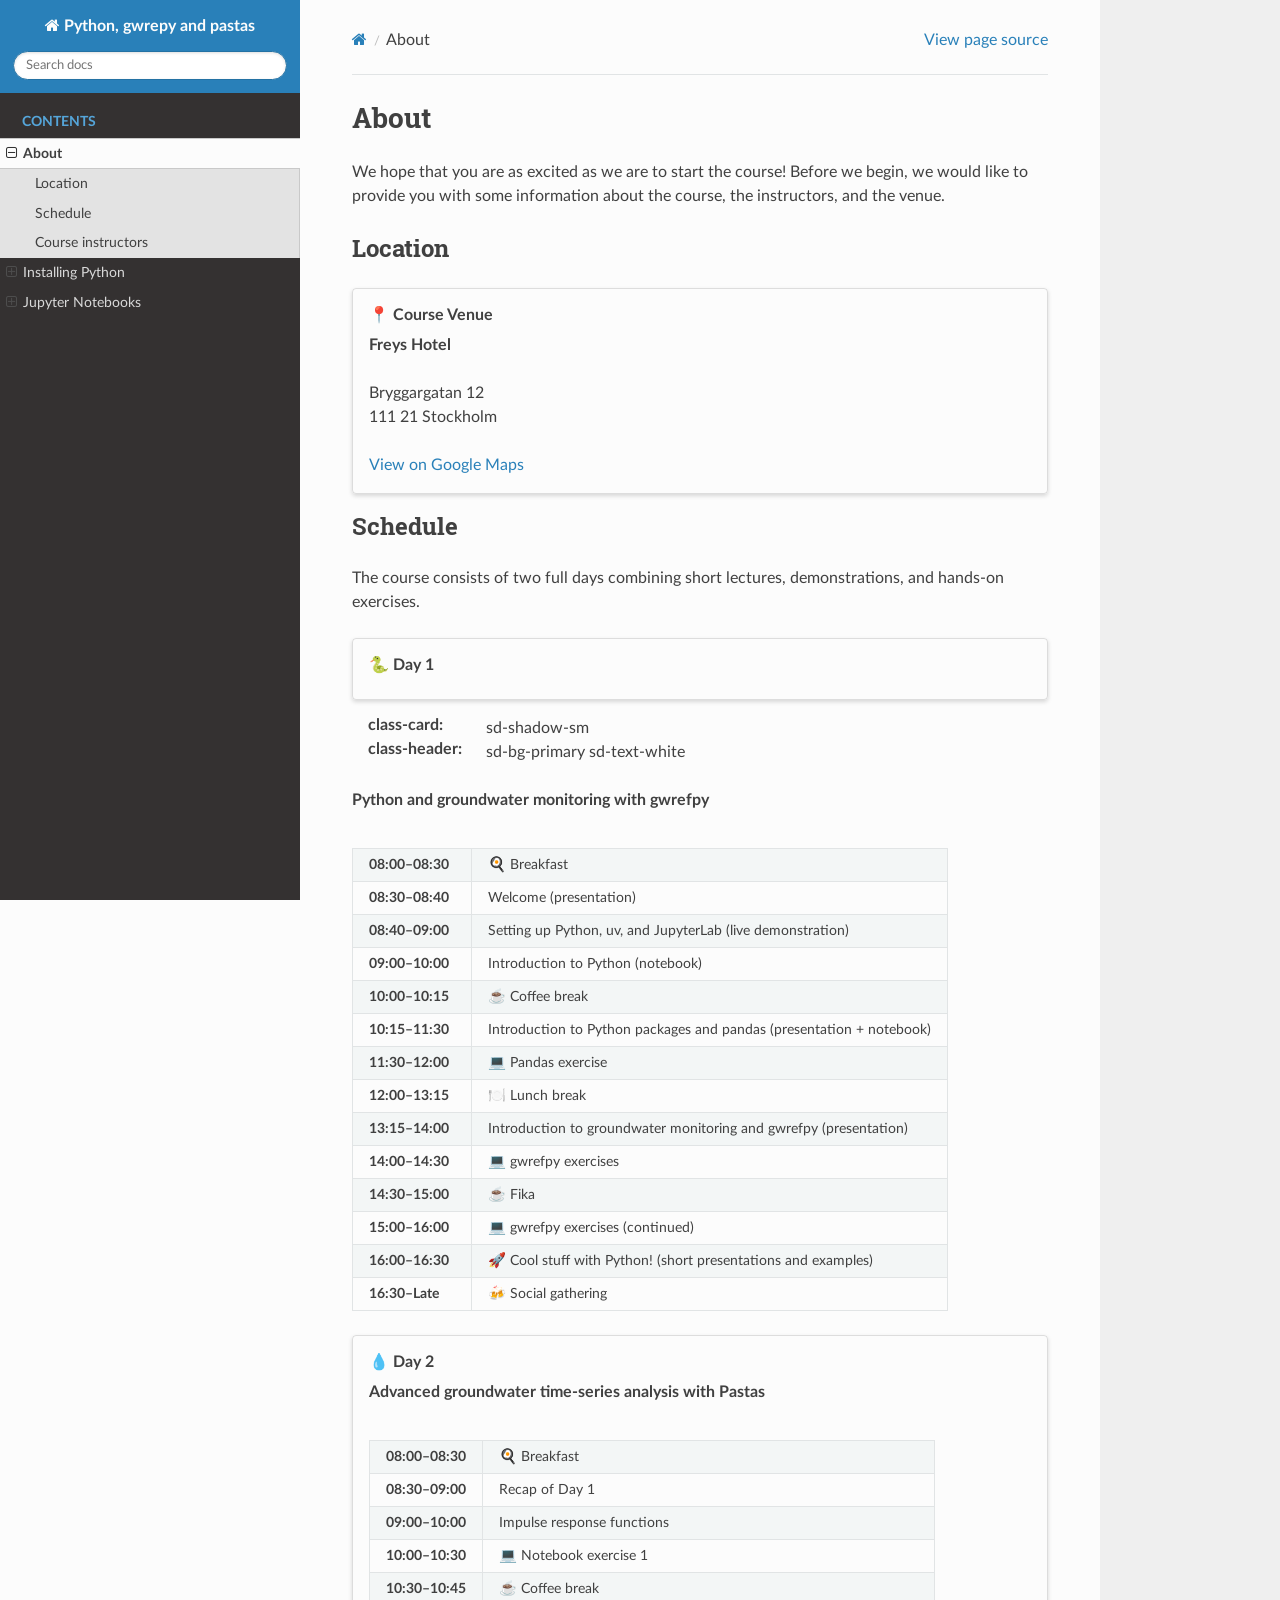
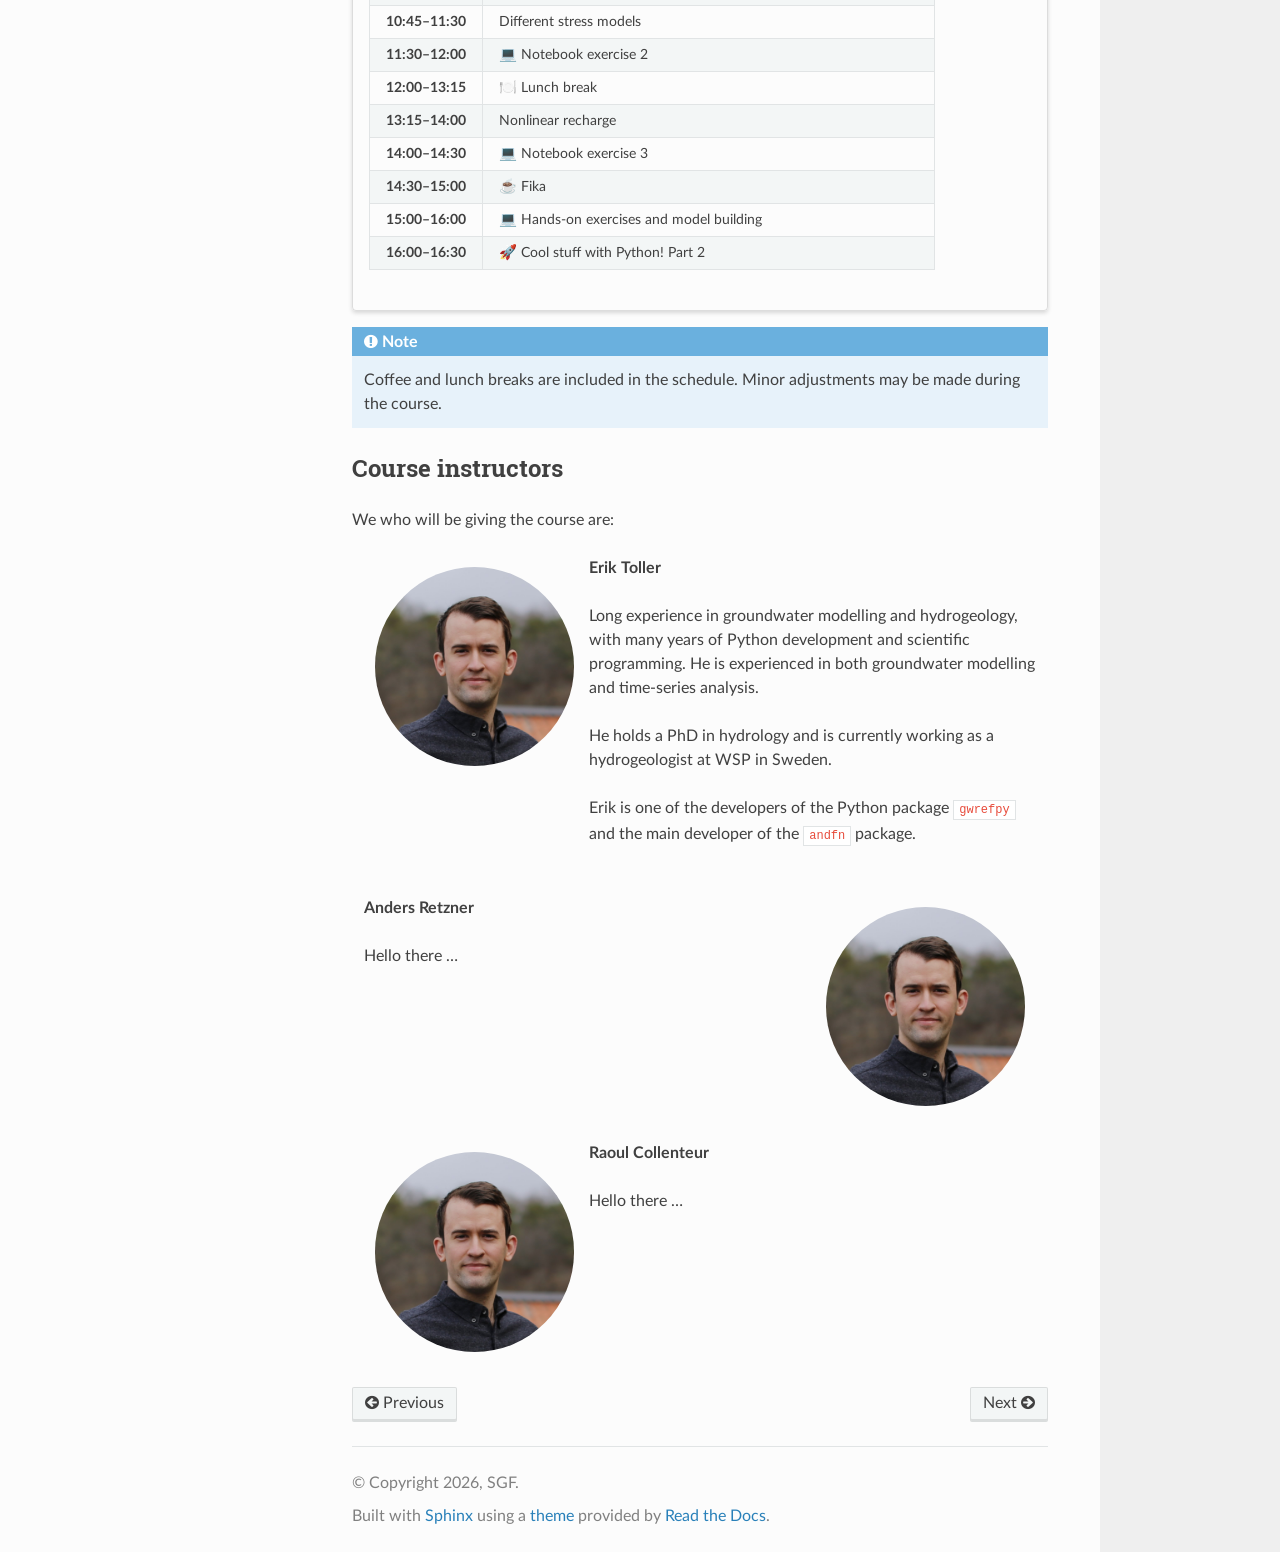
==== commit 0088c053: "deploy: e909b7567c54bf1e43cd2655c1dbe8eb40c5512c" ====
--- a/about.html
+++ b/about.html
@@ -123,66 +123,67 @@
 <div class="sd-card-body docutils">
 <div class="sd-card-title sd-font-weight-bold docutils">
 🐍 Day 1</div>
-<p class="sd-card-text"><strong>Python and groundwater time-series analysis</strong></p>
-<div class="sd-card sd-sphinx-override sd-mb-3 sd-shadow-sm docutils">
-<div class="sd-card-body docutils">
-<div class="sd-card-title sd-font-weight-bold docutils">
-💧 Day 1</div>
-<p class="sd-card-text"><strong>Python and groundwater monitoring with gwrefpy</strong></p>
+</div>
+</div>
+<dl class="field-list simple">
+<dt class="field-odd">class-card<span class="colon">:</span></dt>
+<dd class="field-odd"><p>sd-shadow-sm</p>
+</dd>
+<dt class="field-even">class-header<span class="colon">:</span></dt>
+<dd class="field-even"><p>sd-bg-primary sd-text-white</p>
+</dd>
+</dl>
+<p><strong>Python and groundwater monitoring with gwrefpy</strong></p>
 <table class="schedule-table docutils align-default">
 <colgroup>
 <col style="width: 20.0%" />
 <col style="width: 80.0%" />
 </colgroup>
 <tbody>
-<tr class="row-odd"><td><p class="sd-card-text"><strong>08:00–08:30</strong></p></td>
-<td><p class="sd-card-text">🍳 Breakfast</p></td>
-</tr>
-<tr class="row-even"><td><p class="sd-card-text"><strong>08:30–08:40</strong></p></td>
-<td><p class="sd-card-text">Welcome (presentation)</p></td>
-</tr>
-<tr class="row-odd"><td><p class="sd-card-text"><strong>08:40–09:00</strong></p></td>
-<td><p class="sd-card-text">Setting up Python, uv, and JupyterLab (live demonstration)</p></td>
-</tr>
-<tr class="row-even"><td><p class="sd-card-text"><strong>09:00–10:00</strong></p></td>
-<td><p class="sd-card-text">Introduction to Python (notebook)</p></td>
-</tr>
-<tr class="row-odd"><td><p class="sd-card-text"><strong>10:00–10:15</strong></p></td>
-<td><p class="sd-card-text">☕ Coffee break</p></td>
-</tr>
-<tr class="row-even"><td><p class="sd-card-text"><strong>10:15–11:30</strong></p></td>
-<td><p class="sd-card-text">Introduction to Python packages and pandas (presentation + notebook)</p></td>
-</tr>
-<tr class="row-odd"><td><p class="sd-card-text"><strong>11:30–12:00</strong></p></td>
-<td><p class="sd-card-text">💻 Pandas exercise</p></td>
-</tr>
-<tr class="row-even"><td><p class="sd-card-text"><strong>12:00–13:15</strong></p></td>
-<td><p class="sd-card-text">🍽️ Lunch break</p></td>
-</tr>
-<tr class="row-odd"><td><p class="sd-card-text"><strong>13:15–14:00</strong></p></td>
-<td><p class="sd-card-text">Introduction to groundwater monitoring and gwrefpy (presentation)</p></td>
-</tr>
-<tr class="row-even"><td><p class="sd-card-text"><strong>14:00–14:30</strong></p></td>
-<td><p class="sd-card-text">💻 gwrefpy exercises</p></td>
-</tr>
-<tr class="row-odd"><td><p class="sd-card-text"><strong>14:30–15:00</strong></p></td>
-<td><p class="sd-card-text">☕ Fika</p></td>
-</tr>
-<tr class="row-even"><td><p class="sd-card-text"><strong>15:00–16:00</strong></p></td>
-<td><p class="sd-card-text">💻 gwrefpy exercises (continued)</p></td>
-</tr>
-<tr class="row-odd"><td><p class="sd-card-text"><strong>16:00–16:30</strong></p></td>
-<td><p class="sd-card-text">🚀 Cool stuff with Python! (short presentations and examples)</p></td>
-</tr>
-<tr class="row-even"><td><p class="sd-card-text"><strong>16:30–Late</strong></p></td>
-<td><p class="sd-card-text">🍻 Social gathering</p></td>
+<tr class="row-odd"><td><p><strong>08:00–08:30</strong></p></td>
+<td><p>🍳 Breakfast</p></td>
+</tr>
+<tr class="row-even"><td><p><strong>08:30–08:40</strong></p></td>
+<td><p>Welcome (presentation)</p></td>
+</tr>
+<tr class="row-odd"><td><p><strong>08:40–09:00</strong></p></td>
+<td><p>Setting up Python, uv, and JupyterLab (live demonstration)</p></td>
+</tr>
+<tr class="row-even"><td><p><strong>09:00–10:00</strong></p></td>
+<td><p>Introduction to Python (notebook)</p></td>
+</tr>
+<tr class="row-odd"><td><p><strong>10:00–10:15</strong></p></td>
+<td><p>☕ Coffee break</p></td>
+</tr>
+<tr class="row-even"><td><p><strong>10:15–11:30</strong></p></td>
+<td><p>Introduction to Python packages and pandas (presentation + notebook)</p></td>
+</tr>
+<tr class="row-odd"><td><p><strong>11:30–12:00</strong></p></td>
+<td><p>💻 Pandas exercise</p></td>
+</tr>
+<tr class="row-even"><td><p><strong>12:00–13:15</strong></p></td>
+<td><p>🍽️ Lunch break</p></td>
+</tr>
+<tr class="row-odd"><td><p><strong>13:15–14:00</strong></p></td>
+<td><p>Introduction to groundwater monitoring and gwrefpy (presentation)</p></td>
+</tr>
+<tr class="row-even"><td><p><strong>14:00–14:30</strong></p></td>
+<td><p>💻 gwrefpy exercises</p></td>
+</tr>
+<tr class="row-odd"><td><p><strong>14:30–15:00</strong></p></td>
+<td><p>☕ Fika</p></td>
+</tr>
+<tr class="row-even"><td><p><strong>15:00–16:00</strong></p></td>
+<td><p>💻 gwrefpy exercises (continued)</p></td>
+</tr>
+<tr class="row-odd"><td><p><strong>16:00–16:30</strong></p></td>
+<td><p>🚀 Cool stuff with Python! (short presentations and examples)</p></td>
+</tr>
+<tr class="row-even"><td><p><strong>16:30–Late</strong></p></td>
+<td><p>🍻 Social gathering</p></td>
 </tr>
 </tbody>
 </table>
-</div>
-</div>
-</div>
-</div>
 <div class="sd-card sd-sphinx-override sd-mb-3 sd-shadow-sm docutils">
 <div class="sd-card-body docutils">
 <div class="sd-card-title sd-font-weight-bold docutils">
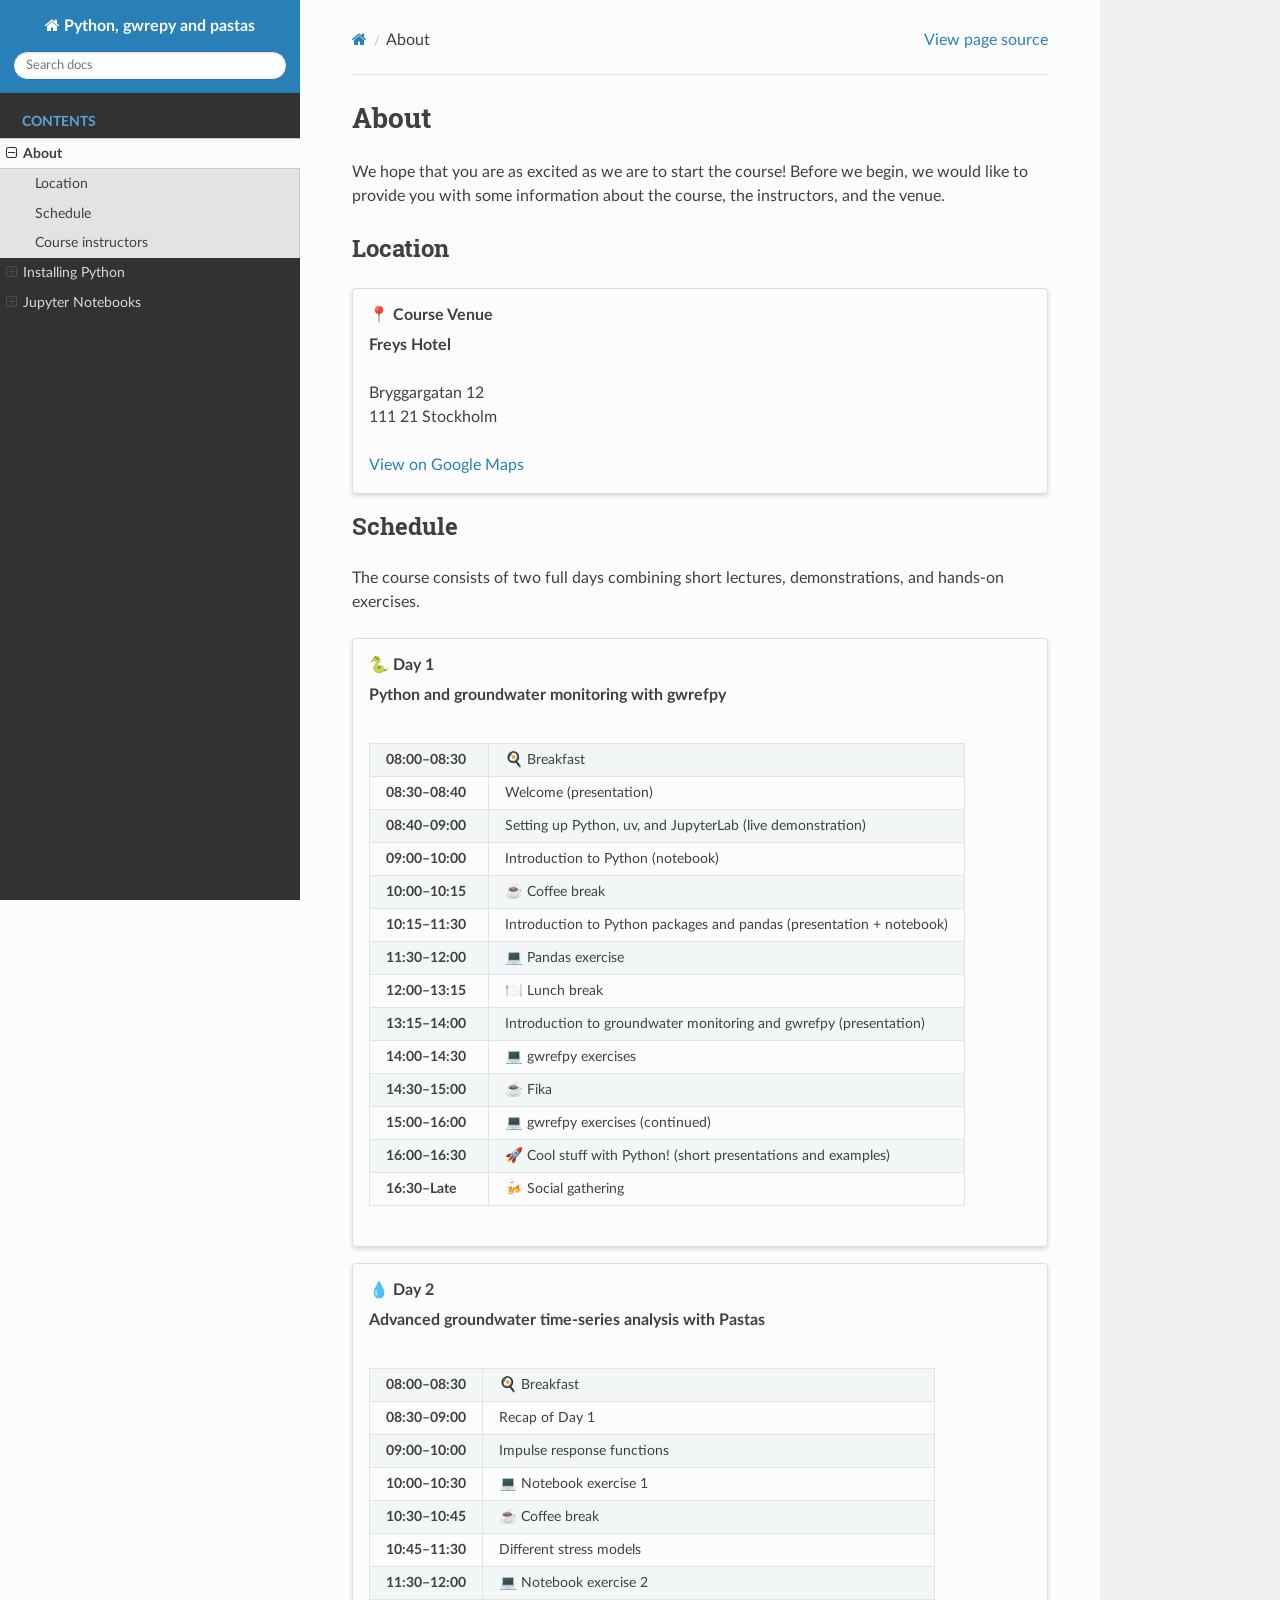
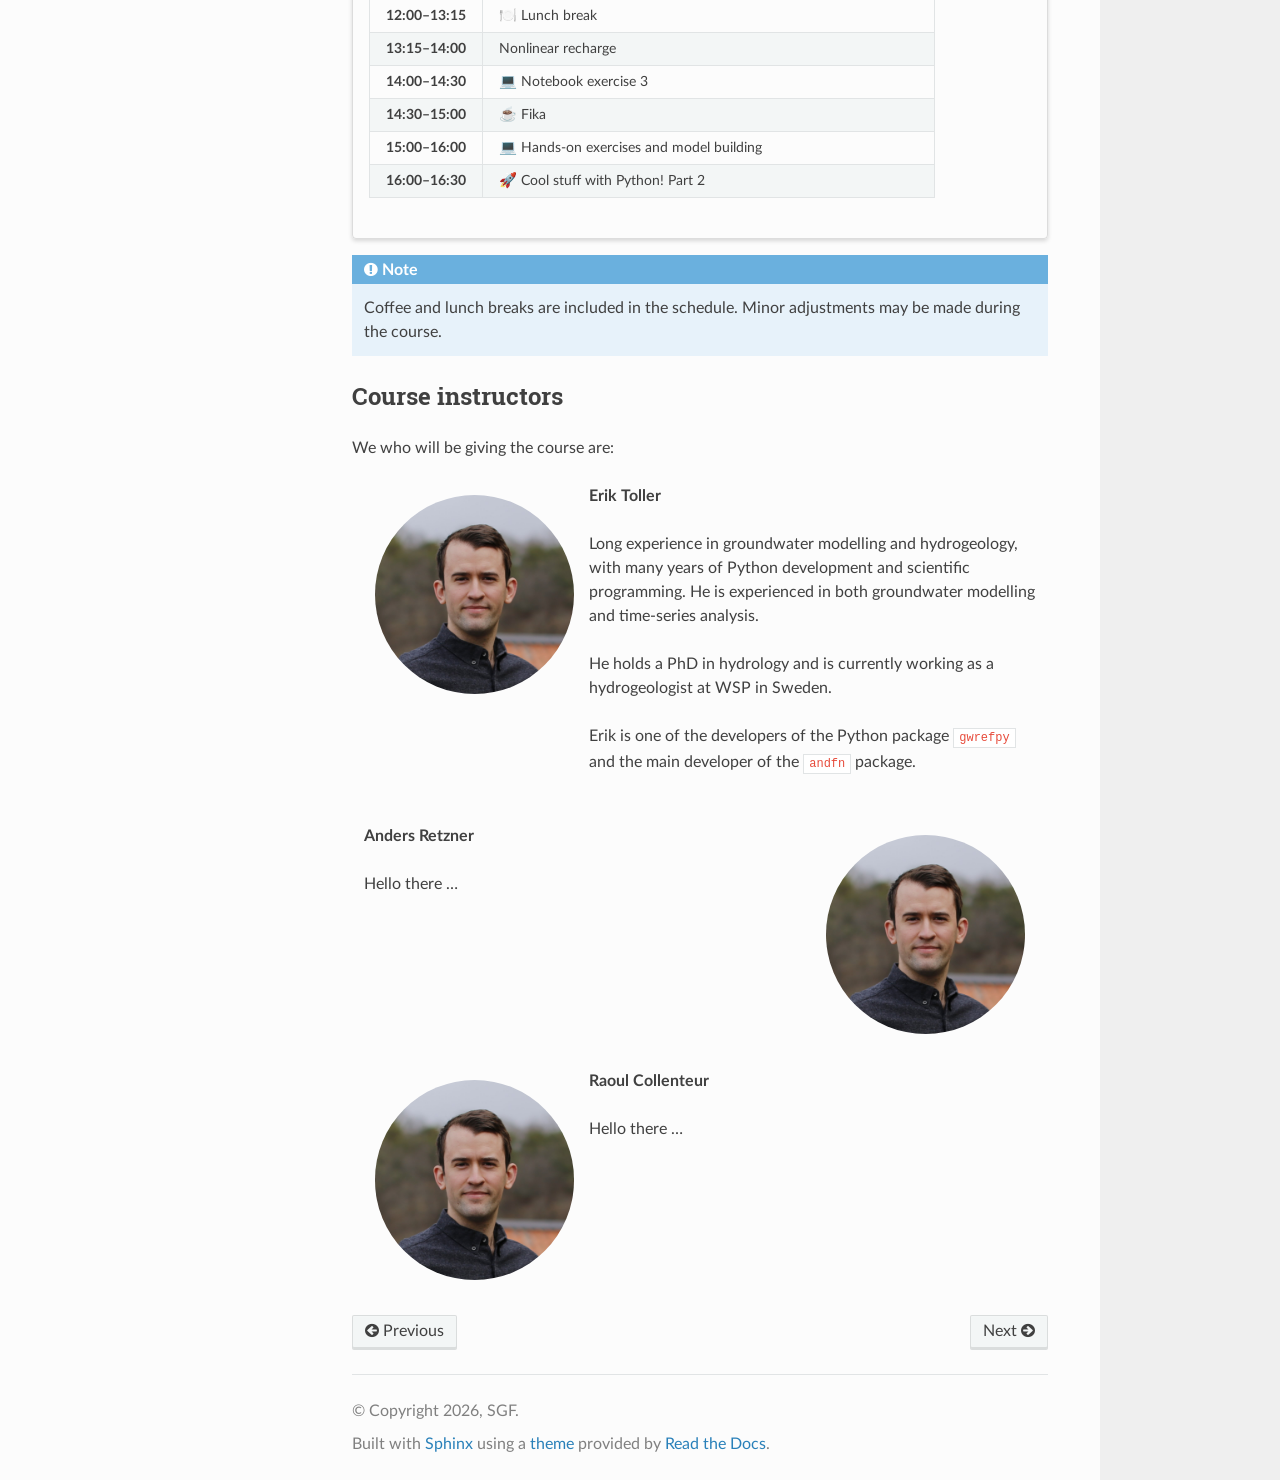
==== commit cf2bcd5c: "deploy: 90c156c83c3ca1820b46ab7aea2eb2dbd5fe7245" ====
--- a/about.html
+++ b/about.html
@@ -123,67 +123,59 @@
 <div class="sd-card-body docutils">
 <div class="sd-card-title sd-font-weight-bold docutils">
 🐍 Day 1</div>
-</div>
-</div>
-<dl class="field-list simple">
-<dt class="field-odd">class-card<span class="colon">:</span></dt>
-<dd class="field-odd"><p>sd-shadow-sm</p>
-</dd>
-<dt class="field-even">class-header<span class="colon">:</span></dt>
-<dd class="field-even"><p>sd-bg-primary sd-text-white</p>
-</dd>
-</dl>
-<p><strong>Python and groundwater monitoring with gwrefpy</strong></p>
+<p class="sd-card-text"><strong>Python and groundwater monitoring with gwrefpy</strong></p>
 <table class="schedule-table docutils align-default">
 <colgroup>
 <col style="width: 20.0%" />
 <col style="width: 80.0%" />
 </colgroup>
 <tbody>
-<tr class="row-odd"><td><p><strong>08:00–08:30</strong></p></td>
-<td><p>🍳 Breakfast</p></td>
-</tr>
-<tr class="row-even"><td><p><strong>08:30–08:40</strong></p></td>
-<td><p>Welcome (presentation)</p></td>
-</tr>
-<tr class="row-odd"><td><p><strong>08:40–09:00</strong></p></td>
-<td><p>Setting up Python, uv, and JupyterLab (live demonstration)</p></td>
-</tr>
-<tr class="row-even"><td><p><strong>09:00–10:00</strong></p></td>
-<td><p>Introduction to Python (notebook)</p></td>
-</tr>
-<tr class="row-odd"><td><p><strong>10:00–10:15</strong></p></td>
-<td><p>☕ Coffee break</p></td>
-</tr>
-<tr class="row-even"><td><p><strong>10:15–11:30</strong></p></td>
-<td><p>Introduction to Python packages and pandas (presentation + notebook)</p></td>
-</tr>
-<tr class="row-odd"><td><p><strong>11:30–12:00</strong></p></td>
-<td><p>💻 Pandas exercise</p></td>
-</tr>
-<tr class="row-even"><td><p><strong>12:00–13:15</strong></p></td>
-<td><p>🍽️ Lunch break</p></td>
-</tr>
-<tr class="row-odd"><td><p><strong>13:15–14:00</strong></p></td>
-<td><p>Introduction to groundwater monitoring and gwrefpy (presentation)</p></td>
-</tr>
-<tr class="row-even"><td><p><strong>14:00–14:30</strong></p></td>
-<td><p>💻 gwrefpy exercises</p></td>
-</tr>
-<tr class="row-odd"><td><p><strong>14:30–15:00</strong></p></td>
-<td><p>☕ Fika</p></td>
-</tr>
-<tr class="row-even"><td><p><strong>15:00–16:00</strong></p></td>
-<td><p>💻 gwrefpy exercises (continued)</p></td>
-</tr>
-<tr class="row-odd"><td><p><strong>16:00–16:30</strong></p></td>
-<td><p>🚀 Cool stuff with Python! (short presentations and examples)</p></td>
-</tr>
-<tr class="row-even"><td><p><strong>16:30–Late</strong></p></td>
-<td><p>🍻 Social gathering</p></td>
+<tr class="row-odd"><td><p class="sd-card-text"><strong>08:00–08:30</strong></p></td>
+<td><p class="sd-card-text">🍳 Breakfast</p></td>
+</tr>
+<tr class="row-even"><td><p class="sd-card-text"><strong>08:30–08:40</strong></p></td>
+<td><p class="sd-card-text">Welcome (presentation)</p></td>
+</tr>
+<tr class="row-odd"><td><p class="sd-card-text"><strong>08:40–09:00</strong></p></td>
+<td><p class="sd-card-text">Setting up Python, uv, and JupyterLab (live demonstration)</p></td>
+</tr>
+<tr class="row-even"><td><p class="sd-card-text"><strong>09:00–10:00</strong></p></td>
+<td><p class="sd-card-text">Introduction to Python (notebook)</p></td>
+</tr>
+<tr class="row-odd"><td><p class="sd-card-text"><strong>10:00–10:15</strong></p></td>
+<td><p class="sd-card-text">☕ Coffee break</p></td>
+</tr>
+<tr class="row-even"><td><p class="sd-card-text"><strong>10:15–11:30</strong></p></td>
+<td><p class="sd-card-text">Introduction to Python packages and pandas (presentation + notebook)</p></td>
+</tr>
+<tr class="row-odd"><td><p class="sd-card-text"><strong>11:30–12:00</strong></p></td>
+<td><p class="sd-card-text">💻 Pandas exercise</p></td>
+</tr>
+<tr class="row-even"><td><p class="sd-card-text"><strong>12:00–13:15</strong></p></td>
+<td><p class="sd-card-text">🍽️ Lunch break</p></td>
+</tr>
+<tr class="row-odd"><td><p class="sd-card-text"><strong>13:15–14:00</strong></p></td>
+<td><p class="sd-card-text">Introduction to groundwater monitoring and gwrefpy (presentation)</p></td>
+</tr>
+<tr class="row-even"><td><p class="sd-card-text"><strong>14:00–14:30</strong></p></td>
+<td><p class="sd-card-text">💻 gwrefpy exercises</p></td>
+</tr>
+<tr class="row-odd"><td><p class="sd-card-text"><strong>14:30–15:00</strong></p></td>
+<td><p class="sd-card-text">☕ Fika</p></td>
+</tr>
+<tr class="row-even"><td><p class="sd-card-text"><strong>15:00–16:00</strong></p></td>
+<td><p class="sd-card-text">💻 gwrefpy exercises (continued)</p></td>
+</tr>
+<tr class="row-odd"><td><p class="sd-card-text"><strong>16:00–16:30</strong></p></td>
+<td><p class="sd-card-text">🚀 Cool stuff with Python! (short presentations and examples)</p></td>
+</tr>
+<tr class="row-even"><td><p class="sd-card-text"><strong>16:30–Late</strong></p></td>
+<td><p class="sd-card-text">🍻 Social gathering</p></td>
 </tr>
 </tbody>
 </table>
+</div>
+</div>
 <div class="sd-card sd-sphinx-override sd-mb-3 sd-shadow-sm docutils">
 <div class="sd-card-body docutils">
 <div class="sd-card-title sd-font-weight-bold docutils">
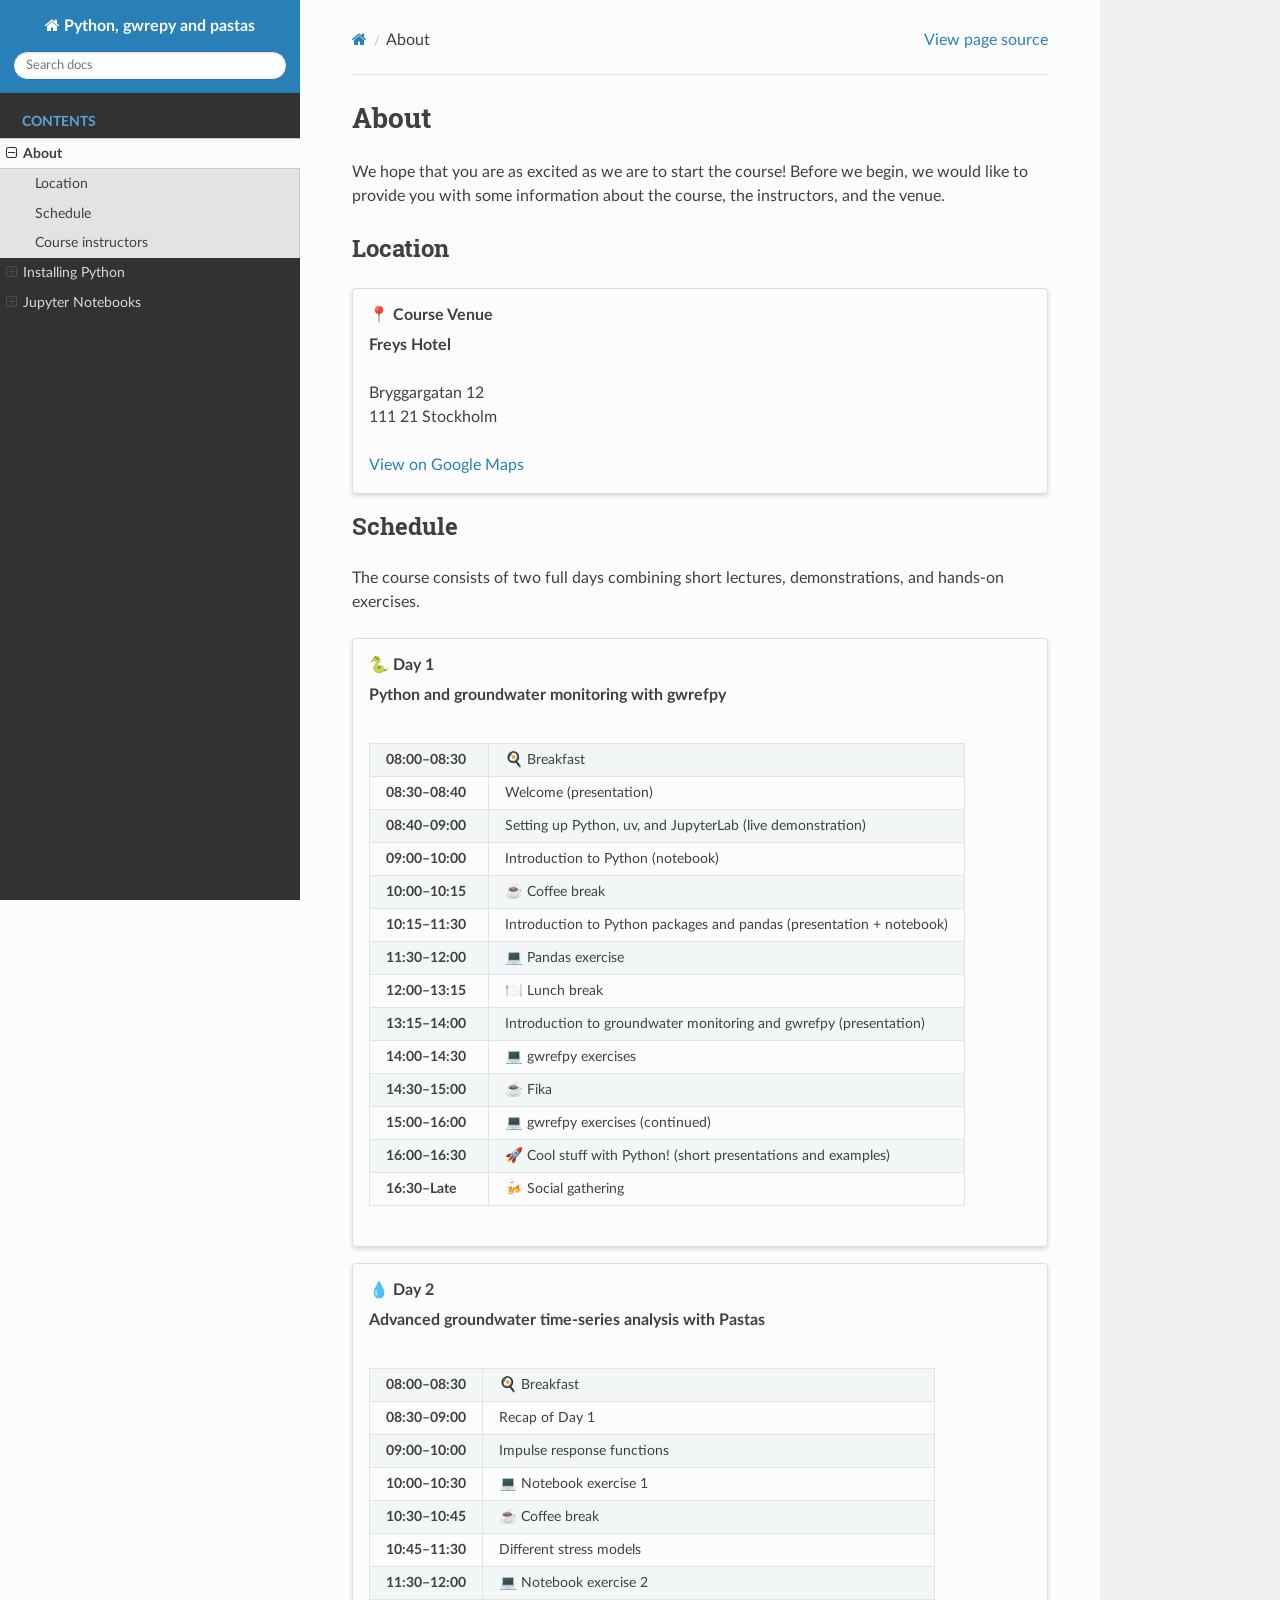
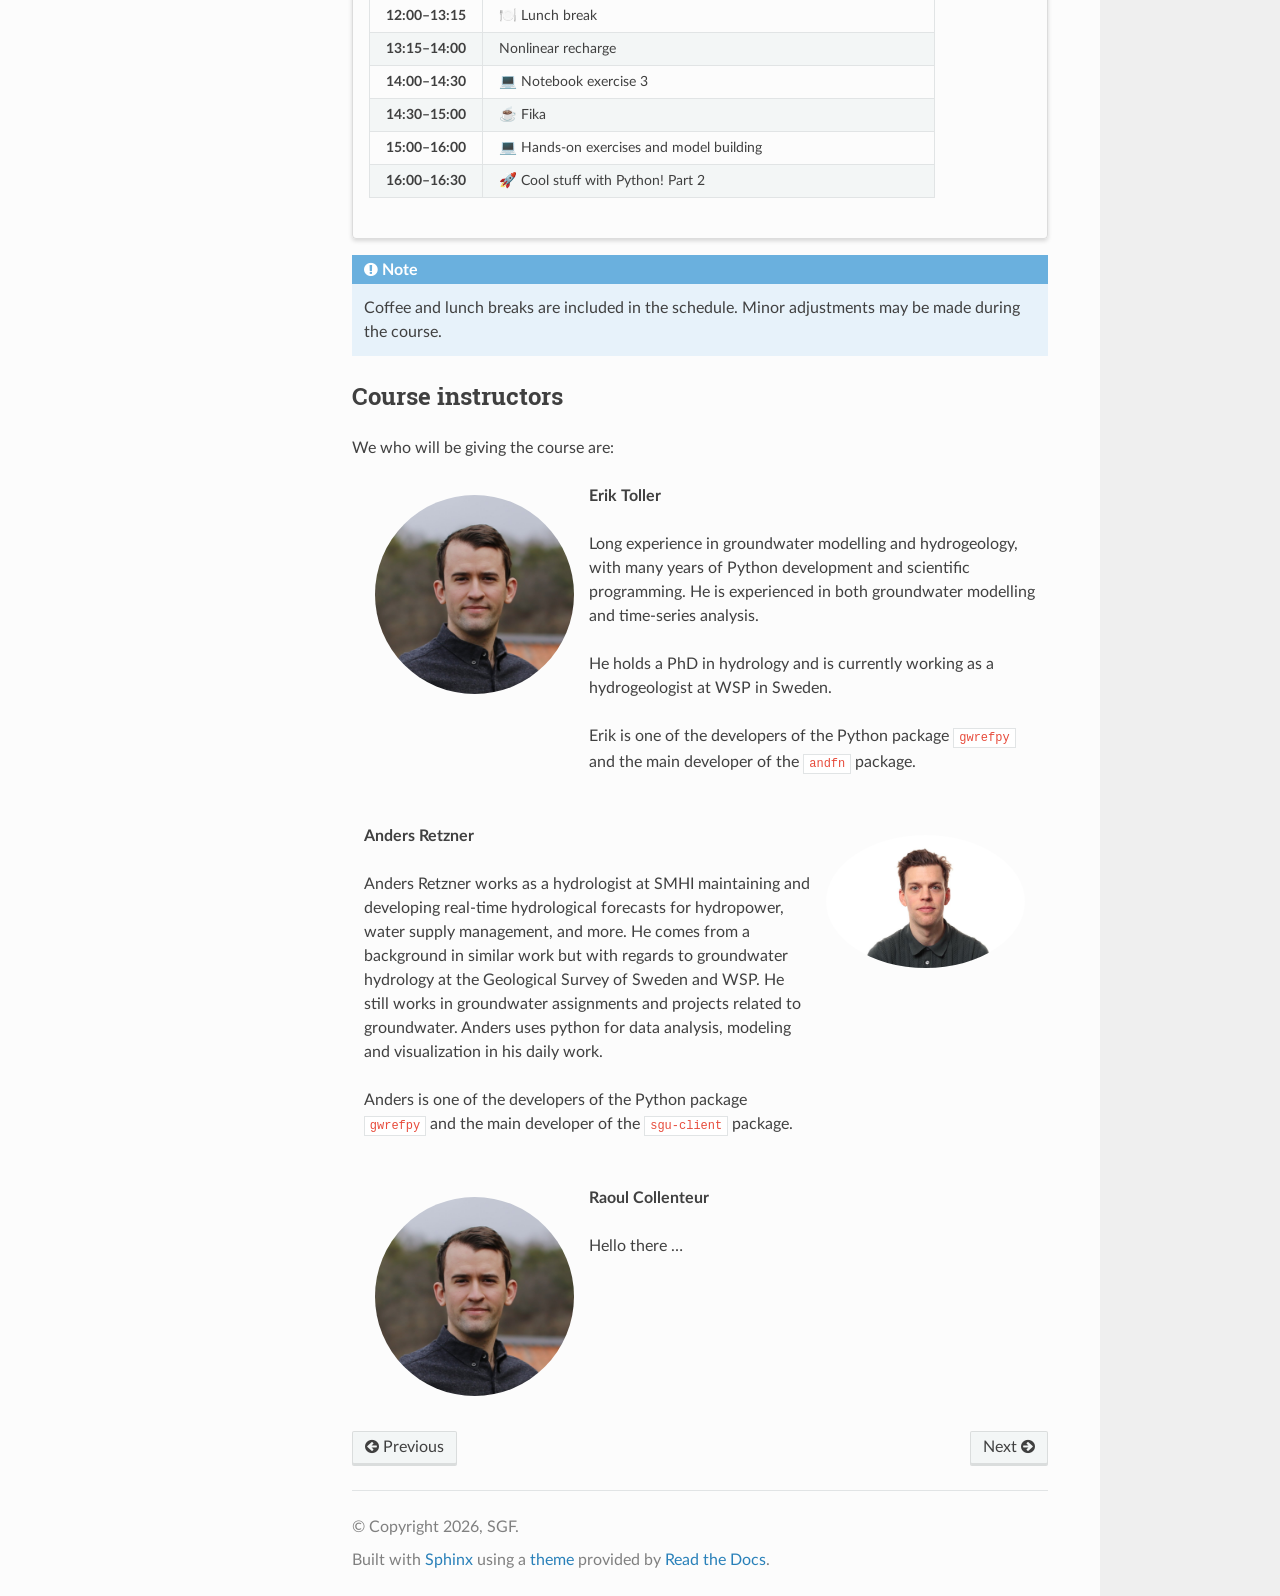
==== commit db8980b4: "deploy: bc1ad309d95a6b247837dfeedd0ac1870dfb3f36" ====
--- a/about.html
+++ b/about.html
@@ -59,16 +59,13 @@
 </ul>
 </li>
 <li class="toctree-l1"><a class="reference internal" href="installation.html">Installing Python</a><ul>
-<li class="toctree-l2"><a class="reference internal" href="installation.html#before-installing-python">Before installing Python</a></li>
 <li class="toctree-l2"><a class="reference internal" href="installation.html#installing-python-on-windows">Installing Python on Windows</a></li>
+<li class="toctree-l2"><a class="reference internal" href="installation.html#getting-started">Getting Started</a></li>
 </ul>
 </li>
 <li class="toctree-l1"><a class="reference internal" href="jupyter_notebooks.html">Jupyter Notebooks</a><ul>
-<li class="toctree-l2"><a class="reference internal" href="jupyter_notebooks.html#getting-started">Getting Started</a><ul>
-<li class="toctree-l3"><a class="reference internal" href="jupyter_notebooks.html#install-uv">Install uv</a></li>
-</ul>
-</li>
-<li class="toctree-l2"><a class="reference internal" href="jupyter_notebooks.html#last-check">Last check</a></li>
+<li class="toctree-l2"><a class="reference internal" href="jupyter_notebooks.html#create-a-notebook">Create a notebook</a></li>
+<li class="toctree-l2"><a class="reference internal" href="jupyter_notebooks.html#write-the-code">Write the code</a></li>
 </ul>
 </li>
 </ul>
@@ -259,11 +256,13 @@
 <div class="sd-container-fluid sd-sphinx-override sd-mb-4 docutils">
 <div class="sd-row sd-row-cols-12 sd-row-cols-xs-12 sd-row-cols-sm-12 sd-row-cols-md-12 sd-row-cols-lg-12 sd-g-1 sd-g-xs-1 sd-g-sm-1 sd-g-md-1 sd-g-lg-1 sd-flex-row-reverse docutils">
 <div class="sd-col sd-d-flex-column sd-col-4 sd-col-xs-4 sd-col-sm-4 sd-col-md-4 sd-col-lg-4 docutils">
-<img alt="_images/erik_toller.jpg" class="profile-photo" src="_images/erik_toller.jpg" />
+<img alt="_images/anders_retzner.jpeg" class="profile-photo" src="_images/anders_retzner.jpeg" />
 </div>
 <div class="sd-col sd-d-flex-column sd-col-8 sd-col-xs-8 sd-col-sm-8 sd-col-md-8 sd-col-lg-8 docutils">
 <p><strong>Anders Retzner</strong></p>
-<p>Hello there …</p>
+<p>Anders Retzner works as a hydrologist at SMHI maintaining and developing real-time hydrological forecasts for hydropower, water supply management, and more. He comes from a background in similar work but with regards to groundwater hydrology at the Geological Survey of Sweden and WSP. He still works in groundwater assignments and projects related to groundwater. Anders uses python for data analysis, modeling and visualization in his daily work.</p>
+<p>Anders is one of the developers of the Python package <code class="docutils literal notranslate"><span class="pre">gwrefpy</span></code> and the
+main developer of the <code class="docutils literal notranslate"><span class="pre">sgu-client</span></code> package.</p>
 </div>
 </div>
 </div>
